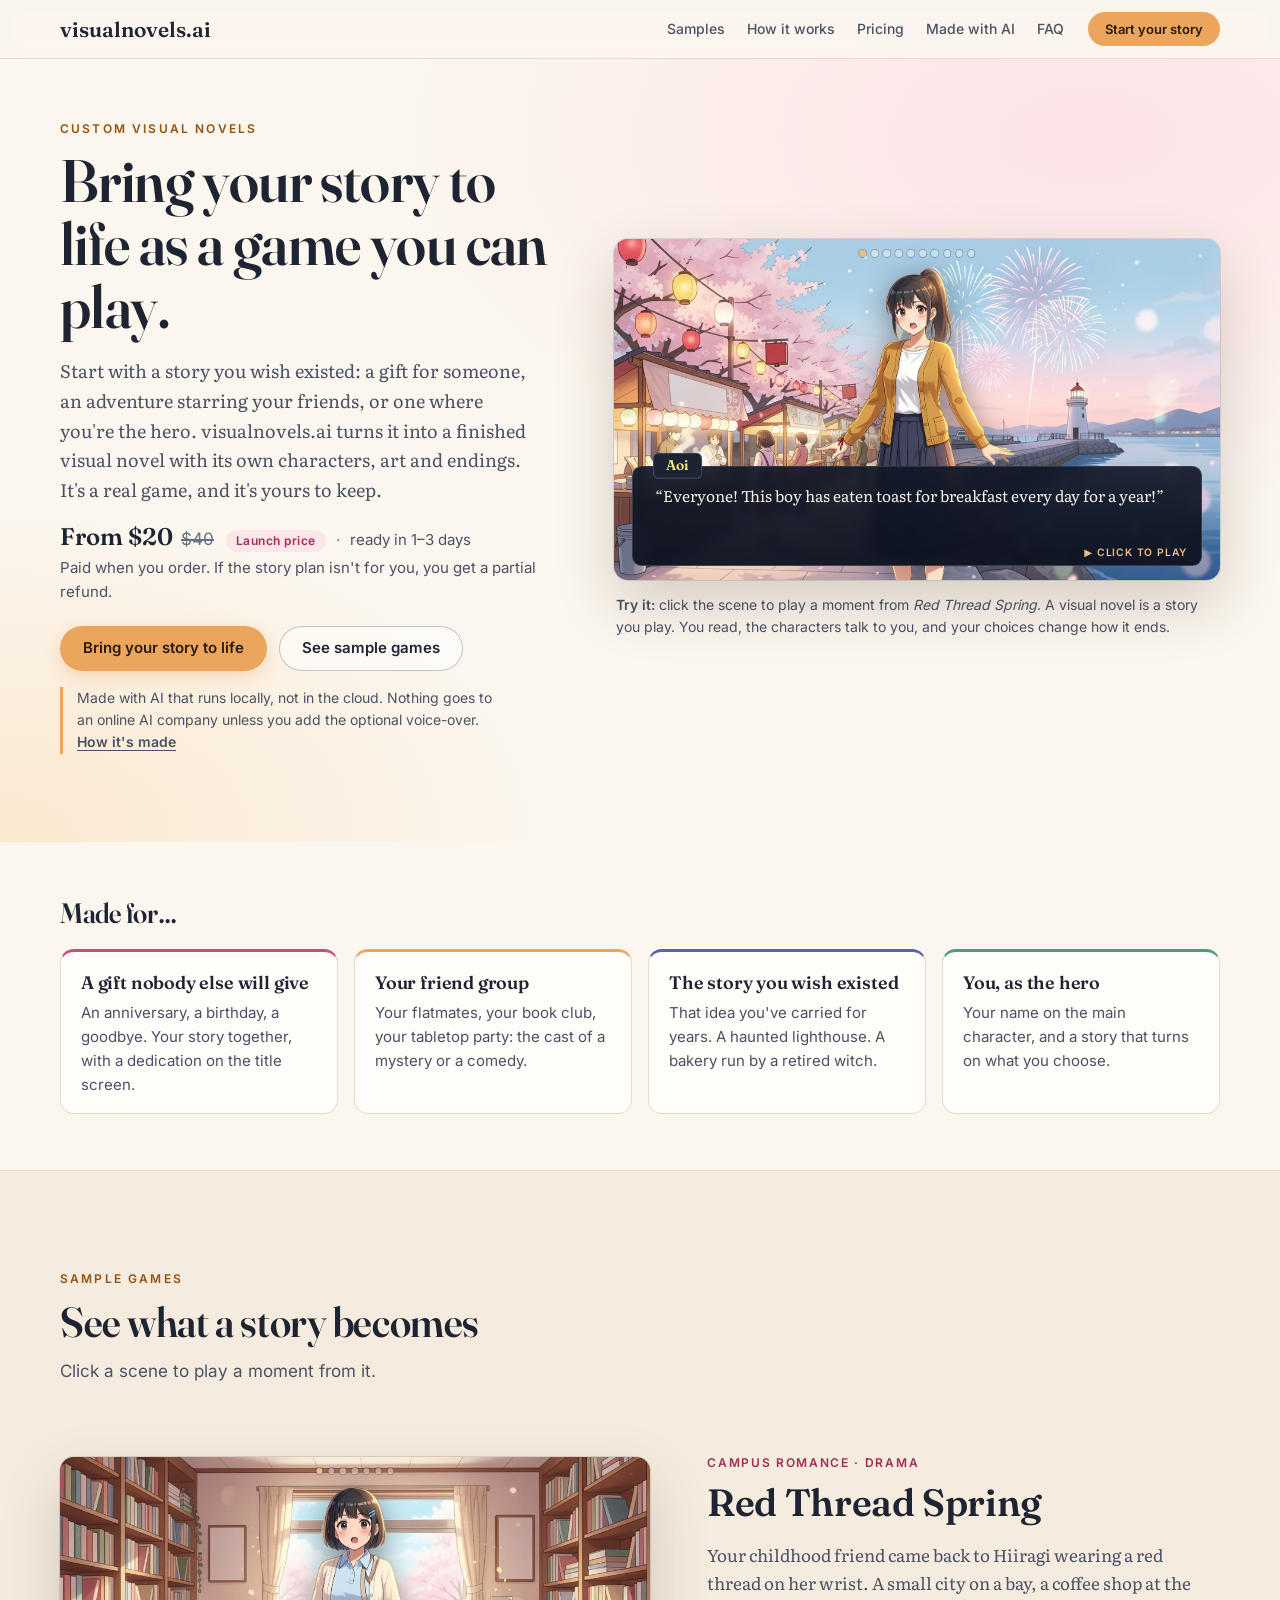
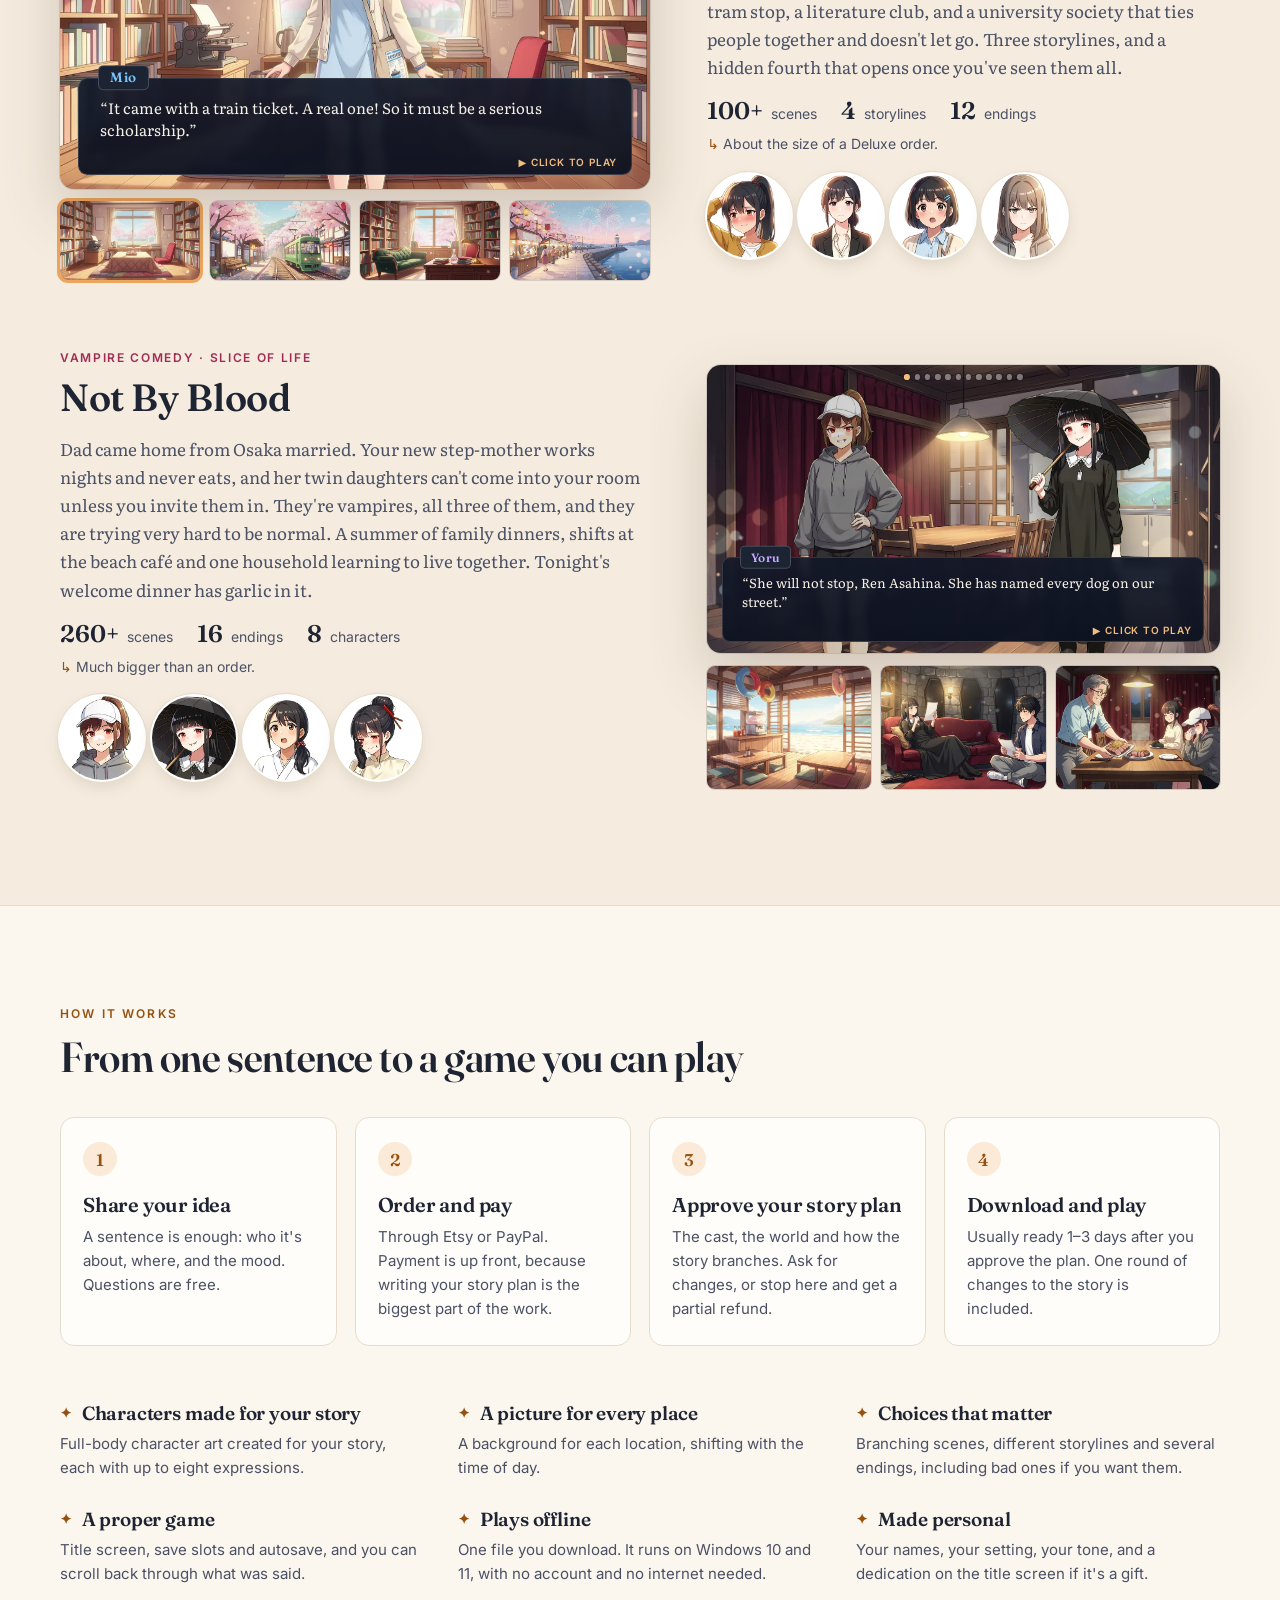
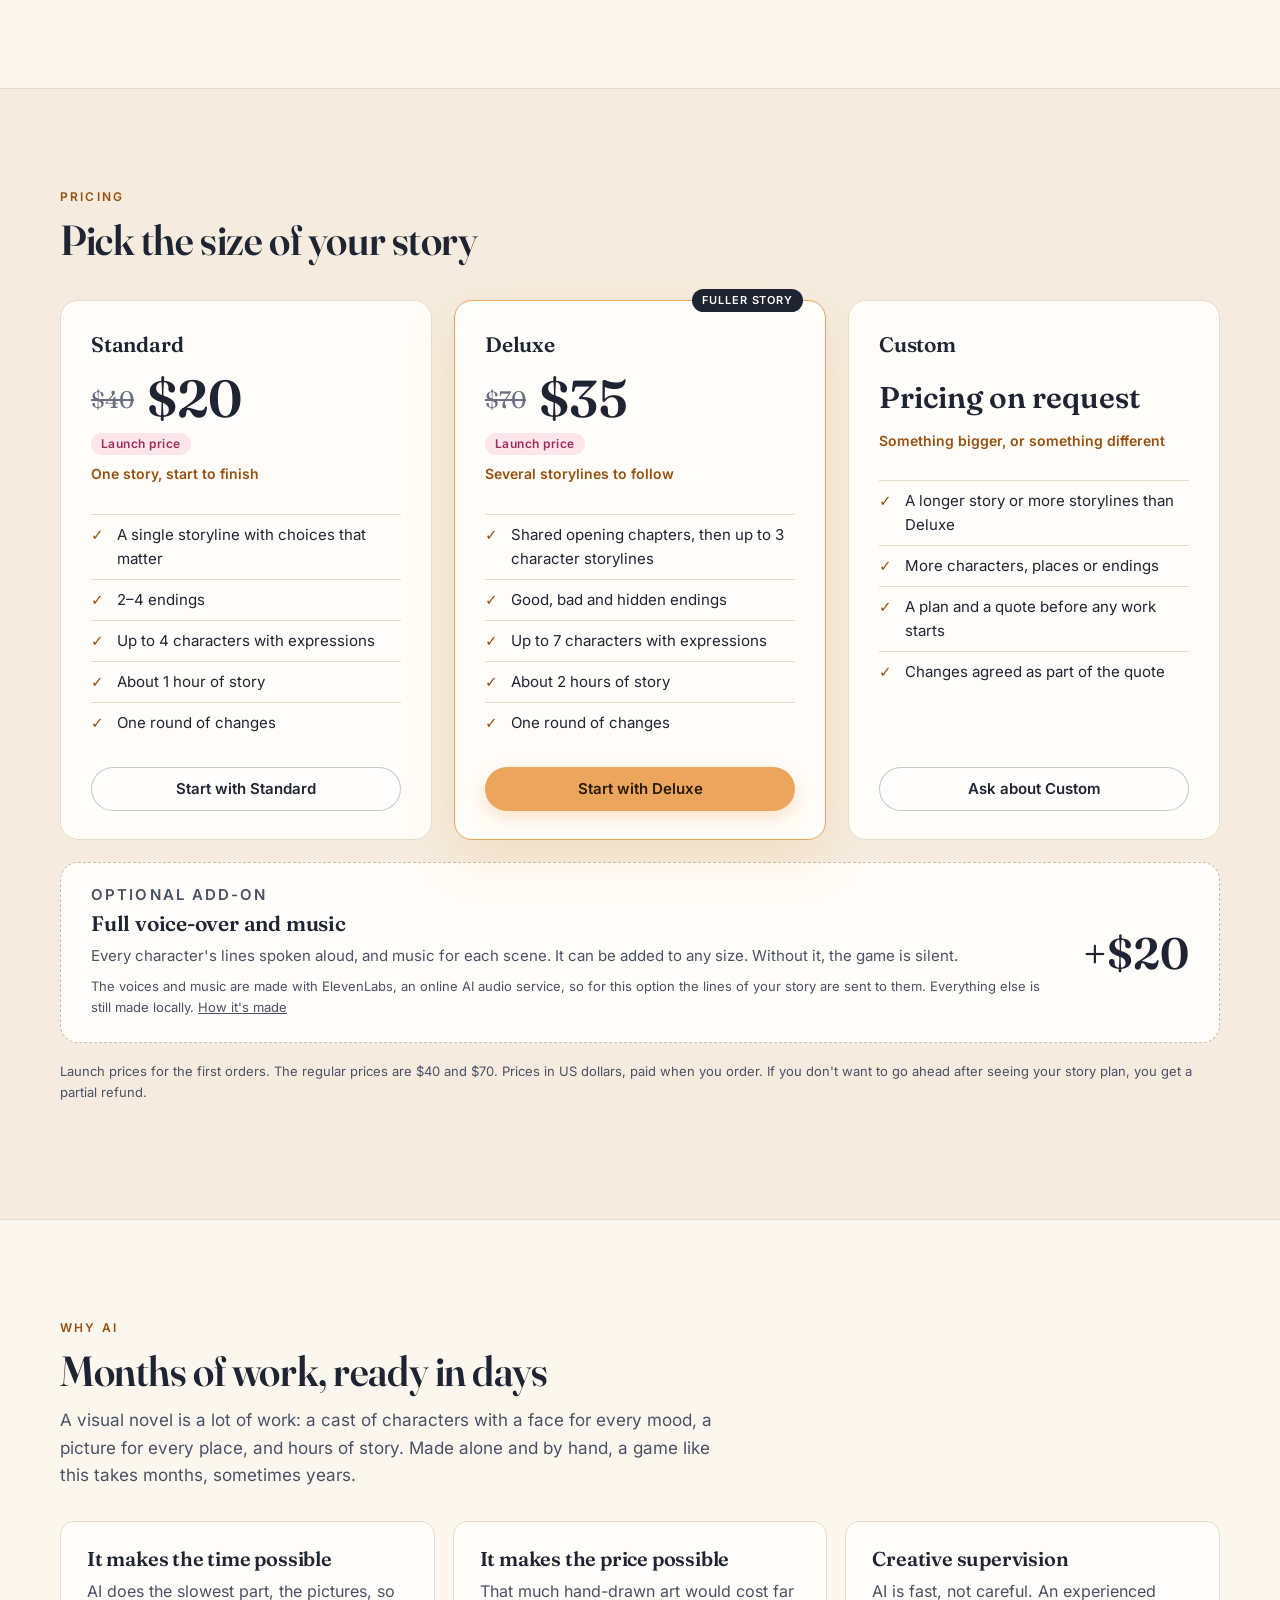
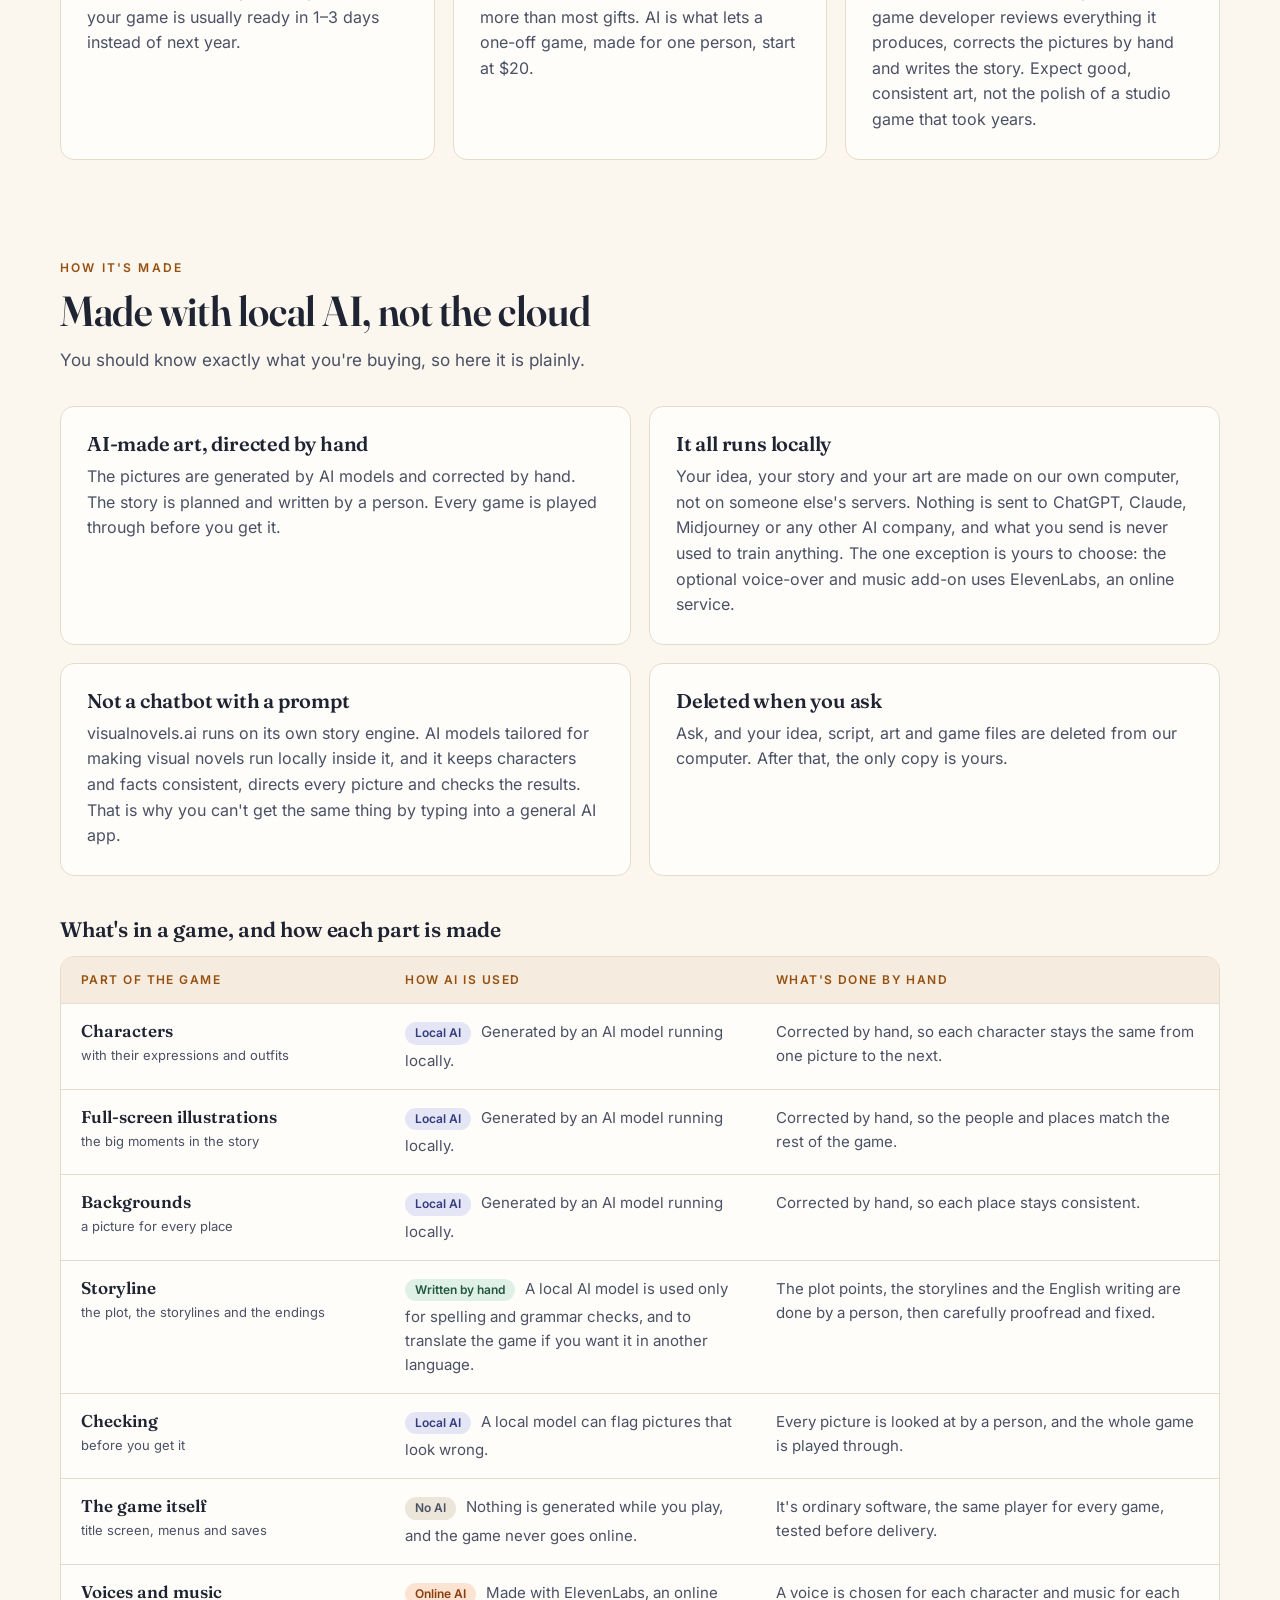
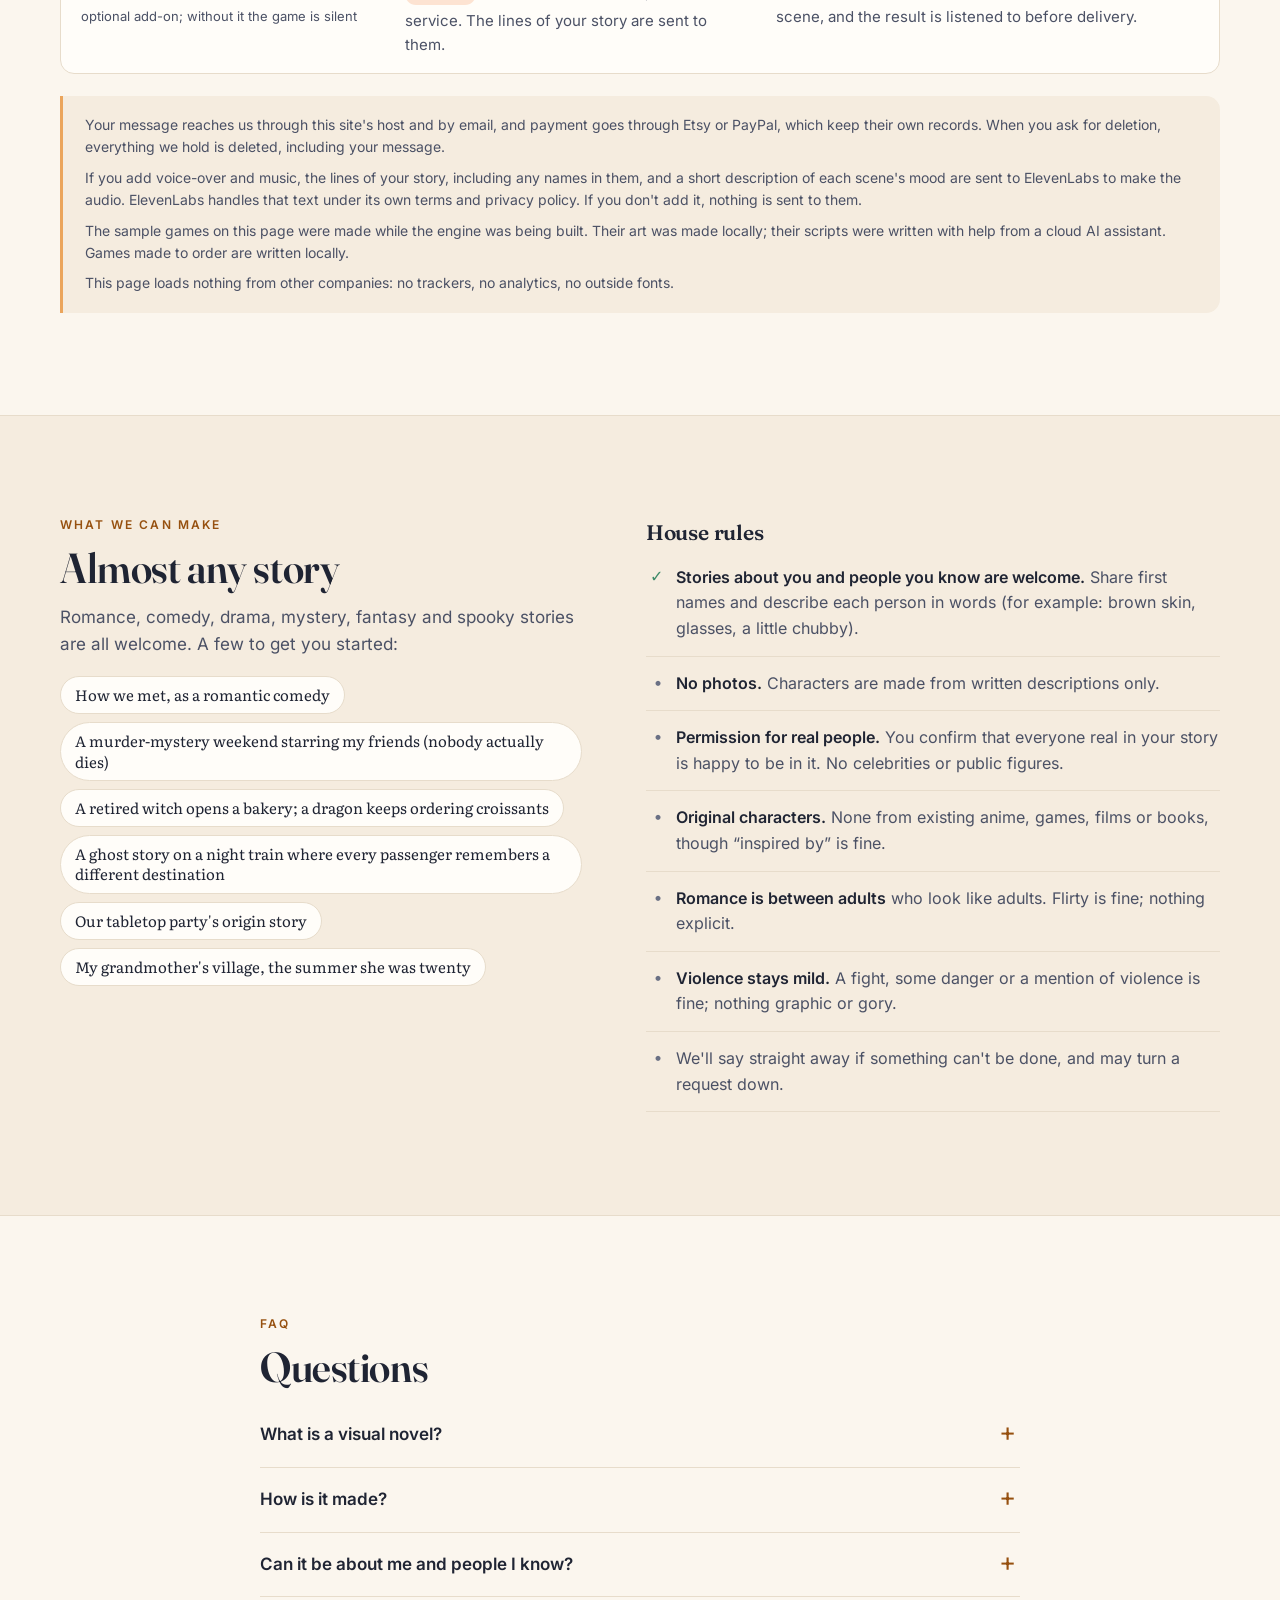
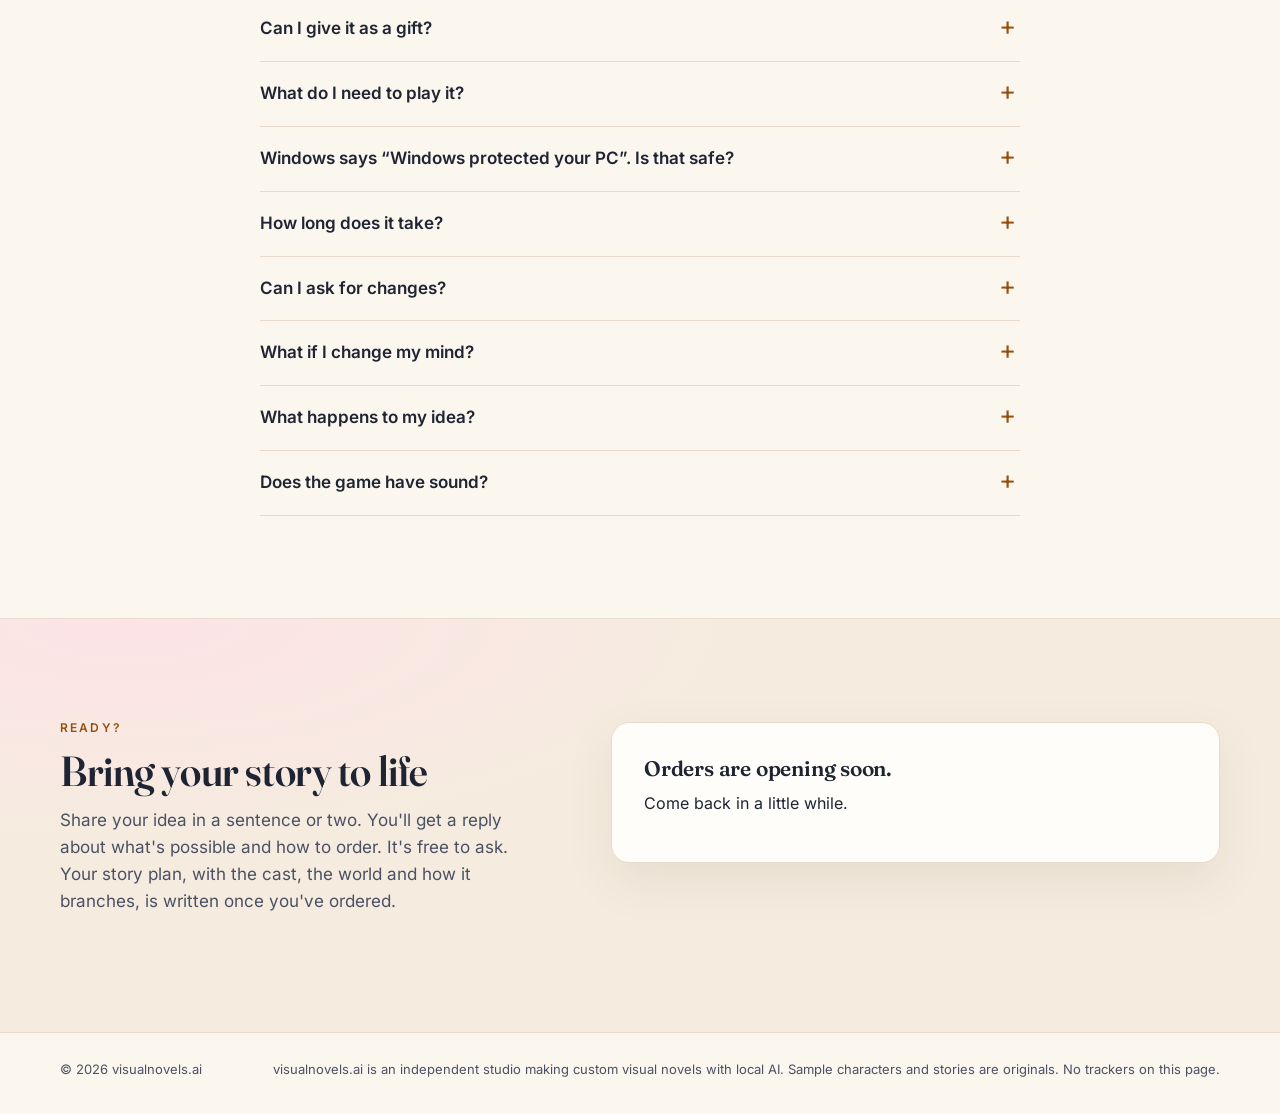
==== index.html @ 05ec79bd "Add a house rule on violence Co-Authored-By: Claude Fable 5.2 <noreply@anthropic.com>" ====
<!doctype html>
<html lang="en">
<head>
<meta charset="utf-8">
<meta name="viewport" content="width=device-width, initial-scale=1">
<title>Bring your story to life as a game you can play</title>
<meta name="description" content="Bring your story to life as a visual novel with its own characters, art, choices and endings. From $20, ready in days, made with AI that runs locally.">
<meta property="og:type" content="website">
<meta property="og:title" content="Bring your story to life as a game you can play">
<meta property="og:description" content="A custom visual novel with its own characters, art, choices and endings. From $20. A gift nobody else will give.">
<!-- Once the site has an address, make this a full link, e.g. https://yourname.netlify.app/assets/og.jpg (see README). -->
<meta property="og:image" content="https://indiekrow.github.io/visualnovelsite/assets/og.jpg">
<meta name="twitter:card" content="summary_large_image">
<meta name="theme-color" content="#fbf6ee">
<link rel="icon" href="favicon.svg" type="image/svg+xml">
<link rel="stylesheet" href="fonts.css">
<link rel="stylesheet" href="style.css">
<script src="config.js"></script>
</head>
<body>

<header class="nav">
  <a class="brand" href="#top" data-brand>visualnovels.ai</a>
  <nav class="nav-links" aria-label="Sections">
    <a href="#samples">Samples</a>
    <a href="#how">How it works</a>
    <a href="#pricing">Pricing</a>
    <a href="#why-ai">Made with AI</a>
    <a href="#faq">FAQ</a>
  </nav>
  <a class="btn btn-small" href="#idea">Start your story</a>
</header>

<main id="top">

  <!-- Hero -->
  <section class="hero">
    <div class="wrap hero-grid">
      <div class="hero-copy">
        <p class="kicker">Custom visual novels</p>
        <h1 data-tagline>Bring your story to life as a game you can play.</h1>
        <p class="lede">Start with a story you wish existed: a gift for someone, an adventure starring your friends, or one
          where you're the hero. <span data-brand>visualnovels.ai</span> turns it into a finished visual novel with its own characters, art and endings.
          It's a real game, and it's yours to keep.</p>
        <p class="price-line"><strong>From <span data-price="standard">$20</span></strong> <s class="was" data-offer><span class="sr">Regular price </span><span data-regular="standard">$40</span></s><span data-offer data-offer-label>Launch price</span><span>ready in <span data-turnaround>1–3 days</span></span></p>
        <p class="price-note">Paid when you order. If the story plan isn't for you, you get <span data-plan-refund>a partial refund</span>.</p>
        <div class="cta-row">
          <a class="btn btn-primary" href="#idea">Bring your story to life</a>
          <a class="btn btn-ghost" href="#samples">See sample games</a>
        </div>
        <p class="trust">Made with AI that runs locally, not in the cloud. Nothing goes to an online AI company unless you add the optional voice-over.
          <a href="#ai">How it's made</a></p>
      </div>
      <div class="hero-scene">
        <figure class="scene" data-scene="hero" style="--bg: url('assets/rts-promenade.webp')">
          <img class="spr spr-c" src="assets/rts-aoi-surprised.webp" alt="Aoi, a young woman with a ponytail and a yellow cardigan, arms flung wide">
          <figcaption class="box">
            <span class="name" style="--c:#fff07a">Aoi</span>
            <span class="line">“Everyone! This boy has eaten toast for breakfast every day for a year!”</span>
          </figcaption>
        </figure>
        <p class="scene-note"><strong>Try it:</strong> click the scene to play a moment from <em>Red Thread Spring</em>.
          A visual novel is a story you play. You read, the characters talk to you, and your choices change how it ends.</p>
      </div>
    </div>
  </section>

  <!-- Made for -->
  <section class="section tight" aria-labelledby="for-h">
    <div class="wrap">
      <h2 id="for-h" class="h2-small">Made for…</h2>
      <ul class="for">
        <li><h3>A gift nobody else will give</h3><p>An anniversary, a birthday, a goodbye. Your story together, with a dedication on the title screen.</p></li>
        <li><h3>Your friend group</h3><p>Your flatmates, your book club, your tabletop party: the cast of a mystery or a comedy.</p></li>
        <li><h3>The story you wish existed</h3><p>That idea you've carried for years. A haunted lighthouse. A bakery run by a retired witch.</p></li>
        <li><h3>You, as the hero</h3><p>Your name on the main character, and a story that turns on what you choose.</p></li>
      </ul>
    </div>
  </section>

  <!-- Samples -->
  <section id="samples" class="section alt">
    <div class="wrap">
      <p class="kicker">Sample games</p>
      <h2>See what a story becomes</h2>
      <p class="sub">Click a scene to play a moment from it.</p>

      <article class="sample">
        <div class="sample-media">
          <figure class="scene" data-scene="thread" style="--bg: url('assets/rts-club.webp')">
            <img class="spr spr-c" src="assets/rts-mio-surprised.webp" alt="Mio, a young woman with a bob and a light blue dress, hands out in alarm">
            <figcaption class="box">
              <span class="name" style="--c:#7cc7ff">Mio</span>
              <span class="line">“It came with a train ticket. A real one! So it must be a serious scholarship.”</span>
            </figcaption>
          </figure>
          <div class="thumbs" data-thumbs-for="thread">
            <button type="button" data-bg="assets/rts-club.webp" aria-label="Show the literature club room"><img src="assets/rts-club.webp" alt="" loading="lazy"></button>
            <button type="button" data-bg="assets/rts-tram.webp" aria-label="Show the tram stop"><img src="assets/rts-tram.webp" alt="" loading="lazy"></button>
            <button type="button" data-bg="assets/rts-office.webp" aria-label="Show the professor's office"><img src="assets/rts-office.webp" alt="" loading="lazy"></button>
            <button type="button" data-bg="assets/rts-promenade.webp" aria-label="Show the port promenade"><img src="assets/rts-promenade.webp" alt="" loading="lazy"></button>
          </div>
        </div>
        <div class="sample-copy">
          <p class="genre">Campus romance · drama</p>
          <h3>Red Thread Spring</h3>
          <p>Your childhood friend came back to Hiiragi wearing a red thread on her wrist. A small city on a bay,
            a coffee shop at the tram stop, a literature club, and a university society that ties people together and
            doesn't let go. Three storylines, and a hidden fourth that opens once you've seen them all.</p>
          <ul class="stats">
            <li><strong>100+</strong> scenes</li>
            <li><strong>4</strong> storylines</li>
            <li><strong>12</strong> endings</li>
          </ul>
          <p class="size-note">About the size of a Deluxe order.</p>
          <div class="cast">
            <span class="face" role="img" aria-label="Aoi" style="background-image: url('assets/rts-aoi-embarrassed.webp')"></span>
            <span class="face" role="img" aria-label="Sayaka" style="background-image: url('assets/rts-sayaka-neutral.webp')"></span>
            <span class="face" role="img" aria-label="Mio" style="background-image: url('assets/rts-mio-surprised.webp')"></span>
            <span class="face" role="img" aria-label="Rin" style="background-image: url('assets/rts-rin-angry.webp')"></span>
          </div>
        </div>
      </article>

      <article class="sample flip">
        <div class="sample-media">
          <figure class="scene" data-scene="blood" style="--bg: url('assets/nbb-house.webp')">
            <img class="spr spr-l" src="assets/nbb-akari-smug.webp" alt="Akari, grinning in a cap and grey hoodie, hand on her hip">
            <img class="spr spr-r" src="assets/nbb-yoru.webp" alt="Yoru, in a black dress with a paper parasol on her shoulder">
            <figcaption class="box">
              <span class="name" style="--c:#c7a8ff">Yoru</span>
              <span class="line">“She will not stop, Ren Asahina. She has named every dog on our street.”</span>
            </figcaption>
          </figure>
          <div class="moments">
            <img src="assets/nbb-beachhouse.webp" alt="A beach café with its shutters open, looking out to sea" loading="lazy">
            <img src="assets/nbb-coffins.webp" alt="A vampire reclines on a sofa in a cellar lined with coffins, reading a page, while a young man sits on the rug reading his lines aloud" loading="lazy">
            <img src="assets/nbb-garlic.webp" alt="A father proudly serves a platter of garlic pork while his wife smiles politely and one of the twins sneezes into a tissue" loading="lazy">
          </div>
        </div>
        <div class="sample-copy">
          <p class="genre">Vampire comedy · slice of life</p>
          <h3>Not By Blood</h3>
          <p>Dad came home from Osaka married. Your new step-mother works nights and never eats, and her twin
            daughters can't come into your room unless you invite them in. They're vampires, all three of them, and
            they are trying very hard to be normal. A summer of family dinners, shifts at the beach café and one
            household learning to live together. Tonight's welcome dinner has garlic in it.</p>
          <ul class="stats">
            <li><strong>260+</strong> scenes</li>
            <li><strong>16</strong> endings</li>
            <li><strong>8</strong> characters</li>
          </ul>
          <p class="size-note">Much bigger than an order.</p>
          <div class="cast">
            <span class="face" role="img" aria-label="Akari" style="background-image: url('assets/nbb-akari-neutral.webp')"></span>
            <span class="face" role="img" aria-label="Yoru" style="background-image: url('assets/nbb-yoru.webp')"></span>
            <span class="face" role="img" aria-label="Tsubaki" style="background-image: url('assets/nbb-tsubaki-surprised.webp')"></span>
            <span class="face" role="img" aria-label="Shizuka" style="background-image: url('assets/nbb-shizuka-embarrassed.webp')"></span>
          </div>
        </div>
      </article>
    </div>
  </section>

  <!-- How it works -->
  <section id="how" class="section">
    <div class="wrap">
      <p class="kicker">How it works</p>
      <h2>From one sentence to a game you can play</h2>
      <ol class="steps">
        <li>
          <span class="step-n">1</span>
          <h3>Share your idea</h3>
          <p>A sentence is enough: who it's about, where, and the mood. Questions are free.</p>
        </li>
        <li>
          <span class="step-n">2</span>
          <h3>Order and pay</h3>
          <p>Through Etsy or PayPal. Payment is up front, because writing your story plan is the biggest part of the work.</p>
        </li>
        <li>
          <span class="step-n">3</span>
          <h3>Approve your story plan</h3>
          <p>The cast, the world and how the story branches. Ask for changes, or stop here and get <span data-plan-refund>a partial refund</span>.</p>
        </li>
        <li>
          <span class="step-n">4</span>
          <h3>Download and play</h3>
          <p>Usually ready <span data-turnaround>1–3 days</span> after you approve the plan. One round of changes to the story is included.</p>
        </li>
      </ol>

      <div class="features">
        <div><h3>Characters made for your story</h3><p>Full-body character art created for your story, each with up to eight expressions.</p></div>
        <div><h3>A picture for every place</h3><p>A background for each location, shifting with the time of day.</p></div>
        <div><h3>Choices that matter</h3><p>Branching scenes, different storylines and several endings, including bad ones if you want them.</p></div>
        <div><h3>A proper game</h3><p>Title screen, save slots and autosave, and you can scroll back through what was said.</p></div>
        <div><h3>Plays offline</h3><p>One file you download. It runs on Windows 10 and 11, with no account and no internet needed.</p></div>
        <div><h3>Made personal</h3><p>Your names, your setting, your tone, and a dedication on the title screen if it's a gift.</p></div>
      </div>

    </div>
  </section>

  <!-- Pricing -->
  <section id="pricing" class="section alt">
    <div class="wrap">
      <p class="kicker">Pricing</p>
      <h2>Pick the size of your story</h2>
      <div class="plans">
        <div class="plan">
          <h3>Standard</h3>
          <p class="price"><s class="was" data-offer><span class="sr">Regular price </span><span data-regular="standard">$40</span></s> <span data-price="standard">$20</span></p>
          <p class="offer" data-offer><span data-offer-label>Launch price</span></p>
          <p class="plan-sub">One story, start to finish</p>
          <ul>
            <li>A single storyline with choices that matter</li>
            <li>2–4 endings</li>
            <li>Up to 4 characters with expressions</li>
            <li>About 1 hour of story</li>
            <li>One round of changes</li>
          </ul>
          <a class="btn btn-ghost" href="#idea" data-pick-plan="Standard">Start with Standard</a>
        </div>
        <div class="plan featured">
          <span class="badge">Fuller story</span>
          <h3>Deluxe</h3>
          <p class="price"><s class="was" data-offer><span class="sr">Regular price </span><span data-regular="deluxe">$70</span></s> <span data-price="deluxe">$35</span></p>
          <p class="offer" data-offer><span data-offer-label>Launch price</span></p>
          <p class="plan-sub">Several storylines to follow</p>
          <ul>
            <li>Shared opening chapters, then up to 3 character storylines</li>
            <li>Good, bad and hidden endings</li>
            <li>Up to 7 characters with expressions</li>
            <li>About 2 hours of story</li>
            <li>One round of changes</li>
          </ul>
          <a class="btn btn-primary" href="#idea" data-pick-plan="Deluxe">Start with Deluxe</a>
        </div>
        <div class="plan">
          <h3>Custom</h3>
          <p class="price price-text">Pricing on request</p>
          <p class="plan-sub">Something bigger, or something different</p>
          <ul>
            <li>A longer story or more storylines than Deluxe</li>
            <li>More characters, places or endings</li>
            <li>A plan and a quote before any work starts</li>
            <li>Changes agreed as part of the quote</li>
          </ul>
          <a class="btn btn-ghost" href="#idea" data-pick-plan="Custom">Ask about Custom</a>
        </div>
      </div>
      <div class="addon">
        <div>
          <p class="addon-tag">Optional add-on</p>
          <h3>Full voice-over and music</h3>
          <p>Every character's lines spoken aloud, and music for each scene. It can be added to any size. Without it, the game is silent.</p>
          <p class="addon-note">The voices and music are made with ElevenLabs, an online AI audio service, so for this option the lines of your story are sent to them. Everything else is still made locally. <a href="#ai">How it's made</a></p>
        </div>
        <p class="price">+<span data-price="audio">$20</span></p>
      </div>
      <p class="fine"><span data-offer>Launch prices for the first orders. The regular prices are <span data-regular="standard">$40</span> and <span data-regular="deluxe">$70</span>. </span>Prices in US dollars, paid when you order. If you don't want to go ahead after seeing your story plan, you get <span data-plan-refund>a partial refund</span>.</p>
    </div>
  </section>

  <!-- Why AI -->
  <section id="why-ai" class="section why">
    <div class="wrap">
      <p class="kicker">Why AI</p>
      <h2>Months of work, ready in days</h2>
      <p class="sub">A visual novel is a lot of work: a cast of characters with a face for every mood, a picture for every place, and hours of story. Made alone and by hand, a game like this takes months, sometimes years.</p>
      <div class="ai-grid three">
        <div>
          <h3>It makes the time possible</h3>
          <p>AI does the slowest part, the pictures, so your game is usually ready in <span data-turnaround>1–3 days</span> instead of next year.</p>
        </div>
        <div>
          <h3>It makes the price possible</h3>
          <p>That much hand-drawn art would cost far more than most gifts. AI is what lets a one-off game, made for one person, start at <span data-price="standard">$20</span>.</p>
        </div>
        <div>
          <h3>Creative supervision</h3>
          <p>AI is fast, not careful. An experienced game developer reviews everything it produces, corrects the pictures by hand and writes the story. Expect good, consistent art, not the polish of a studio game that took years.</p>
        </div>
      </div>
    </div>
  </section>

  <!-- AI disclosure -->
  <section id="ai" class="section">
    <div class="wrap">
      <p class="kicker">How it's made</p>
      <h2>Made with local AI, not the cloud</h2>
      <p class="sub">You should know exactly what you're buying, so here it is plainly.</p>
      <div class="ai-grid">
        <div>
          <h3>AI-made art, directed by hand</h3>
          <p>The pictures are generated by AI models and corrected by hand. The story is planned and written by a person. Every game is played through before you get it.</p>
        </div>
        <div>
          <h3>It all runs locally</h3>
          <p>Your idea, your story and your art are made on our own computer, not on someone else's servers. Nothing is sent to ChatGPT, Claude, Midjourney
            or any other AI company, and what you send is never used to train anything. The one exception is yours to
            choose: the optional voice-over and music add-on uses ElevenLabs, an online service.</p>
        </div>
        <div>
          <h3>Not a chatbot with a prompt</h3>
          <p><span data-brand>visualnovels.ai</span> runs on its own story engine. AI models tailored for making visual novels run locally inside it, and it
            keeps characters and facts consistent, directs every picture and checks the results. That is why you can't
            get the same thing by typing into a general AI app.</p>
        </div>
        <div>
          <h3>Deleted when you ask</h3>
          <p>Ask, and your idea, script, art and game files are deleted from our computer. After that, the only copy is yours.</p>
        </div>
      </div>
      <h3 class="made-h">What's in a game, and how each part is made</h3>
      <table class="made">
        <thead>
          <tr><th scope="col">Part of the game</th><th scope="col">How AI is used</th><th scope="col">What's done by hand</th></tr>
        </thead>
        <tbody>
          <tr>
            <th scope="row">Characters <small>with their expressions and outfits</small></th>
            <td data-label="How AI is used"><span class="tag tag-ai">Local AI</span> Generated by an AI model running locally.</td>
            <td data-label="What's done by hand">Corrected by hand, so each character stays the same from one picture to the next.</td>
          </tr>
          <tr>
            <th scope="row">Full-screen illustrations <small>the big moments in the story</small></th>
            <td data-label="How AI is used"><span class="tag tag-ai">Local AI</span> Generated by an AI model running locally.</td>
            <td data-label="What's done by hand">Corrected by hand, so the people and places match the rest of the game.</td>
          </tr>
          <tr>
            <th scope="row">Backgrounds <small>a picture for every place</small></th>
            <td data-label="How AI is used"><span class="tag tag-ai">Local AI</span> Generated by an AI model running locally.</td>
            <td data-label="What's done by hand">Corrected by hand, so each place stays consistent.</td>
          </tr>
          <tr>
            <th scope="row">Storyline <small>the plot, the storylines and the endings</small></th>
            <td data-label="How AI is used"><span class="tag tag-hand">Written by hand</span> A local AI model is used only for spelling and grammar checks, and to translate the game if you want it in another language.</td>
            <td data-label="What's done by hand">The plot points, the storylines and the English writing are done by a person, then carefully proofread and fixed.</td>
          </tr>
          <tr>
            <th scope="row">Checking <small>before you get it</small></th>
            <td data-label="How AI is used"><span class="tag tag-ai">Local AI</span> A local model can flag pictures that look wrong.</td>
            <td data-label="What's done by hand">Every picture is looked at by a person, and the whole game is played through.</td>
          </tr>
          <tr>
            <th scope="row">The game itself <small>title screen, menus and saves</small></th>
            <td data-label="How AI is used"><span class="tag tag-none">No AI</span> Nothing is generated while you play, and the game never goes online.</td>
            <td data-label="What's done by hand">It's ordinary software, the same player for every game, tested before delivery.</td>
          </tr>
          <tr>
            <th scope="row">Voices and music <small>optional add-on; without it the game is silent</small></th>
            <td data-label="How AI is used"><span class="tag tag-online">Online AI</span> Made with ElevenLabs, an online service. The lines of your story are sent to them.</td>
            <td data-label="What's done by hand">A voice is chosen for each character and music for each scene, and the result is listened to before delivery.</td>
          </tr>
        </tbody>
      </table>
      <ul class="plain-facts" aria-label="Plain facts">
        <li>Your message reaches us through this site's host and by email, and payment goes through Etsy or PayPal, which keep their own records. When you ask for deletion, everything we hold is deleted, including your message.</li>
        <li>If you add voice-over and music, the lines of your story, including any names in them, and a short description of each scene's mood are sent to ElevenLabs to make the audio. ElevenLabs handles that text under its own terms and privacy policy. If you don't add it, nothing is sent to them.</li>
        <li>The sample games on this page were made while the engine was being built. Their art was made locally; their scripts were written with help from a cloud AI assistant. Games made to order are written locally.</li>
        <li>This page loads nothing from other companies: no trackers, no analytics, no outside fonts.</li>
      </ul>
    </div>
  </section>

  <!-- Story ideas and house rules -->
  <section id="rules" class="section alt">
    <div class="wrap two-col">
      <div>
        <p class="kicker">What we can make</p>
        <h2>Almost any story</h2>
        <p class="sub">Romance, comedy, drama, mystery, fantasy and spooky stories are all welcome. A few to get you started:</p>
        <ul class="ideas">
          <li>How we met, as a romantic comedy</li>
          <li>A murder-mystery weekend starring my friends (nobody actually dies)</li>
          <li>A retired witch opens a bakery; a dragon keeps ordering croissants</li>
          <li>A ghost story on a night train where every passenger remembers a different destination</li>
          <li>Our tabletop party's origin story</li>
          <li>My grandmother's village, the summer she was twenty</li>
        </ul>
      </div>
      <div>
        <h3 class="rules-h">House rules</h3>
        <ul class="rules">
          <li class="yes"><strong>Stories about you and people you know are welcome.</strong> Share first names and describe each person in words (for example: brown skin, glasses, a little chubby).</li>
          <li><strong>No photos.</strong> Characters are made from written descriptions only.</li>
          <li><strong>Permission for real people.</strong> You confirm that everyone real in your story is happy to be in it. No celebrities or public figures.</li>
          <li><strong>Original characters.</strong> None from existing anime, games, films or books, though “inspired by” is fine.</li>
          <li><strong>Romance is between adults</strong> who look like adults. Flirty is fine; nothing explicit.</li>
          <li><strong>Violence stays mild.</strong> A fight, some danger or a mention of violence is fine; nothing graphic or gory.</li>
          <li>We'll say straight away if something can't be done, and may turn a request down.</li>
        </ul>
      </div>
    </div>
  </section>

  <!-- FAQ -->
  <section id="faq" class="section">
    <div class="wrap narrow">
      <p class="kicker">FAQ</p>
      <h2>Questions</h2>
      <details>
        <summary>What is a visual novel?</summary>
        <p>A story you play. You read it on screen with pictures of the characters and places, and every so often you choose what to do. Your choices change what happens and how it ends. If you can read a text message, you can play one. Try the scene at the top of this page.</p>
      </details>
      <details>
        <summary>How is it made?</summary>
        <p>The art is generated with AI that runs locally and corrected by hand. The story is planned and written by a person. Every game is played through before it's delivered. The details are under <a href="#ai">Made with local AI, not the cloud</a>.</p>
      </details>
      <details>
        <summary>Can it be about me and people I know?</summary>
        <p>Yes. Share first names and describe each person in words: hair, build, glasses, how they talk. Photos aren't accepted, and you'll be asked to confirm that everyone real in the story is happy to be in it.</p>
      </details>
      <details>
        <summary>Can I give it as a gift?</summary>
        <p>Yes, and it makes a good one. Say who it's for and a dedication goes on the title screen. You get a download link you can pass on.</p>
      </details>
      <details>
        <summary>What do I need to play it?</summary>
        <p>A Windows 10 or 11 PC. Mac and phones aren't supported yet. The game is a single file of about 115&nbsp;MB, delivered as a download link.</p>
      </details>
      <details>
        <summary>Windows says “Windows protected your PC”. Is that safe?</summary>
        <p>Windows shows that for programs from small makers that don't carry a paid publisher certificate. Click <em>More info</em>, then <em>Run anyway</em>.</p>
      </details>
      <details>
        <summary>How long does it take?</summary>
        <p>Usually <span data-turnaround>1–3 days</span> after you've approved the plan.</p>
      </details>
      <details>
        <summary>Can I ask for changes?</summary>
        <p>Yes. One round of changes to the story is included: lines, names, a scene that should go differently. Bigger reworks are quoted separately.</p>
      </details>
      <details>
        <summary>What if I change my mind?</summary>
        <p>You pay when you order. If you cancel before work has started, you get a full refund. If you've seen your story plan and don't want to go ahead, you get <span data-plan-refund>a partial refund</span>: writing the plan is the biggest part of the work.</p>
      </details>
      <details>
        <summary>What happens to my idea?</summary>
        <p>It's used to make your game and nothing else, and it is never used to train anything. It stays on our own computer unless you add the voice-over and music option, in which case the lines of your story are sent to ElevenLabs to be voiced. Everything we hold, along with your game files, is deleted whenever you ask.</p>
      </details>
      <details>
        <summary>Does the game have sound?</summary>
        <p>Not as standard: the game is silent. For <span data-price="audio">$20</span> more you can add full voice-over and music. Those are made with ElevenLabs, an online AI audio service, so the lines of your story are sent to them. The voices come from their library; no real person's voice is copied.</p>
      </details>
    </div>
  </section>

  <!-- Idea form -->
  <section id="idea" class="section idea">
    <div class="wrap idea-grid">
      <div class="idea-copy">
        <p class="kicker">Ready?</p>
        <h2>Bring your story to life</h2>
        <p class="sub">Share your idea in a sentence or two. You'll get a reply about what's possible and how to order. It's free to ask. Your story plan, with the cast, the world and how it branches, is written once you've ordered.</p>
        <div class="pay" data-pay hidden>
          <p class="pay-label">Ready to order?</p>
          <div class="cta-row" data-order-buttons></div>
        </div>
      </div>

      <form class="idea-form" name="idea" method="POST" data-netlify="true" netlify-honeypot="bot-field" data-idea-form novalidate>
        <input type="hidden" name="form-name" value="idea">
        <p class="hp"><label>Leave this empty <input name="bot-field" tabindex="-1" autocomplete="off"></label></p>

        <div class="row">
          <label class="field">First name
            <input type="text" name="name" autocomplete="given-name" required maxlength="60">
          </label>
          <label class="field">Email, for the reply
            <input type="email" name="email" autocomplete="email" required maxlength="120">
          </label>
        </div>

        <fieldset class="chips">
          <legend>Who is it for?</legend>
          <label><input type="radio" name="for" value="Me" checked><span>Me</span></label>
          <label><input type="radio" name="for" value="A gift"><span>A gift</span></label>
        </fieldset>

        <fieldset class="chips">
          <legend>What kind of story? <small>Pick any</small></legend>
          <label><input type="checkbox" name="genre" value="Romance"><span>Romance</span></label>
          <label><input type="checkbox" name="genre" value="Comedy"><span>Comedy</span></label>
          <label><input type="checkbox" name="genre" value="Mystery"><span>Mystery</span></label>
          <label><input type="checkbox" name="genre" value="Fantasy"><span>Fantasy</span></label>
          <label><input type="checkbox" name="genre" value="Spooky"><span>Spooky</span></label>
          <label><input type="checkbox" name="genre" value="Slice of life"><span>Slice of life</span></label>
        </fieldset>

        <label class="field">Your idea
          <textarea name="idea" rows="5" required minlength="15" maxlength="3000" placeholder="Who is it about, where does it happen, and what's the mood?"></textarea>
        </label>
        <div class="starters" aria-label="Idea starters">
          <span>Stuck? Start from one of these:</span>
          <button type="button" data-starter="A romantic comedy about how Sam and I met at a climbing gym, set in a small seaside town. Sam is tall with curly hair and glasses. I'm the one who fell off the wall.">How we met</button>
          <button type="button" data-starter="A murder-mystery weekend at a lake house starring my four best friends. Nobody actually dies. Priya is the detective and takes it far too seriously.">Friends mystery</button>
          <button type="button" data-starter="A cosy fantasy about a retired witch who opens a bakery, and the dragon who keeps ordering croissants.">Cosy fantasy</button>
          <button type="button" data-starter="A ghost story on a night train where every passenger remembers a different destination.">Ghost train</button>
        </div>

        <fieldset class="chips">
          <legend>Which size?</legend>
          <label><input type="radio" name="plan" value="Standard"><span>Standard</span></label>
          <label><input type="radio" name="plan" value="Deluxe"><span>Deluxe</span></label>
          <label><input type="radio" name="plan" value="Custom"><span>Custom</span></label>
          <label><input type="radio" name="plan" value="Not sure yet" checked><span>Not sure yet</span></label>
        </fieldset>

        <label class="check"><input type="checkbox" name="audio" value="Yes">
          <span>Add full voice-over and music (+<span data-price="audio">$20</span>) <small>Made with ElevenLabs, an online service: the lines of your story are sent to them.</small></span></label>
        <label class="check"><input type="checkbox" name="real_people" value="Yes" data-real>
          <span>My story includes real people (me, or people I know)</span></label>
        <label class="check" data-permission hidden><input type="checkbox" name="permission" value="Confirmed">
          <span>I have permission from everyone real who is named or described in my idea</span></label>

        <p class="form-msg" data-form-msg role="status" aria-live="polite"></p>
        <button class="btn btn-primary" type="submit">Send my idea</button>
        <p class="fine">This is not an order and costs nothing. Your details are only used to reply about your story.</p>
      </form>

      <div class="idea-done" data-idea-done hidden tabindex="-1">
        <h3>Thank you. Your idea is on its way.</h3>
        <p>You'll get a reply by email, usually within a day or two, about your idea and how to order. Nothing is made or charged until you order.</p>
      </div>
    </div>
  </section>
</main>

<footer class="footer">
  <div class="wrap footer-row">
    <span>© <span data-year>2026</span> <span data-brand>visualnovels.ai</span> <a data-contact hidden>Contact</a></span>
    <span><span data-brand>visualnovels.ai</span> is an independent studio making custom visual novels with local AI. Sample characters and stories are originals. No trackers on this page.</span>
  </div>
</footer>

<a class="sticky-cta" href="#idea"><span>From <span data-price="standard">$20</span></span><strong>Start your story</strong></a>

<script src="site.js"></script>
</body>
</html>
---- fonts.css ----
/* latin-ext */
@font-face {
  font-family: 'Fraunces';
  font-style: normal;
  font-weight: 400 700;
  font-display: swap;
  src: url("fonts/fraunces-normal-latin-ext.woff2") format('woff2');
  unicode-range: U+0100-02BA, U+02BD-02C5, U+02C7-02CC, U+02CE-02D7, U+02DD-02FF, U+0304, U+0308, U+0329, U+1D00-1DBF, U+1E00-1E9F, U+1EF2-1EFF, U+2020, U+20A0-20AB, U+20AD-20C4, U+2113, U+2C60-2C7F, U+A720-A7FF;
}
/* latin */
@font-face {
  font-family: 'Fraunces';
  font-style: normal;
  font-weight: 400 700;
  font-display: swap;
  src: url("fonts/fraunces-normal-latin.woff2") format('woff2');
  unicode-range: U+0000-00FF, U+0131, U+0152-0153, U+02BB-02BC, U+02C6, U+02DA, U+02DC, U+0304, U+0308, U+0329, U+2000-206F, U+20AC, U+2122, U+2191, U+2193, U+2212, U+2215, U+FEFF, U+FFFD;
}
/* latin-ext */
@font-face {
  font-family: 'Inter';
  font-style: normal;
  font-weight: 400 600;
  font-display: swap;
  src: url("fonts/inter-normal-latin-ext.woff2") format('woff2');
  unicode-range: U+0100-02BA, U+02BD-02C5, U+02C7-02CC, U+02CE-02D7, U+02DD-02FF, U+0304, U+0308, U+0329, U+1D00-1DBF, U+1E00-1E9F, U+1EF2-1EFF, U+2020, U+20A0-20AB, U+20AD-20C4, U+2113, U+2C60-2C7F, U+A720-A7FF;
}
/* latin */
@font-face {
  font-family: 'Inter';
  font-style: normal;
  font-weight: 400 600;
  font-display: swap;
  src: url("fonts/inter-normal-latin.woff2") format('woff2');
  unicode-range: U+0000-00FF, U+0131, U+0152-0153, U+02BB-02BC, U+02C6, U+02DA, U+02DC, U+0304, U+0308, U+0329, U+2000-206F, U+20AC, U+2122, U+2191, U+2193, U+2212, U+2215, U+FEFF, U+FFFD;
}
/* latin-ext */
@font-face {
  font-family: 'Literata';
  font-style: italic;
  font-weight: 400;
  font-display: swap;
  src: url("fonts/literata-italic-latin-ext.woff2") format('woff2');
  unicode-range: U+0100-02BA, U+02BD-02C5, U+02C7-02CC, U+02CE-02D7, U+02DD-02FF, U+0304, U+0308, U+0329, U+1D00-1DBF, U+1E00-1E9F, U+1EF2-1EFF, U+2020, U+20A0-20AB, U+20AD-20C4, U+2113, U+2C60-2C7F, U+A720-A7FF;
}
/* latin */
@font-face {
  font-family: 'Literata';
  font-style: italic;
  font-weight: 400;
  font-display: swap;
  src: url("fonts/literata-italic-latin.woff2") format('woff2');
  unicode-range: U+0000-00FF, U+0131, U+0152-0153, U+02BB-02BC, U+02C6, U+02DA, U+02DC, U+0304, U+0308, U+0329, U+2000-206F, U+20AC, U+2122, U+2191, U+2193, U+2212, U+2215, U+FEFF, U+FFFD;
}
/* latin-ext */
@font-face {
  font-family: 'Literata';
  font-style: normal;
  font-weight: 400;
  font-display: swap;
  src: url("fonts/literata-normal-latin-ext.woff2") format('woff2');
  unicode-range: U+0100-02BA, U+02BD-02C5, U+02C7-02CC, U+02CE-02D7, U+02DD-02FF, U+0304, U+0308, U+0329, U+1D00-1DBF, U+1E00-1E9F, U+1EF2-1EFF, U+2020, U+20A0-20AB, U+20AD-20C4, U+2113, U+2C60-2C7F, U+A720-A7FF;
}
/* latin */
@font-face {
  font-family: 'Literata';
  font-style: normal;
  font-weight: 400;
  font-display: swap;
  src: url("fonts/literata-normal-latin.woff2") format('woff2');
  unicode-range: U+0000-00FF, U+0131, U+0152-0153, U+02BB-02BC, U+02C6, U+02DA, U+02DC, U+0304, U+0308, U+0329, U+2000-206F, U+20AC, U+2122, U+2191, U+2193, U+2212, U+2215, U+FEFF, U+FFFD;
}
---- style.css ----
:root {
  --paper: #fbf6ee; --paper-2: #f5ecdf; --card: #fffdf9; --line: #e7dccb;
  --ink: #1f2433; --ink-2: #4b5165; --ink-3: #6a7084;
  --ember: #eba55c; --ember-2: #f3bd7f; --ember-deep: #96500f; --on-ember: #2a1a08;
  --rose: #c94f76; --rose-soft: #fde6ea; --moon: #5a63a8;
  /* the game's own colours: scenes stay dark so they read as "the game" */
  --night: #0d1119; --night-2: #141a26; --night-3: #1c2433;
  --display: "Fraunces", "Palatino Linotype", Palatino, Georgia, serif;
  --story: "Literata", Georgia, "Times New Roman", serif;
  --ui: "Inter", system-ui, -apple-system, "Segoe UI", sans-serif;
  --radius: 14px;
  color-scheme: light;
}
* { box-sizing: border-box; }
html { scroll-behavior: smooth; scroll-padding-top: 76px; }
body { margin: 0; background: var(--paper); color: var(--ink); font: 16px/1.6 var(--ui); -webkit-font-smoothing: antialiased; overflow-x: hidden; }
img { max-width: 100%; display: block; }
a { color: inherit; }
[hidden] { display: none !important; }
h1, h2, h3 { font-family: var(--display); font-weight: 600; letter-spacing: -.01em; color: var(--ink); margin: 0; }
h1 { font-size: clamp(36px, 5.2vw, 60px); line-height: 1.05; font-variation-settings: "opsz" 144; }
h2 { font-size: clamp(28px, 3.8vw, 42px); line-height: 1.12; margin-bottom: 12px; font-variation-settings: "opsz" 96; }
h3 { font-size: 21px; line-height: 1.25; }
p { margin: 0 0 14px; }
.wrap { width: min(1160px, 100% - 32px); margin-inline: auto; }
.wrap.narrow { width: min(760px, 100% - 32px); }
.kicker { font: 600 12px/1 var(--ui); letter-spacing: .18em; text-transform: uppercase; color: var(--ember-deep); margin-bottom: 14px; }
.sub { color: var(--ink-2); font-size: 17px; max-width: 62ch; }
.section { padding: clamp(56px, 8vw, 104px) 0; position: relative; }
.section.tight { padding: clamp(36px, 5vw, 56px) 0; }
.section.alt { background: var(--paper-2); border-block: 1px solid var(--line); }
:focus-visible { outline: 3px solid var(--moon); outline-offset: 3px; border-radius: 6px; }

/* ---- Navigation ---- */
.nav { position: sticky; top: 0; z-index: 30; display: flex; align-items: center; gap: 24px; padding: 12px max(16px, calc((100% - 1160px) / 2));
  background: #fbf6eee6; backdrop-filter: blur(10px); border-bottom: 1px solid var(--line); }
.brand { font: 600 21px/1 var(--display); text-decoration: none; color: var(--ink); margin-right: auto; }
.nav-links { display: flex; gap: 22px; }
.nav-links a { text-decoration: none; color: var(--ink-2); font-size: 14px; font-weight: 500; }
.nav-links a:hover { color: var(--ink); text-decoration: underline; text-underline-offset: 4px; }

/* ---- Buttons ---- */
.btn { display: inline-flex; align-items: center; justify-content: center; gap: 8px; padding: 13px 22px; border-radius: 999px; border: 1.5px solid transparent;
  font: 600 15px/1.1 var(--ui); text-decoration: none; cursor: pointer; transition: transform .15s, background .15s, border-color .15s, box-shadow .15s; }
.btn:hover { transform: translateY(-1px); }
.btn-primary { background: var(--ember); color: var(--on-ember); box-shadow: 0 6px 18px #eba55c55; }
.btn-primary:hover { background: var(--ember-2); }
.btn-ghost { border-color: #1f243340; color: var(--ink); background: #ffffff80; }
.btn-ghost:hover { border-color: var(--ink); }
.btn-small { padding: 9px 16px; font-size: 13px; background: var(--ember); color: var(--on-ember); }
.cta-row { display: flex; flex-wrap: wrap; gap: 12px; margin: 22px 0 16px; }

/* ---- Hero ---- */
.hero { position: relative; padding: clamp(32px, 5vw, 72px) 0 clamp(48px, 7vw, 88px); overflow: hidden;
  background: radial-gradient(90% 80% at 85% 10%, #fde3e6 0%, transparent 60%), radial-gradient(70% 70% at 0% 100%, #fbe8cf 0%, transparent 60%), var(--paper); }
.hero-grid { display: grid; grid-template-columns: .82fr 1fr; gap: clamp(28px, 4.5vw, 60px); align-items: center; }
.lede { font: 400 18px/1.65 var(--story); color: var(--ink-2); max-width: 48ch; margin-top: 18px; }
.price-line { display: flex; flex-wrap: wrap; gap: 6px 10px; align-items: baseline; margin: 20px 0 0; color: var(--ink-2); font-size: 15px; }
.price-line strong { font: 600 24px/1 var(--display); color: var(--ink); }
.price-line > span::before { content: "·"; margin-right: 10px; color: var(--ink-3); }
.price-note { margin: 4px 0 0; color: var(--ink-2); font-size: 15px; }
.trust { font-size: 14px; color: var(--ink-2); max-width: 48ch; padding-left: 14px; border-left: 3px solid var(--ember); margin: 4px 0 0; }
.trust a { font-weight: 600; text-underline-offset: 3px; white-space: nowrap; }
.scene-note { color: var(--ink-2); font-size: 14px; margin: 14px 2px 0; }

/* ---- A visual-novel scene, made of the game's own art ---- */
.scene { position: relative; margin: 0; aspect-ratio: 16 / 9; border-radius: var(--radius); overflow: hidden; overflow: clip; container-type: inline-size;
  background: var(--bg) center / cover no-repeat, var(--night-3); box-shadow: 0 24px 60px #3a2a1a33, 0 0 0 1px #1f24331f; transition: background-image .3s; }
.spr { position: absolute; bottom: -20%; height: 114%; width: auto; max-width: none; filter: drop-shadow(0 6px 14px #0006); transition: filter .2s, left .35s ease; --x: -50%; transform: translateX(var(--x)); }
.spr-c { left: 50%; }
.spr-l { left: 27%; }
.spr-r { left: 73%; }
.spr.quiet { filter: drop-shadow(0 6px 14px #0006) brightness(.82) saturate(.9); }
.scene .box { position: absolute; left: 3%; right: 3%; bottom: 4%; min-height: 16.5cqw; padding: 3cqw 3.6cqw 2.6cqw; border-radius: 1.6cqw;
  background: linear-gradient(180deg, #121828ec, #0d1220f4); border: 1px solid #ffffff24; backdrop-filter: blur(3px); z-index: 2; text-align: left; }
.scene .name { position: absolute; top: 0; left: 3.2cqw; transform: translateY(-55%); padding: .7cqw 2cqw; border-radius: .9cqw;
  background: var(--night-3); border: 1px solid #ffffff2e; font: 600 max(12px, 2.3cqw)/1.1 var(--display); color: var(--c, #fff); letter-spacing: .02em; }
.scene .name:empty { display: none; }
.scene .line { display: block; font: 400 max(13px, 2.55cqw)/1.45 var(--story); color: #f6f1e6; }
.scene .line.narr { color: #cfd6e6; font-style: italic; }
.scene .line em { font-style: italic; }
.scene .line.narr em { font-style: normal; }
.scene.veiled .box, .scene.veiled .scene-dots { visibility: hidden; }
/* playable parts, added by site.js */
.scene.live { cursor: pointer; }
.scene-next { position: absolute; inset: 0; z-index: 3; border: 0; background: none; cursor: pointer; padding: 0; border-radius: var(--radius); }
.scene-hint { position: absolute; right: 5.5%; bottom: 6.5%; z-index: 2; font: 600 max(10px, 1.7cqw)/1 var(--ui); letter-spacing: .08em; text-transform: uppercase; color: var(--ember-2); pointer-events: none; }
.scene-hint.pulse { animation: pulse 1.6s ease-in-out infinite; }
.scene-dots { position: absolute; top: 3.2%; left: 50%; transform: translateX(-50%); z-index: 2; display: flex; gap: .9cqw; pointer-events: none; }
.scene-dots i { width: max(5px, 1.1cqw); height: max(5px, 1.1cqw); border-radius: 50%; background: #ffffff66; box-shadow: 0 0 0 1px #0003; }
.scene-dots i.on { background: var(--ember-2); }
.scene-choices { position: absolute; inset: 0; z-index: 4; display: flex; flex-direction: column; justify-content: center; align-items: center; gap: 1.8cqw; padding: 4cqw 6cqw; background: #0d1119a6; }
.scene-choices p { margin: 0 0 .6cqw; font: 600 max(11px, 1.9cqw)/1 var(--ui); letter-spacing: .14em; text-transform: uppercase; color: var(--ember-2); }
.scene-choices button { width: min(100%, 84cqw); padding: 2cqw 3cqw; border-radius: 1.4cqw; border: 1px solid #ffffff3d; background: #141a26f2; color: #f6f1e6; cursor: pointer;
  font: 400 max(13px, 2.5cqw)/1.35 var(--story); text-align: left; transition: border-color .15s, background .15s, transform .15s; }
.scene-choices button:hover, .scene-choices button:focus-visible { border-color: var(--ember-2); background: #1c2433; transform: translateX(3px); }
.scene-end { position: absolute; inset: 0; z-index: 4; display: flex; flex-direction: column; justify-content: center; align-items: center; gap: 2.4cqw; padding: 4cqw 8cqw; background: #0d1119d9; text-align: center; }
.scene-end p { margin: 0; font: 400 max(15px, 3.1cqw)/1.35 var(--display); color: #fff; max-width: 28em; }
.scene-end .row { display: flex; flex-wrap: wrap; gap: 1.6cqw; justify-content: center; }
.scene-end .btn { padding: max(9px, 1.6cqw) max(14px, 2.6cqw); font-size: max(13px, 2cqw); }
.scene-end .btn-ghost { color: #fff; border-color: #ffffff59; background: #ffffff14; }
.scene-end .btn-ghost:hover { border-color: #fff; }
.fx-hop { animation: hop .42s cubic-bezier(.3,1.6,.5,1); }
.fx-shake { animation: shake .4s linear; }
.fx-in { animation: slidein .4s ease-out; }
.fx-line { animation: linein .22s ease-out; }
@keyframes hop { 0% { transform: translateX(var(--x)) translateY(0); } 40% { transform: translateX(var(--x)) translateY(-3.5%); } 100% { transform: translateX(var(--x)) translateY(0); } }
@keyframes shake { 0%, 100% { transform: translateX(var(--x)); } 20% { transform: translateX(calc(var(--x) - 1.6%)); } 40% { transform: translateX(calc(var(--x) + 1.6%)); } 60% { transform: translateX(calc(var(--x) - 1%)); } 80% { transform: translateX(calc(var(--x) + 1%)); } }
@keyframes slidein { from { opacity: 0; transform: translateX(calc(var(--x) + 5%)); } to { opacity: 1; transform: translateX(var(--x)); } }
@keyframes linein { from { opacity: 0; transform: translateY(3px); } to { opacity: 1; transform: none; } }
@keyframes pulse { 0%, 100% { opacity: .55; } 50% { opacity: 1; } }

/* ---- Made for ---- */
.h2-small { font-size: clamp(22px, 2.6vw, 28px); margin-bottom: 20px; }
.for { list-style: none; padding: 0; margin: 0; display: grid; grid-template-columns: repeat(4, 1fr); gap: 16px; }
.for li { background: var(--card); border: 1px solid var(--line); border-radius: var(--radius); padding: 20px 20px 16px; border-top: 3px solid var(--rose); }
.for li:nth-child(2) { border-top-color: var(--ember); }
.for li:nth-child(3) { border-top-color: var(--moon); }
.for li:nth-child(4) { border-top-color: #4f9a7c; }
.for h3 { font-size: 18px; margin-bottom: 6px; }
.for p { color: var(--ink-2); font-size: 15px; margin: 0; }

/* ---- Samples ---- */
.sample { display: grid; grid-template-columns: 1.15fr 1fr; gap: clamp(26px, 4.5vw, 60px); align-items: center; margin-top: clamp(40px, 6vw, 72px); }
.sample.flip .sample-media { order: 2; }
.thumbs, .moments { display: grid; grid-template-columns: repeat(4, 1fr); gap: 10px; margin-top: 12px; }
.moments { grid-template-columns: repeat(3, 1fr); }
.thumbs button { padding: 0; border: 0; background: none; cursor: pointer; border-radius: 8px; overflow: hidden; box-shadow: 0 0 0 1px #1f243326; transition: box-shadow .15s, transform .15s; }
.thumbs button:hover { transform: translateY(-2px); }
.thumbs button[aria-pressed="true"] { box-shadow: 0 0 0 3px var(--ember); }
.thumbs img, .moments img { aspect-ratio: 16 / 9; object-fit: cover; width: 100%; }
.moments img { aspect-ratio: 4 / 3; border-radius: 8px; box-shadow: 0 0 0 1px #1f243326; }
.genre { color: #a12d57; font: 600 12px/1 var(--ui); letter-spacing: .14em; text-transform: uppercase; margin-bottom: 10px; }
.sample-copy h3 { font-size: clamp(28px, 3.4vw, 38px); margin-bottom: 14px; }
.sample-copy > p:not(.genre):not(.size-note) { color: var(--ink-2); font: 400 17px/1.65 var(--story); }
.stats { list-style: none; padding: 0; margin: 18px 0 8px; display: flex; gap: 24px; flex-wrap: wrap; color: var(--ink-2); font-size: 14px; }
.stats strong { font: 600 24px/1 var(--display); color: var(--ink); margin-right: 4px; }
.size-note { font-size: 14px; color: var(--ink-2); margin-bottom: 18px; }
.size-note::before { content: "↳ "; color: var(--ember-deep); }
.cast { display: flex; gap: 8px; margin-bottom: 22px; }
/* Head and shoulders from each full-body sprite. */
.face { display: block; width: 25%; max-width: 84px; aspect-ratio: 1; border-radius: 50%; background: #fff 50% 3% / 260% no-repeat;
  box-shadow: 0 0 0 2px #fff, 0 0 0 3px var(--line), 0 6px 16px #3a2a1a22; }

/* ---- How it works ---- */
.steps { list-style: none; padding: 0; margin: 36px 0 0; display: grid; grid-template-columns: repeat(4, 1fr); gap: 18px; }
.steps li { background: var(--card); border: 1px solid var(--line); border-radius: var(--radius); padding: 24px 22px; }
.step-n { display: inline-grid; place-items: center; width: 34px; height: 34px; border-radius: 50%; background: #eba55c38; color: var(--ember-deep); font: 600 17px/1 var(--display); margin-bottom: 16px; }
.steps h3 { font-size: 20px; margin-bottom: 8px; }
.steps p { color: var(--ink-2); font-size: 15px; margin: 0; }
.features { display: grid; grid-template-columns: repeat(3, 1fr); gap: 28px 34px; margin-top: 56px; }
.features h3 { font-size: 19px; margin-bottom: 6px; }
.features h3::before { content: "✦"; color: var(--ember-deep); margin-right: 10px; font-size: 14px; vertical-align: 2px; }
.features p { color: var(--ink-2); font-size: 15px; margin: 0; }

/* ---- Pricing ---- */
.plans { display: grid; grid-template-columns: repeat(3, minmax(0, 1fr)); gap: 22px; margin-top: 36px; }
.plan { position: relative; background: var(--card); border: 1px solid var(--line); border-radius: 18px; padding: 30px 30px 28px; display: flex; flex-direction: column; }
.plan.featured { border-color: var(--ember); box-shadow: 0 18px 50px #eba55c33; }
.badge { position: absolute; top: -12px; right: 22px; background: var(--ink); color: #fff; font: 600 11px/1 var(--ui); letter-spacing: .08em; text-transform: uppercase; padding: 6px 10px; border-radius: 999px; }
.price { font: 600 52px/1 var(--display); color: var(--ink); margin: 14px 0 6px; }
.price.price-text { font-size: 30px; line-height: 52px; }
.was { font-size: .46em; font-weight: 400; color: var(--ink-3); text-decoration-thickness: 2px; margin-right: 2px; vertical-align: .35em; }
.price-line .was { font: 400 17px/1 var(--ui); vertical-align: baseline; margin: 0 2px 0 -2px; }
.offer { margin: 0 0 8px; }
.offer span, .price-line [data-offer-label] { display: inline-block; padding: 4px 10px; border-radius: 999px; background: var(--rose-soft); color: #a12d57; font: 600 12px/1.2 var(--ui); letter-spacing: .04em; }
.price-line > span[data-offer-label]::before { content: none; }
.sr { position: absolute; width: 1px; height: 1px; overflow: hidden; clip: rect(0 0 0 0); white-space: nowrap; }
.plan-sub { color: var(--ember-deep); font-size: 14px; font-weight: 600; }
.plan ul { list-style: none; padding: 0; margin: 14px 0 24px; flex: 1; }
.plan li { padding: 8px 0 8px 26px; position: relative; border-top: 1px solid var(--line); color: var(--ink); font-size: 15px; }
.plan li::before { content: "✓"; position: absolute; left: 0; color: var(--ember-deep); font-weight: 700; }
.addon { display: flex; align-items: center; justify-content: space-between; gap: 24px; margin-top: 22px; padding: 24px 30px; background: var(--card); border: 1px dashed #c9bda8; border-radius: 18px; }
.addon-tag { font: 600 12px/1 var(--ui); letter-spacing: .14em; text-transform: uppercase; color: var(--ember-deep); margin-bottom: 10px; }
.addon h3 { margin-bottom: 8px; }
.addon p { color: var(--ink-2); font-size: 15px; margin-bottom: 8px; }
.addon .addon-note { font-size: 13px; margin-bottom: 0; }
.addon .price { flex: none; margin: 0; font-size: 44px; color: var(--ink); }
.fine { color: var(--ink-2); font-size: 13px; margin-top: 18px; }

/* ---- Made with AI ---- */
.ai-grid { display: grid; grid-template-columns: repeat(2, 1fr); gap: 18px; margin-top: 32px; }
.ai-grid.three { grid-template-columns: repeat(3, 1fr); }
.section.why { padding-bottom: 0; }
.ai-grid > div { background: var(--card); border: 1px solid var(--line); border-radius: var(--radius); padding: 24px 26px 12px; }
.ai-grid h3 { font-size: 20px; margin-bottom: 8px; }
.ai-grid p { color: var(--ink-2); }
.made-h { margin: 40px 0 14px; }
.made { width: 100%; border-collapse: separate; border-spacing: 0; background: var(--card); border: 1px solid var(--line); border-radius: var(--radius); overflow: hidden; font-size: 15px; }
.made th, .made td { text-align: left; vertical-align: top; padding: 16px 20px; border-top: 1px solid var(--line); }
.made thead th { border-top: 0; background: var(--paper-2); font: 600 12px/1.2 var(--ui); letter-spacing: .12em; text-transform: uppercase; color: var(--ember-deep); }
.made tbody th { width: 28%; font: 600 17px/1.3 var(--display); color: var(--ink); }
.made tbody th small { display: block; margin-top: 4px; font: 400 13px/1.4 var(--ui); color: var(--ink-2); }
.made td { color: var(--ink-2); }
.made td:nth-child(2) { width: 32%; }
.tag { display: inline-block; margin: 0 6px 4px 0; padding: 4px 10px; border-radius: 999px; font: 600 12px/1.2 var(--ui); white-space: nowrap; }
.tag-ai { background: #e4e6f6; color: #353c7d; }
.tag-hand { background: #dff0e6; color: #24573f; }
.tag-none { background: #ece6da; color: #4b5165; }
.tag-online { background: #fde3d2; color: #8a3c0c; }
.plain-facts { list-style: none; margin: 22px 0 0; padding: 18px 22px; border-left: 3px solid var(--ember); background: var(--paper-2); border-radius: 0 var(--radius) var(--radius) 0; color: var(--ink-2); font-size: 14px; }
.plain-facts li + li { margin-top: 8px; }

/* ---- Story ideas and rules ---- */
.two-col { display: grid; grid-template-columns: 1fr 1.1fr; gap: clamp(26px, 5vw, 64px); align-items: start; }
.ideas { list-style: none; padding: 0; margin: 18px 0 0; display: flex; flex-wrap: wrap; gap: 8px; }
.ideas li { background: var(--card); border: 1px solid var(--line); border-radius: 999px; padding: 8px 14px; font: 400 15px/1.35 var(--story); color: var(--ink); }
.rules-h { margin-bottom: 6px; }
.rules { list-style: none; padding: 0; margin: 0; }
.rules li { position: relative; padding: 14px 0 14px 30px; border-bottom: 1px solid var(--line); color: var(--ink-2); }
.rules strong { color: var(--ink); font-weight: 600; }
.rules li::before { content: "•"; position: absolute; left: 8px; top: 13px; color: var(--ink-3); font-weight: 700; }
.rules .yes::before { content: "✓"; left: 4px; color: #3d8a68; }

/* ---- FAQ ---- */
details { border-bottom: 1px solid var(--line); }
summary { cursor: pointer; list-style: none; padding: 20px 36px 20px 0; position: relative; font: 600 17px/1.4 var(--ui); color: var(--ink); }
summary::-webkit-details-marker { display: none; }
summary::after { content: "+"; position: absolute; right: 4px; top: 16px; font: 300 26px/1 var(--ui); color: var(--ember-deep); transition: transform .2s; }
details[open] summary::after { transform: rotate(45deg); }
details p { color: var(--ink-2); margin: -4px 0 20px; max-width: 64ch; }

/* ---- Idea form ---- */
.idea { background: radial-gradient(80% 90% at 10% 0%, #fde3e6 0%, transparent 60%), var(--paper-2); border-top: 1px solid var(--line); }
.idea-grid { display: grid; grid-template-columns: .8fr 1fr; gap: clamp(26px, 5vw, 64px); align-items: start; }
.pay { margin-top: 28px; padding-top: 20px; border-top: 1px solid var(--line); }
.pay-label { font-weight: 600; margin: 0; }
.pay .cta-row { margin-top: 12px; }
.idea-form, .idea-done { background: var(--card); border: 1px solid var(--line); border-radius: 18px; padding: clamp(20px, 3vw, 32px); box-shadow: 0 18px 50px #3a2a1a14; }
.idea-done { grid-column: 2; }
.idea-done h3 { margin-bottom: 10px; }
.hp { position: absolute; left: -9999px; }
.row { display: grid; grid-template-columns: 1fr 1fr; gap: 14px; }
.field { display: block; font-weight: 600; font-size: 14px; margin-bottom: 16px; }
.field input, .field textarea { display: block; width: 100%; margin-top: 6px; padding: 11px 12px; border: 1.5px solid #cfc4b2; border-radius: 10px; background: #fff; color: var(--ink); font: 400 16px/1.45 var(--ui); }
.field textarea { resize: vertical; font-family: var(--story); }
.field input:focus, .field textarea:focus { outline: none; border-color: var(--moon); box-shadow: 0 0 0 3px #5a63a833; }
.field .bad, .check .bad + span { border-color: #b3261e; }
.chips { border: 0; padding: 0; margin: 0 0 16px; display: flex; flex-wrap: wrap; gap: 8px; }
.chips legend { font-weight: 600; font-size: 14px; margin-bottom: 8px; padding: 0; }
.chips legend small { font-weight: 400; color: var(--ink-3); margin-left: 6px; }
.chips label { position: relative; cursor: pointer; }
.chips input { position: absolute; opacity: 0; inset: 0; cursor: pointer; }
.chips span { display: block; padding: 8px 14px; border-radius: 999px; border: 1.5px solid #cfc4b2; background: #fff; font-size: 14px; font-weight: 500; }
.chips input:checked + span { background: var(--ink); border-color: var(--ink); color: #fff; }
.chips input:focus-visible + span { outline: 3px solid var(--moon); outline-offset: 2px; }
.starters { display: flex; flex-wrap: wrap; gap: 8px; align-items: center; margin: -6px 0 18px; font-size: 13px; color: var(--ink-2); }
.starters button { border: 1px dashed #b9ad98; background: none; border-radius: 999px; padding: 6px 12px; font: 500 13px/1 var(--ui); color: var(--ink-2); cursor: pointer; }
.starters button:hover { border-style: solid; border-color: var(--ink); color: var(--ink); }
.check { display: flex; gap: 10px; align-items: flex-start; font-size: 15px; margin-bottom: 10px; cursor: pointer; }
.check input { width: 18px; height: 18px; margin: 3px 0 0; accent-color: var(--ink); flex: none; }
.check small { display: block; font-size: 13px; color: var(--ink-2); margin-top: 2px; }
.form-msg { margin: 12px 0; font-size: 14px; font-weight: 500; color: #b3261e; }
.form-msg:empty { display: none; }
.form-msg.ok { color: #2f6f52; }
.idea-form .btn { width: 100%; }
.idea-form .fine { text-align: center; margin: 12px 0 0; }

.footer { border-top: 1px solid var(--line); padding: 26px 0 34px; color: var(--ink-2); font-size: 13px; }
.footer-row { display: flex; justify-content: space-between; gap: 12px; flex-wrap: wrap; }
.footer a { margin-left: 10px; }
.sticky-cta { display: none; }

/* ---- Small screens ---- */
@media (max-width: 960px) {
  .hero-grid, .sample, .two-col, .idea-grid { grid-template-columns: 1fr; }
  .hero-scene { order: -1; }
  .sample.flip .sample-media { order: 0; }
  .idea-done { grid-column: 1; }
  .steps, .for { grid-template-columns: repeat(2, 1fr); }
  .plan { padding: 24px 20px 22px; }
  .price.price-text { font-size: 24px; }
  .ai-grid.three { grid-template-columns: 1fr; }
  .features { grid-template-columns: repeat(2, 1fr); }
  .nav-links { gap: 16px; }
}
@media (max-width: 720px) {
  .nav-links { display: none; }
  .steps, .features, .plans, .for, .ai-grid, .row { grid-template-columns: 1fr; }
  .addon { flex-direction: column; align-items: flex-start; gap: 12px; padding: 22px; }
  /* the table becomes one card per part of the game */
  .made, .made tbody, .made tr, .made th, .made td { display: block; width: auto; }
  .made thead { display: none; }
  .made tbody th { width: auto; padding-bottom: 4px; }
  .made tbody tr + tr th { border-top: 1px solid var(--line); }
  .made tbody tr:first-child th { border-top: 0; }
  .made td, .made td:nth-child(2) { width: auto; border-top: 0; padding-top: 6px; padding-bottom: 6px; }
  .made td:last-child { padding-bottom: 18px; }
  .made td::before { content: attr(data-label); display: block; font: 600 11px/1.2 var(--ui); letter-spacing: .1em; text-transform: uppercase; color: var(--ember-deep); margin-bottom: 4px; }
  .lede { font-size: 17px; }
  .cta-row .btn { flex: 1 1 100%; }
  .nav .btn-small { display: none; }
  body { padding-bottom: 64px; }
  .sticky-cta { position: fixed; left: 0; right: 0; bottom: 0; z-index: 40; display: flex; align-items: center; justify-content: space-between; gap: 12px; padding: 12px 16px calc(12px + env(safe-area-inset-bottom));
    background: var(--ink); color: #fff; text-decoration: none; font-size: 14px; box-shadow: 0 -8px 24px #0003; }
  .sticky-cta.away { display: none; }
  .sticky-cta strong { background: var(--ember); color: var(--on-ember); padding: 10px 16px; border-radius: 999px; font-size: 14px; }
}
@media (prefers-reduced-motion: reduce) {
  html { scroll-behavior: auto; }
  .btn, .scene, .spr, .thumbs button, .scene-choices button { transition: none; }
  .fx-hop, .fx-shake, .fx-in, .fx-line, .scene-hint.pulse { animation: none; }
}
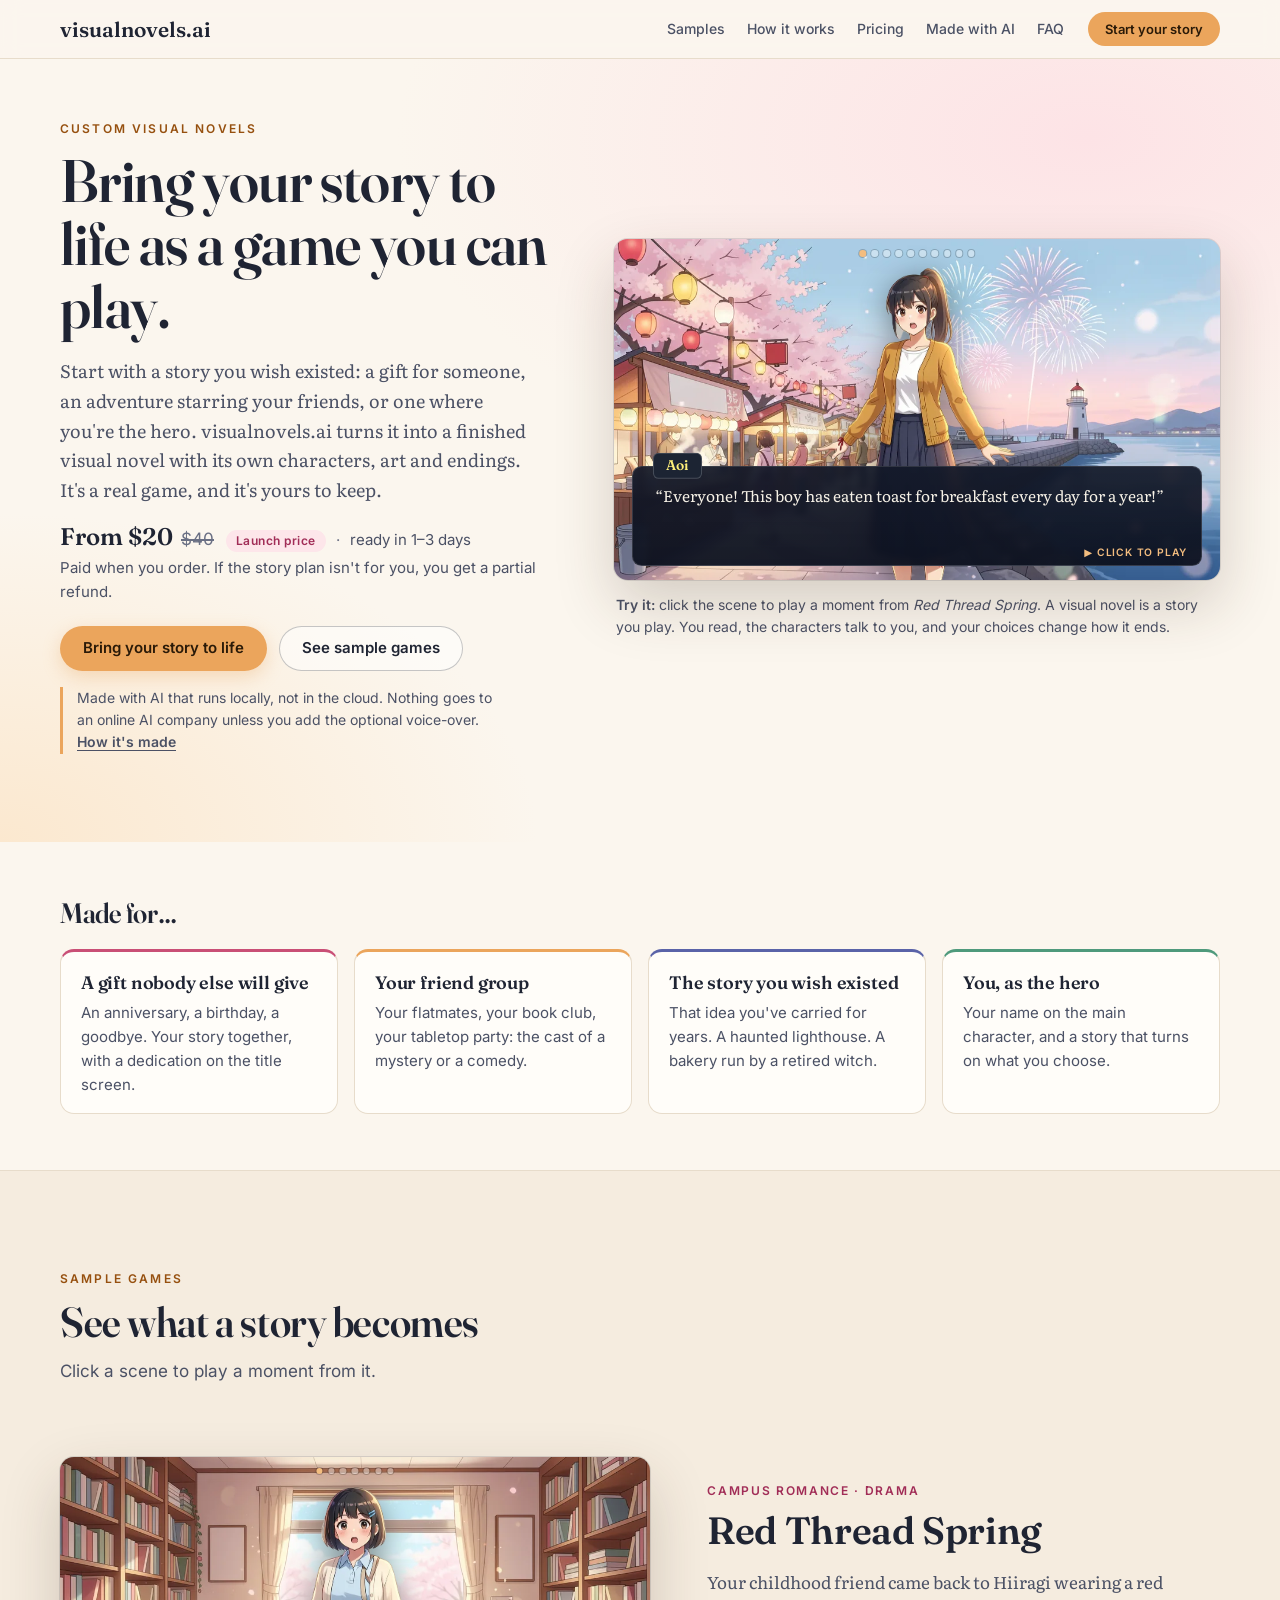
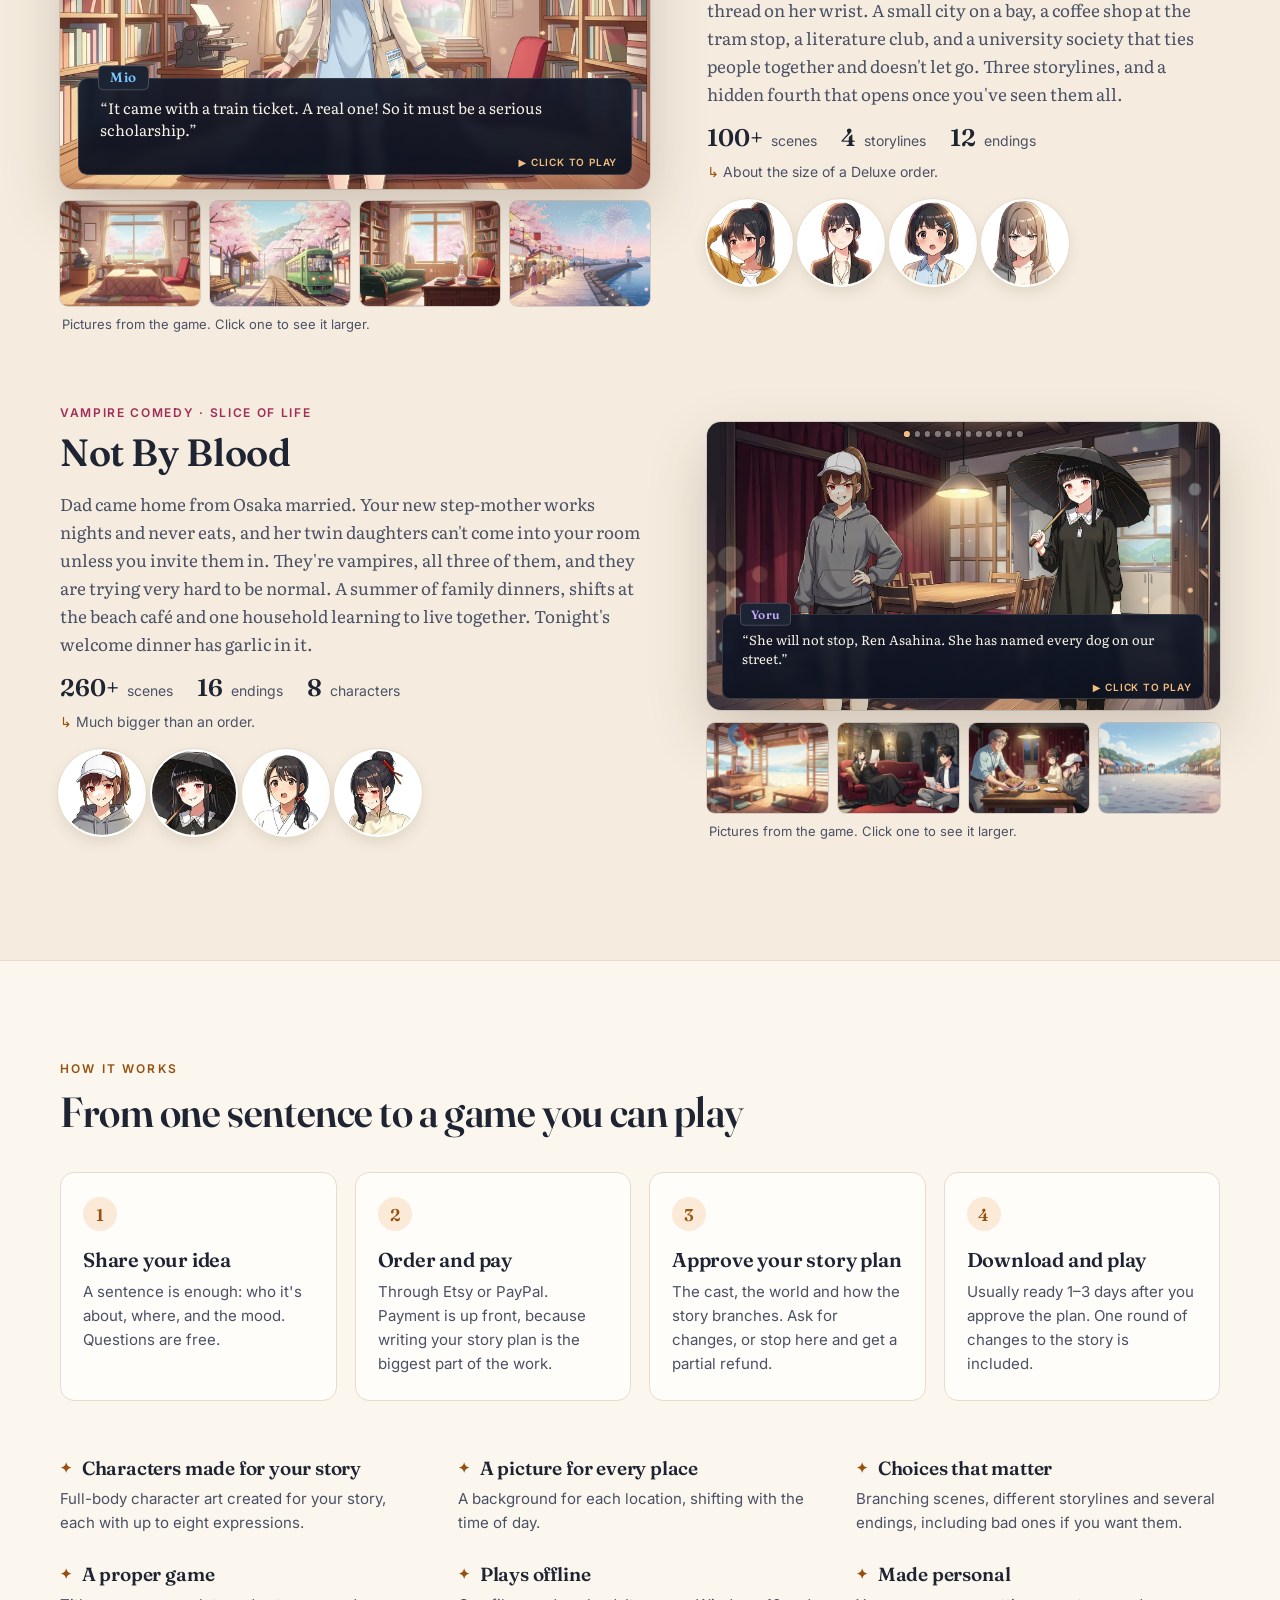
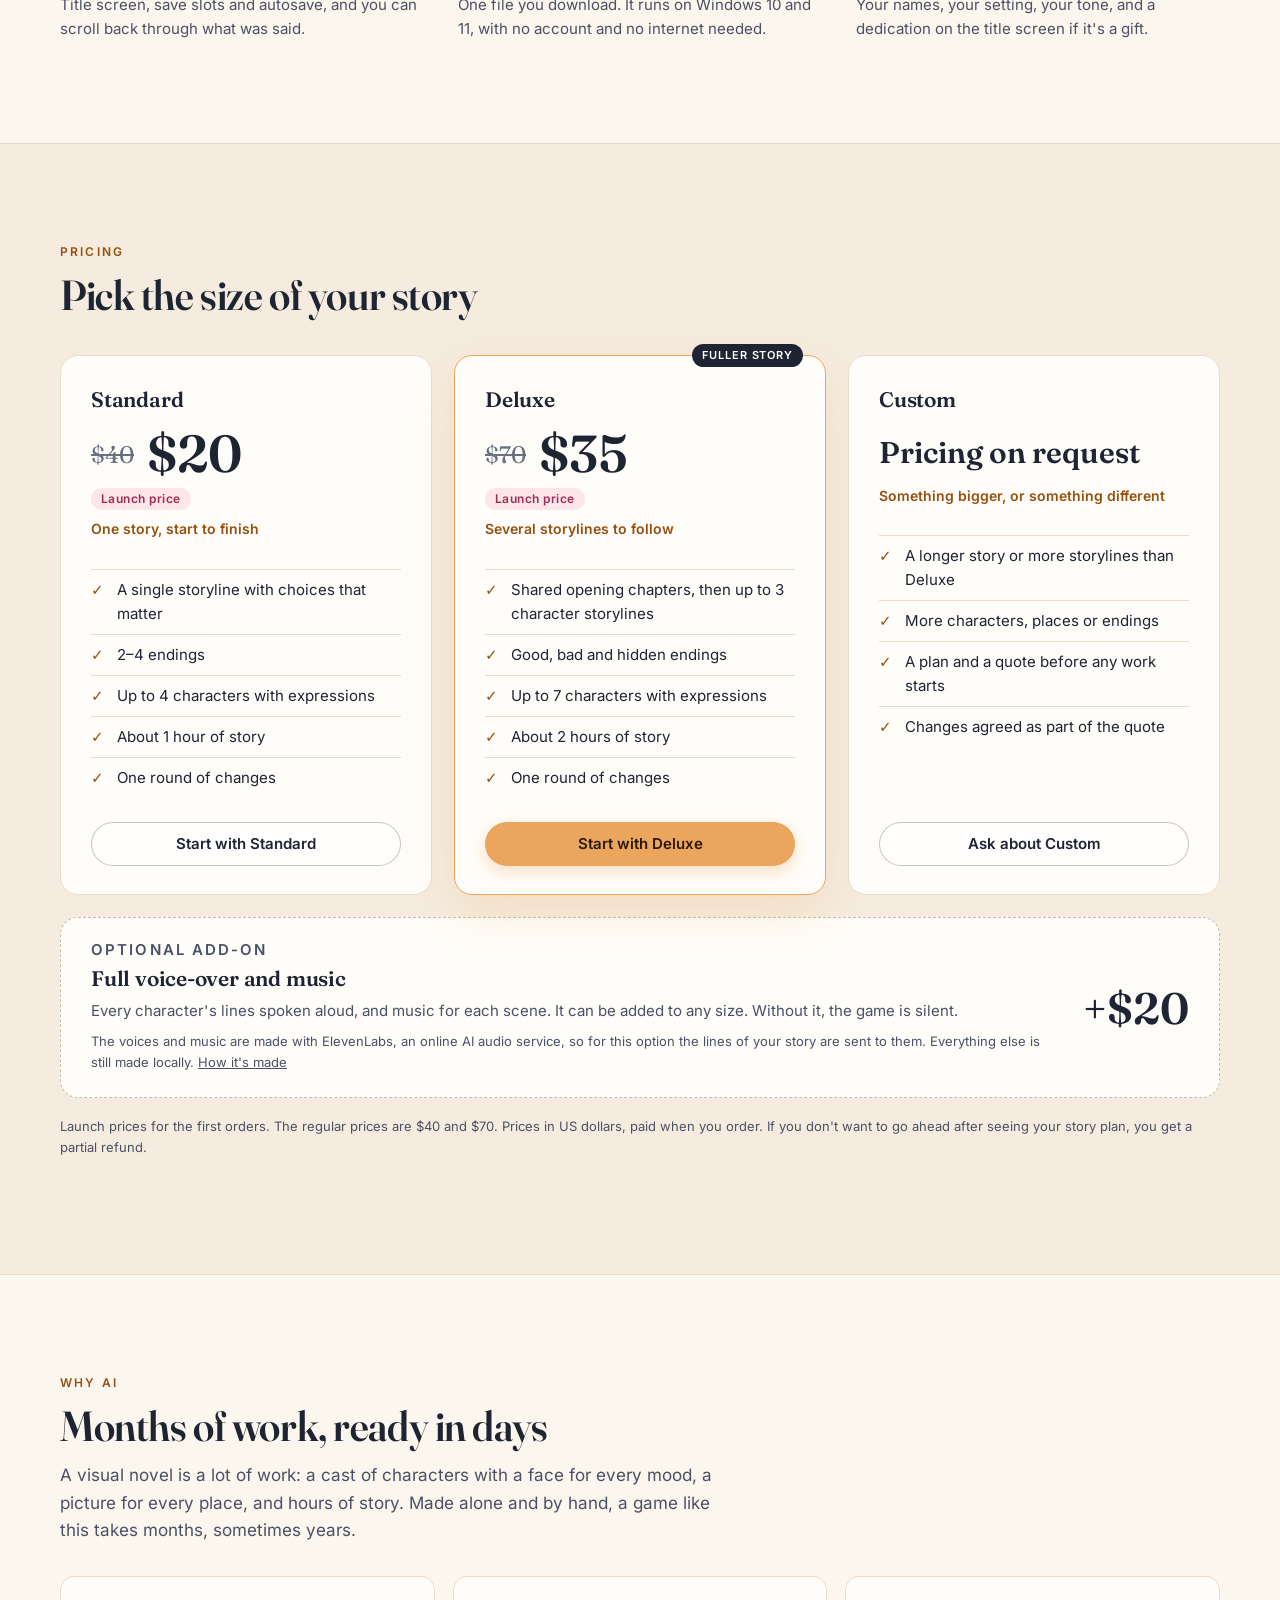
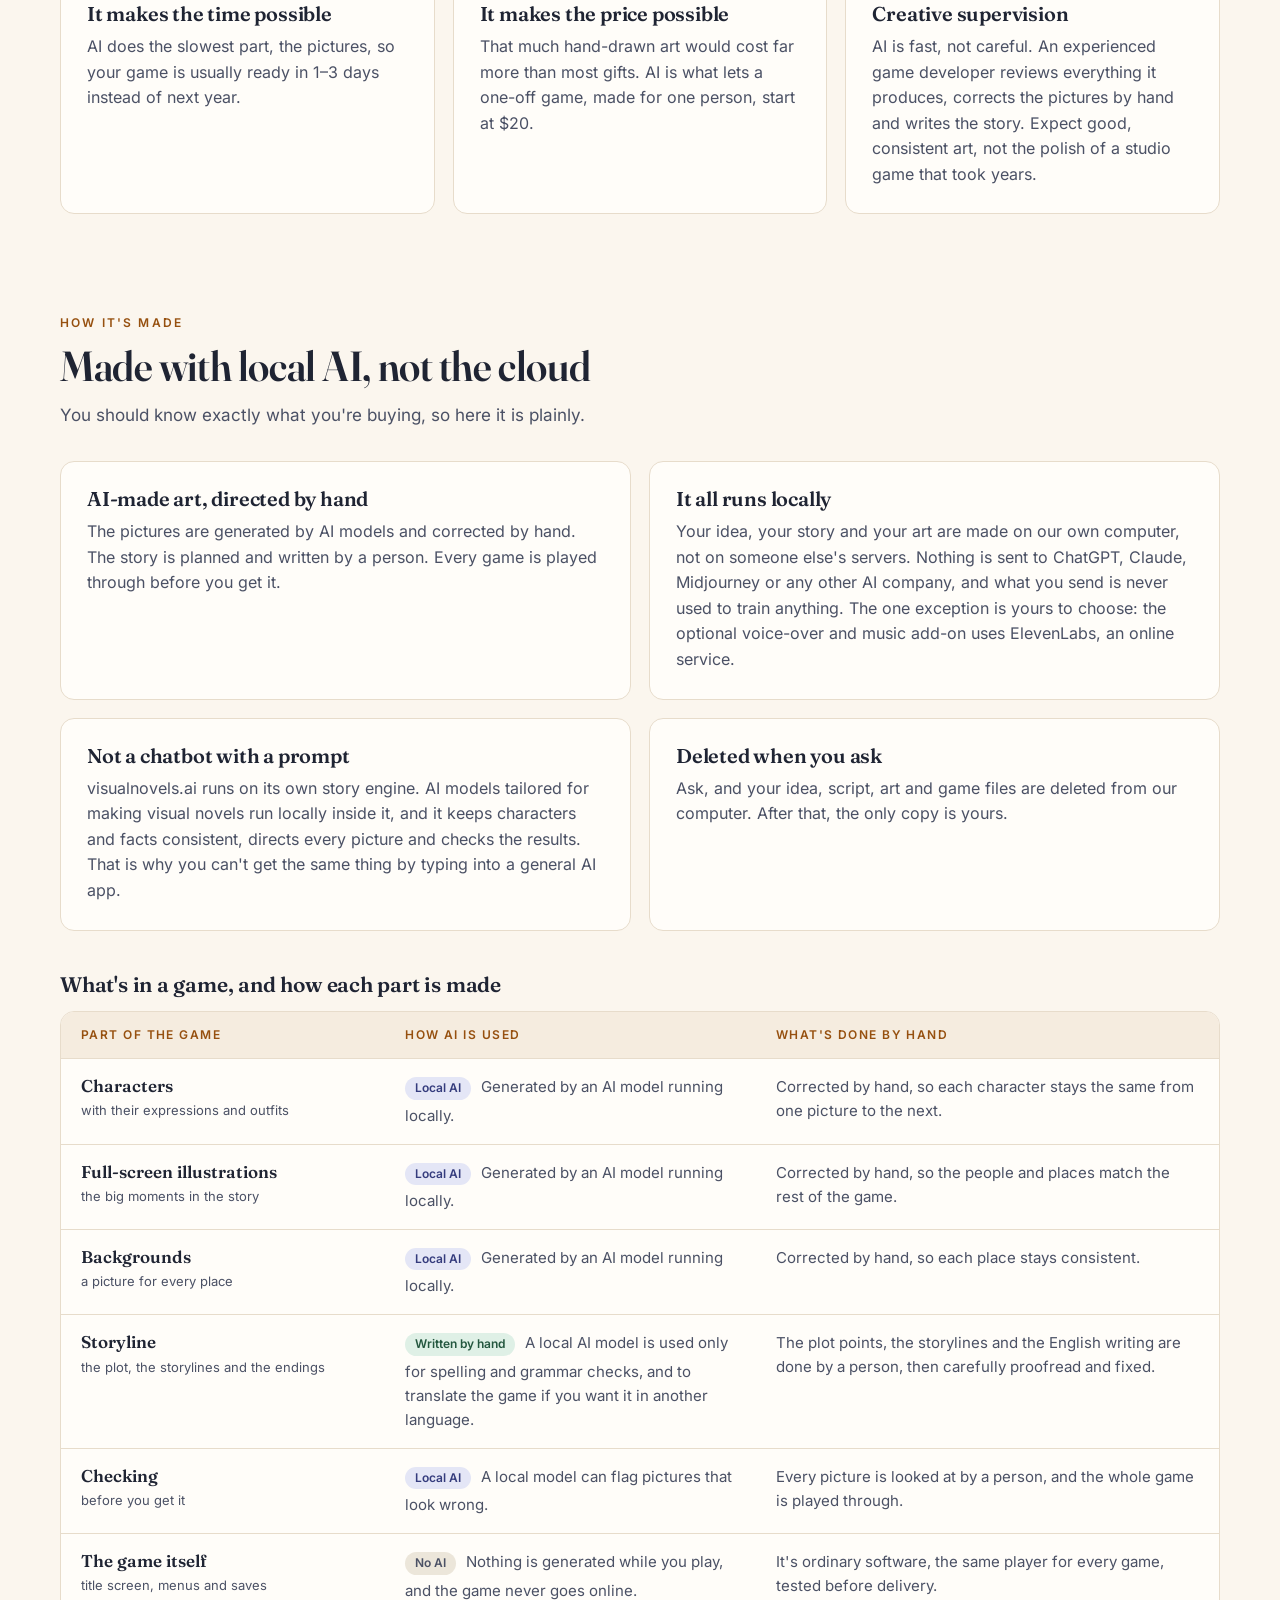
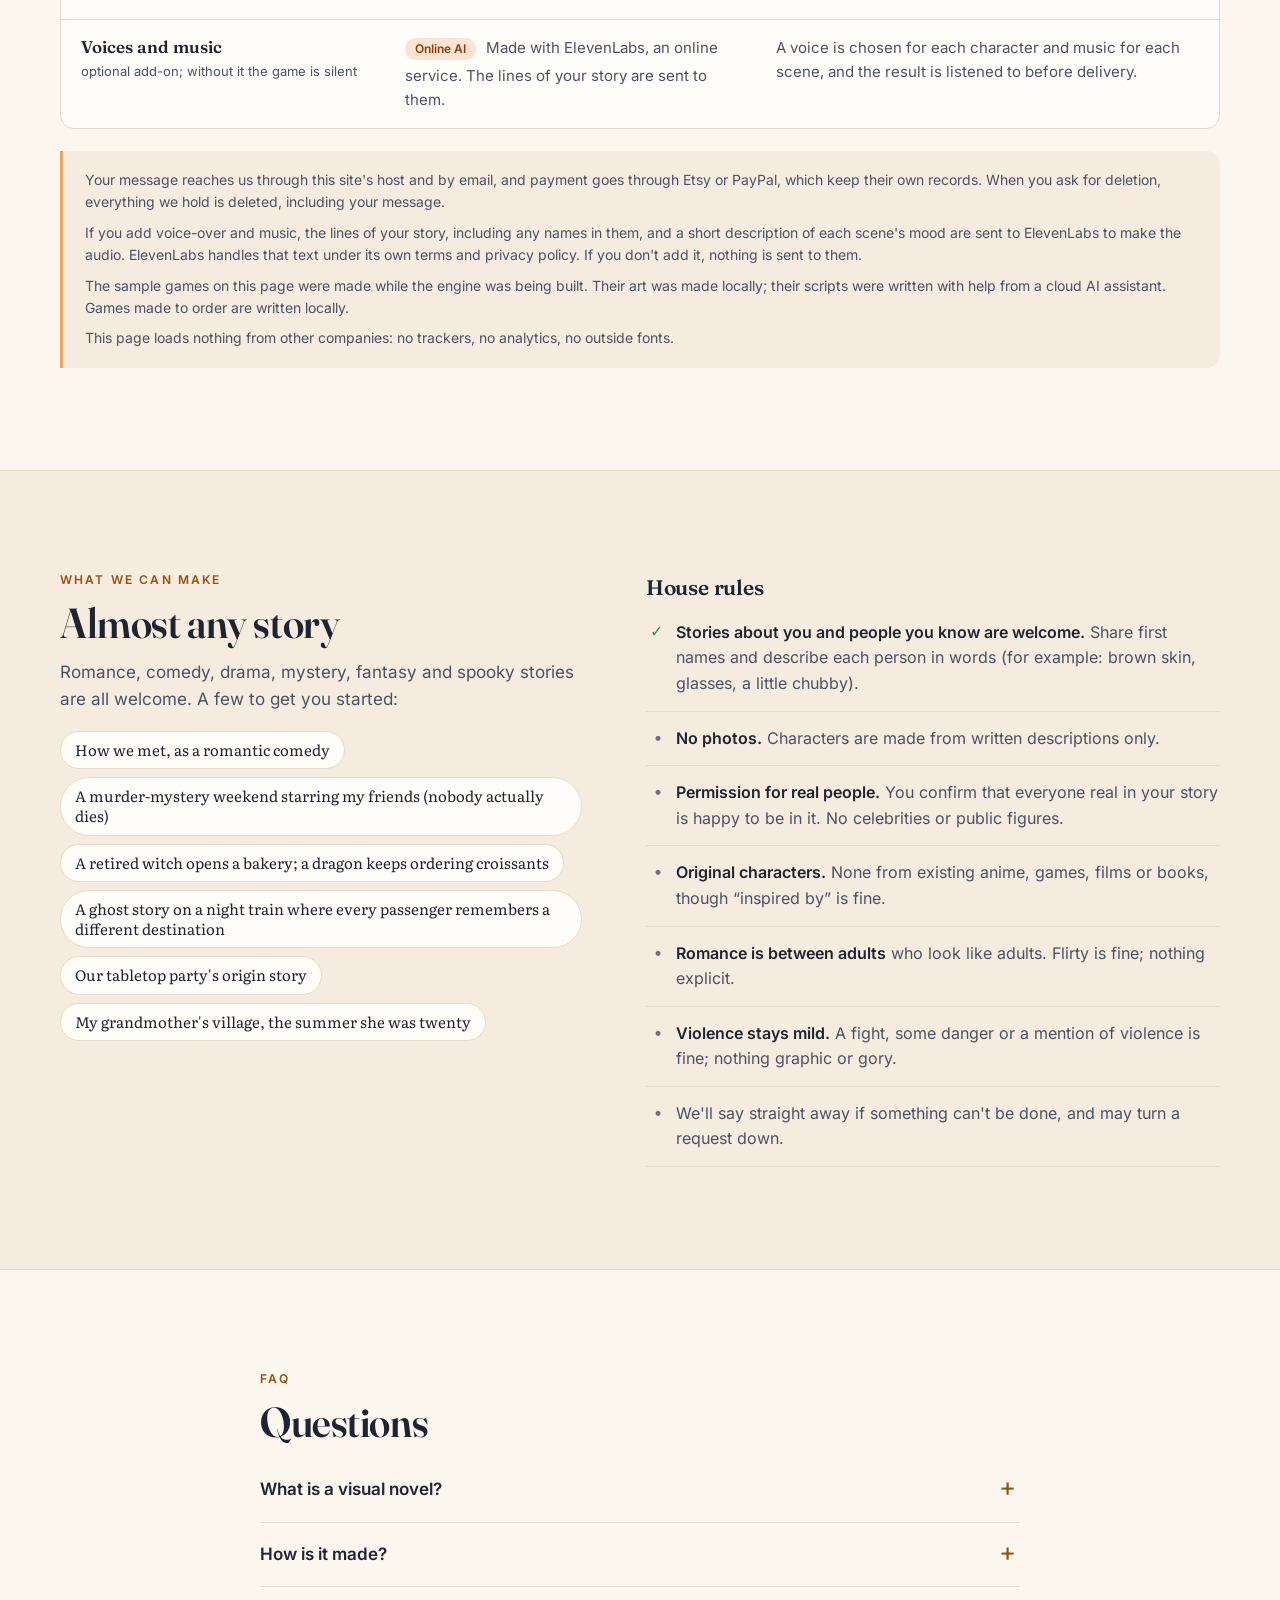
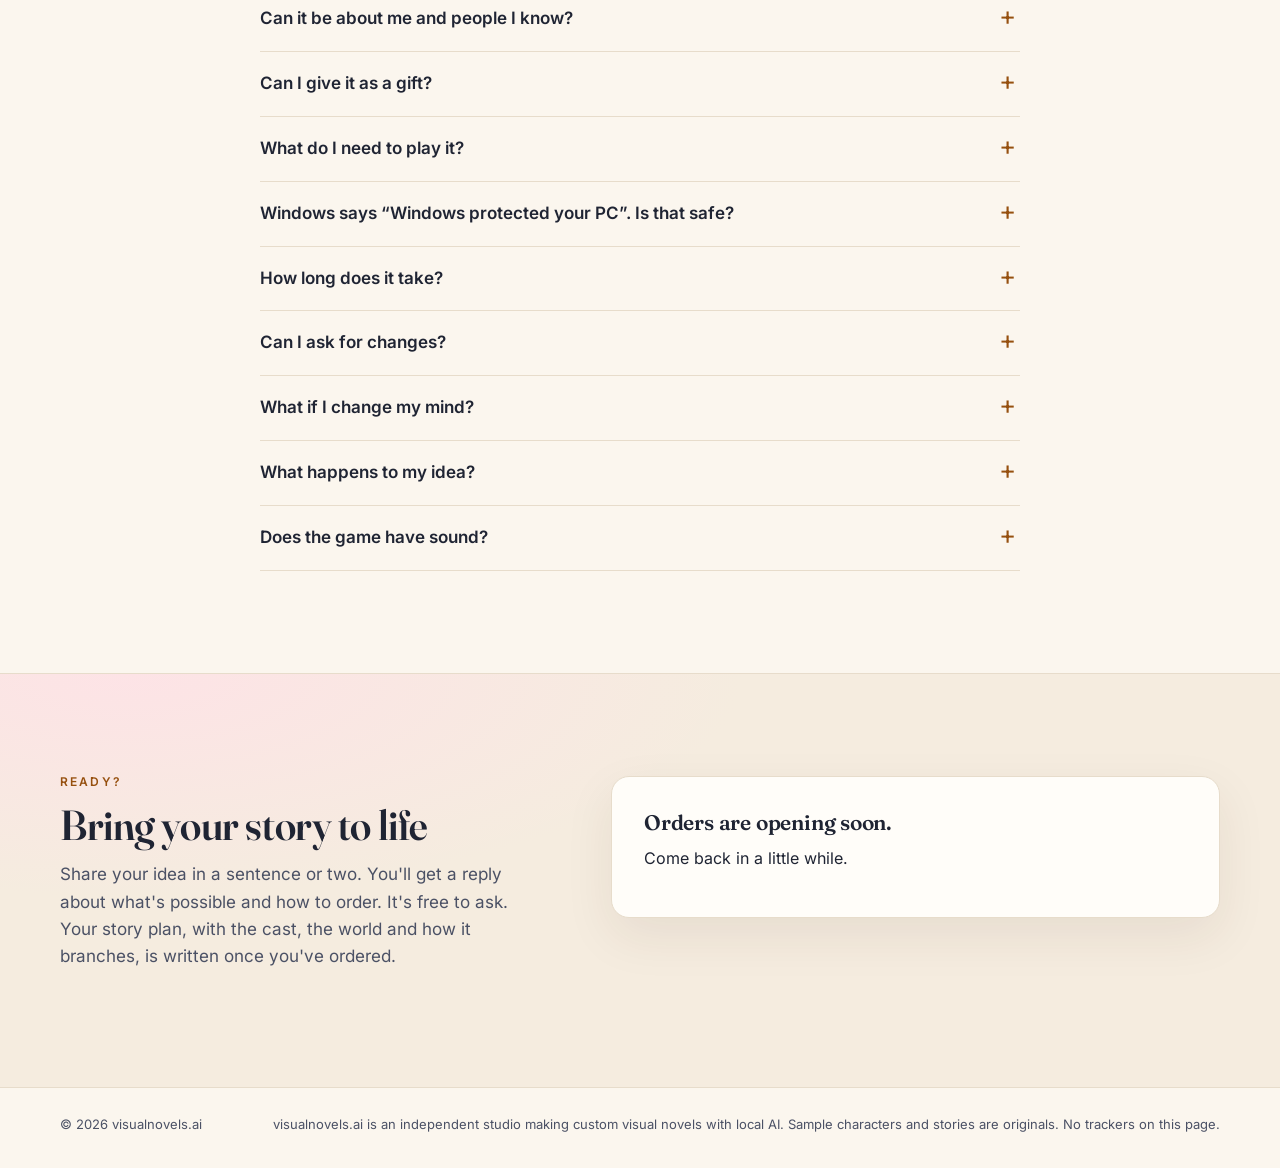
==== commit ea40f9c1: "Make both picture rows open a larger view when clicked Co-Authored-By: Claude Fable 5.2 <noreply@ant" ====
--- a/index.html
+++ b/index.html
@@ -14,8 +14,8 @@
 <meta name="theme-color" content="#fbf6ee">
 <link rel="icon" href="favicon.svg" type="image/svg+xml">
 <link rel="stylesheet" href="fonts.css">
-<link rel="stylesheet" href="style.css">
-<script src="config.js"></script>
+<link rel="stylesheet" href="style.css?v=14">
+<script src="config.js?v=14"></script>
 </head>
 <body>
 
@@ -94,12 +94,13 @@
               <span class="line">“It came with a train ticket. A real one! So it must be a serious scholarship.”</span>
             </figcaption>
           </figure>
-          <div class="thumbs" data-thumbs-for="thread">
-            <button type="button" data-bg="assets/rts-club.webp" aria-label="Show the literature club room"><img src="assets/rts-club.webp" alt="" loading="lazy"></button>
-            <button type="button" data-bg="assets/rts-tram.webp" aria-label="Show the tram stop"><img src="assets/rts-tram.webp" alt="" loading="lazy"></button>
-            <button type="button" data-bg="assets/rts-office.webp" aria-label="Show the professor's office"><img src="assets/rts-office.webp" alt="" loading="lazy"></button>
-            <button type="button" data-bg="assets/rts-promenade.webp" aria-label="Show the port promenade"><img src="assets/rts-promenade.webp" alt="" loading="lazy"></button>
+          <div class="gallery">
+            <button type="button" data-zoom="assets/rts-club.webp" data-caption="The literature club room"><img src="assets/rts-club.webp" alt="The literature club room, lined with bookshelves, cherry trees outside the window" loading="lazy"></button>
+            <button type="button" data-zoom="assets/rts-tram.webp" data-caption="The tram stop"><img src="assets/rts-tram.webp" alt="A green tram at a stop under cherry trees in full bloom" loading="lazy"></button>
+            <button type="button" data-zoom="assets/rts-office.webp" data-caption="The professor's office"><img src="assets/rts-office.webp" alt="A wood-panelled office with a sofa and a desk" loading="lazy"></button>
+            <button type="button" data-zoom="assets/rts-promenade.webp" data-caption="The port promenade"><img src="assets/rts-promenade.webp" alt="A harbour promenade with food stalls, lanterns and fireworks over a lighthouse" loading="lazy"></button>
           </div>
+          <p class="gallery-note">Pictures from the game. Click one to see it larger.</p>
         </div>
         <div class="sample-copy">
           <p class="genre">Campus romance · drama</p>
@@ -132,11 +133,13 @@
               <span class="line">“She will not stop, Ren Asahina. She has named every dog on our street.”</span>
             </figcaption>
           </figure>
-          <div class="moments">
-            <img src="assets/nbb-beachhouse.webp" alt="A beach café with its shutters open, looking out to sea" loading="lazy">
-            <img src="assets/nbb-coffins.webp" alt="A vampire reclines on a sofa in a cellar lined with coffins, reading a page, while a young man sits on the rug reading his lines aloud" loading="lazy">
-            <img src="assets/nbb-garlic.webp" alt="A father proudly serves a platter of garlic pork while his wife smiles politely and one of the twins sneezes into a tissue" loading="lazy">
+          <div class="gallery">
+            <button type="button" data-zoom="assets/nbb-beachhouse.webp" data-caption="The beach café"><img src="assets/nbb-beachhouse.webp" alt="A beach café with its shutters open, looking out to sea" loading="lazy"></button>
+            <button type="button" data-zoom="assets/nbb-coffins.webp" data-caption="Reading practice in the cellar"><img src="assets/nbb-coffins.webp" alt="A vampire reclines on a sofa in a cellar lined with coffins, reading a page, while a young man sits on the rug reading his lines aloud" loading="lazy"></button>
+            <button type="button" data-zoom="assets/nbb-garlic.webp" data-caption="The first family dinner"><img src="assets/nbb-garlic.webp" alt="A father proudly serves a platter of garlic pork while his wife smiles politely and one of the twins sneezes into a tissue" loading="lazy"></button>
+            <button type="button" data-zoom="assets/nbb-beach.webp" data-caption="Zushi beach"><img src="assets/nbb-beach.webp" alt="A sunny beach lined with huts" loading="lazy"></button>
           </div>
+          <p class="gallery-note">Pictures from the game. Click one to see it larger.</p>
         </div>
         <div class="sample-copy">
           <p class="genre">Vampire comedy · slice of life</p>
@@ -539,6 +542,12 @@
 
 <a class="sticky-cta" href="#idea"><span>From <span data-price="standard">$20</span></span><strong>Start your story</strong></a>
 
-<script src="site.js"></script>
+<dialog class="zoom" data-zoom-dialog aria-label="Picture, enlarged">
+  <button type="button" class="zoom-close" aria-label="Close">&times;</button>
+  <img alt="">
+  <p></p>
+</dialog>
+
+<script src="site.js?v=14"></script>
 </body>
 </html>
--- a/style.css
+++ b/style.css
@@ -123,13 +123,17 @@
 /* ---- Samples ---- */
 .sample { display: grid; grid-template-columns: 1.15fr 1fr; gap: clamp(26px, 4.5vw, 60px); align-items: center; margin-top: clamp(40px, 6vw, 72px); }
 .sample.flip .sample-media { order: 2; }
-.thumbs, .moments { display: grid; grid-template-columns: repeat(4, 1fr); gap: 10px; margin-top: 12px; }
-.moments { grid-template-columns: repeat(3, 1fr); }
-.thumbs button { padding: 0; border: 0; background: none; cursor: pointer; border-radius: 8px; overflow: hidden; box-shadow: 0 0 0 1px #1f243326; transition: box-shadow .15s, transform .15s; }
-.thumbs button:hover { transform: translateY(-2px); }
-.thumbs button[aria-pressed="true"] { box-shadow: 0 0 0 3px var(--ember); }
-.thumbs img, .moments img { aspect-ratio: 16 / 9; object-fit: cover; width: 100%; }
-.moments img { aspect-ratio: 4 / 3; border-radius: 8px; box-shadow: 0 0 0 1px #1f243326; }
+.gallery { display: grid; grid-template-columns: repeat(4, 1fr); gap: 10px; margin-top: 12px; }
+.gallery button { padding: 0; border: 0; background: none; cursor: zoom-in; border-radius: 8px; overflow: hidden; box-shadow: 0 0 0 1px #1f243326; transition: box-shadow .15s, transform .15s; }
+.gallery button:hover, .gallery button:focus-visible { transform: translateY(-2px); box-shadow: 0 0 0 3px var(--ember); }
+.gallery img { aspect-ratio: 4 / 3; object-fit: cover; width: 100%; }
+.gallery-note { font-size: 13px; color: var(--ink-2); margin: 8px 2px 0; }
+dialog.zoom { border: 0; padding: 0; background: transparent; max-width: min(1100px, 94vw); overflow: visible; }
+dialog.zoom::backdrop { background: #0d1119e0; }
+dialog.zoom img { display: block; margin: 0 auto; max-width: 100%; max-height: 80vh; border-radius: 12px; box-shadow: 0 30px 80px #000a; }
+dialog.zoom p { margin: 12px 0 0; text-align: center; color: #fff; font: 400 16px/1.4 var(--story); }
+.zoom-close { position: absolute; top: 10px; right: 10px; width: 40px; height: 40px; border-radius: 50%; border: 0; background: #0d1119cc; color: #fff; font: 400 26px/1 var(--ui); cursor: pointer; }
+.zoom-close:hover { background: #000; }
 .genre { color: #a12d57; font: 600 12px/1 var(--ui); letter-spacing: .14em; text-transform: uppercase; margin-bottom: 10px; }
 .sample-copy h3 { font-size: clamp(28px, 3.4vw, 38px); margin-bottom: 14px; }
 .sample-copy > p:not(.genre):not(.size-note) { color: var(--ink-2); font: 400 17px/1.65 var(--story); }
@@ -298,6 +302,6 @@
 }
 @media (prefers-reduced-motion: reduce) {
   html { scroll-behavior: auto; }
-  .btn, .scene, .spr, .thumbs button, .scene-choices button { transition: none; }
+  .btn, .scene, .spr, .gallery button, .scene-choices button { transition: none; }
   .fx-hop, .fx-shake, .fx-in, .fx-line, .scene-hint.pulse { animation: none; }
 }
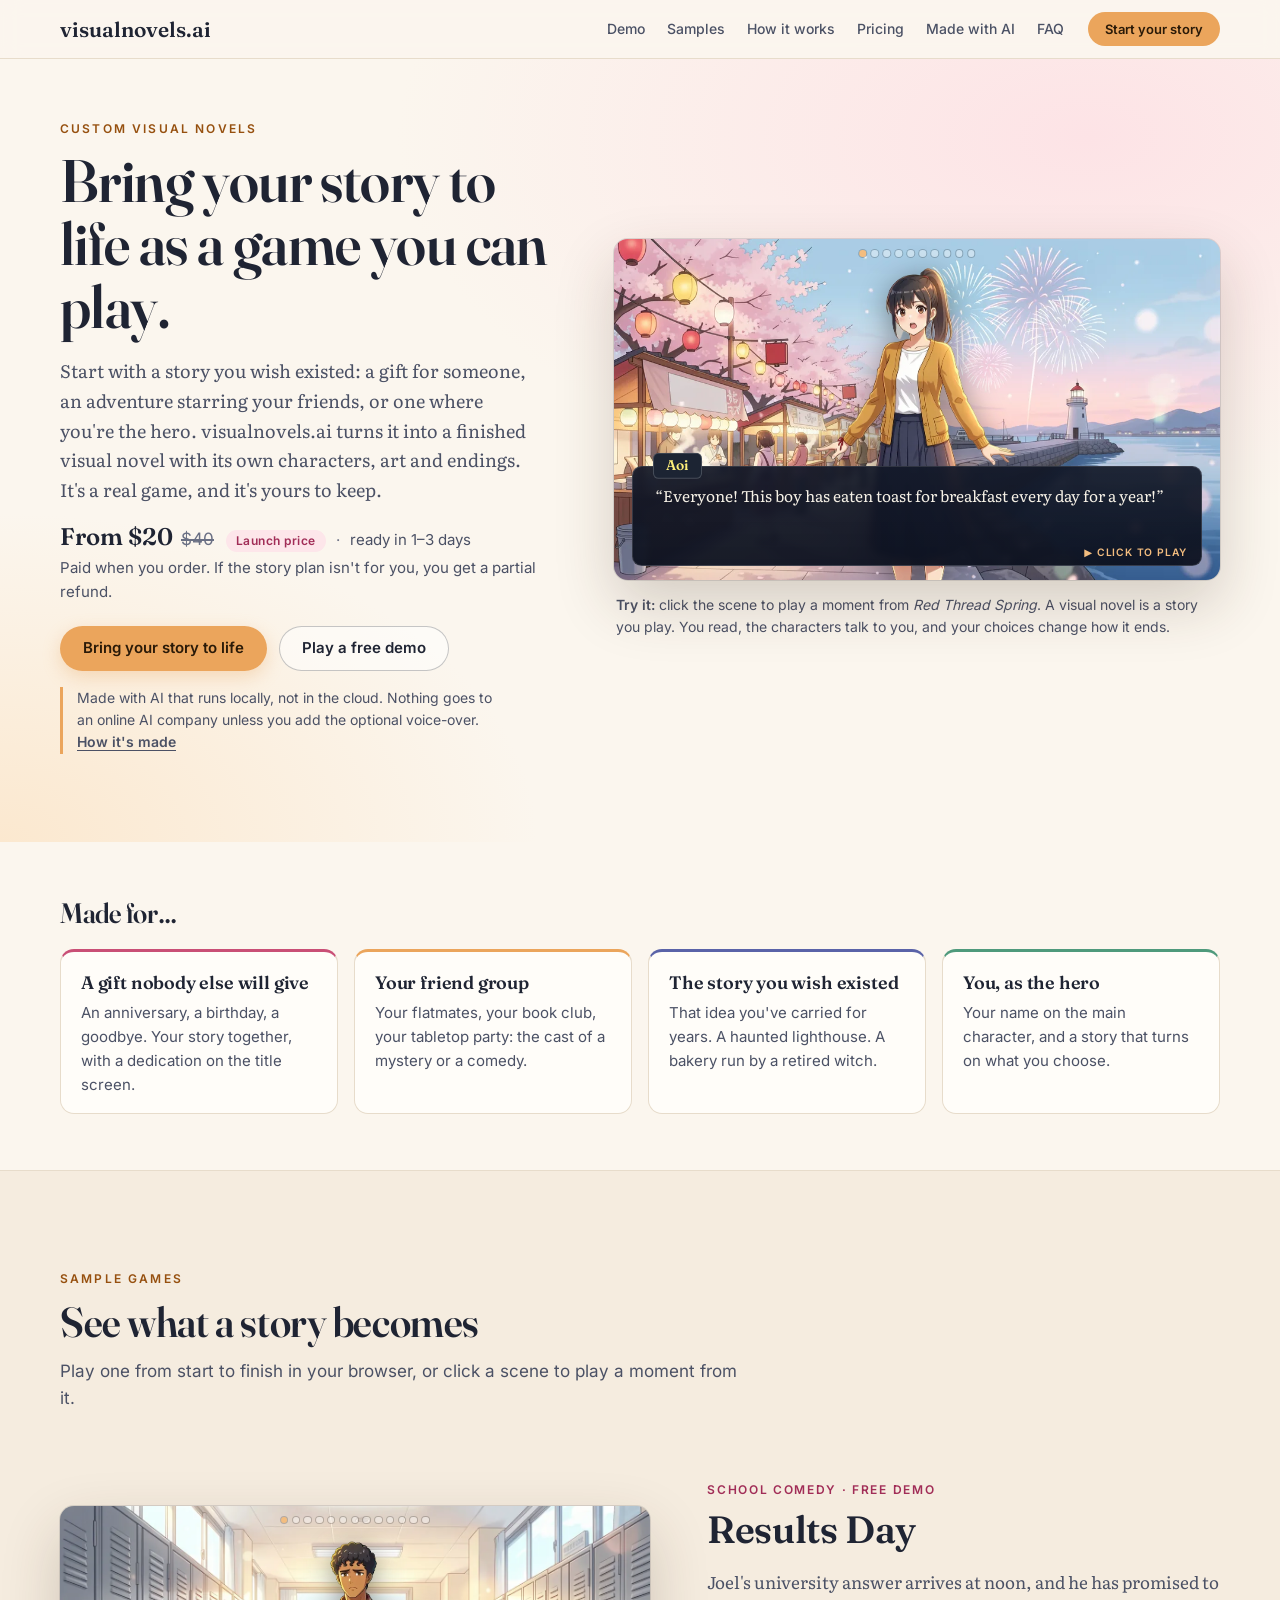
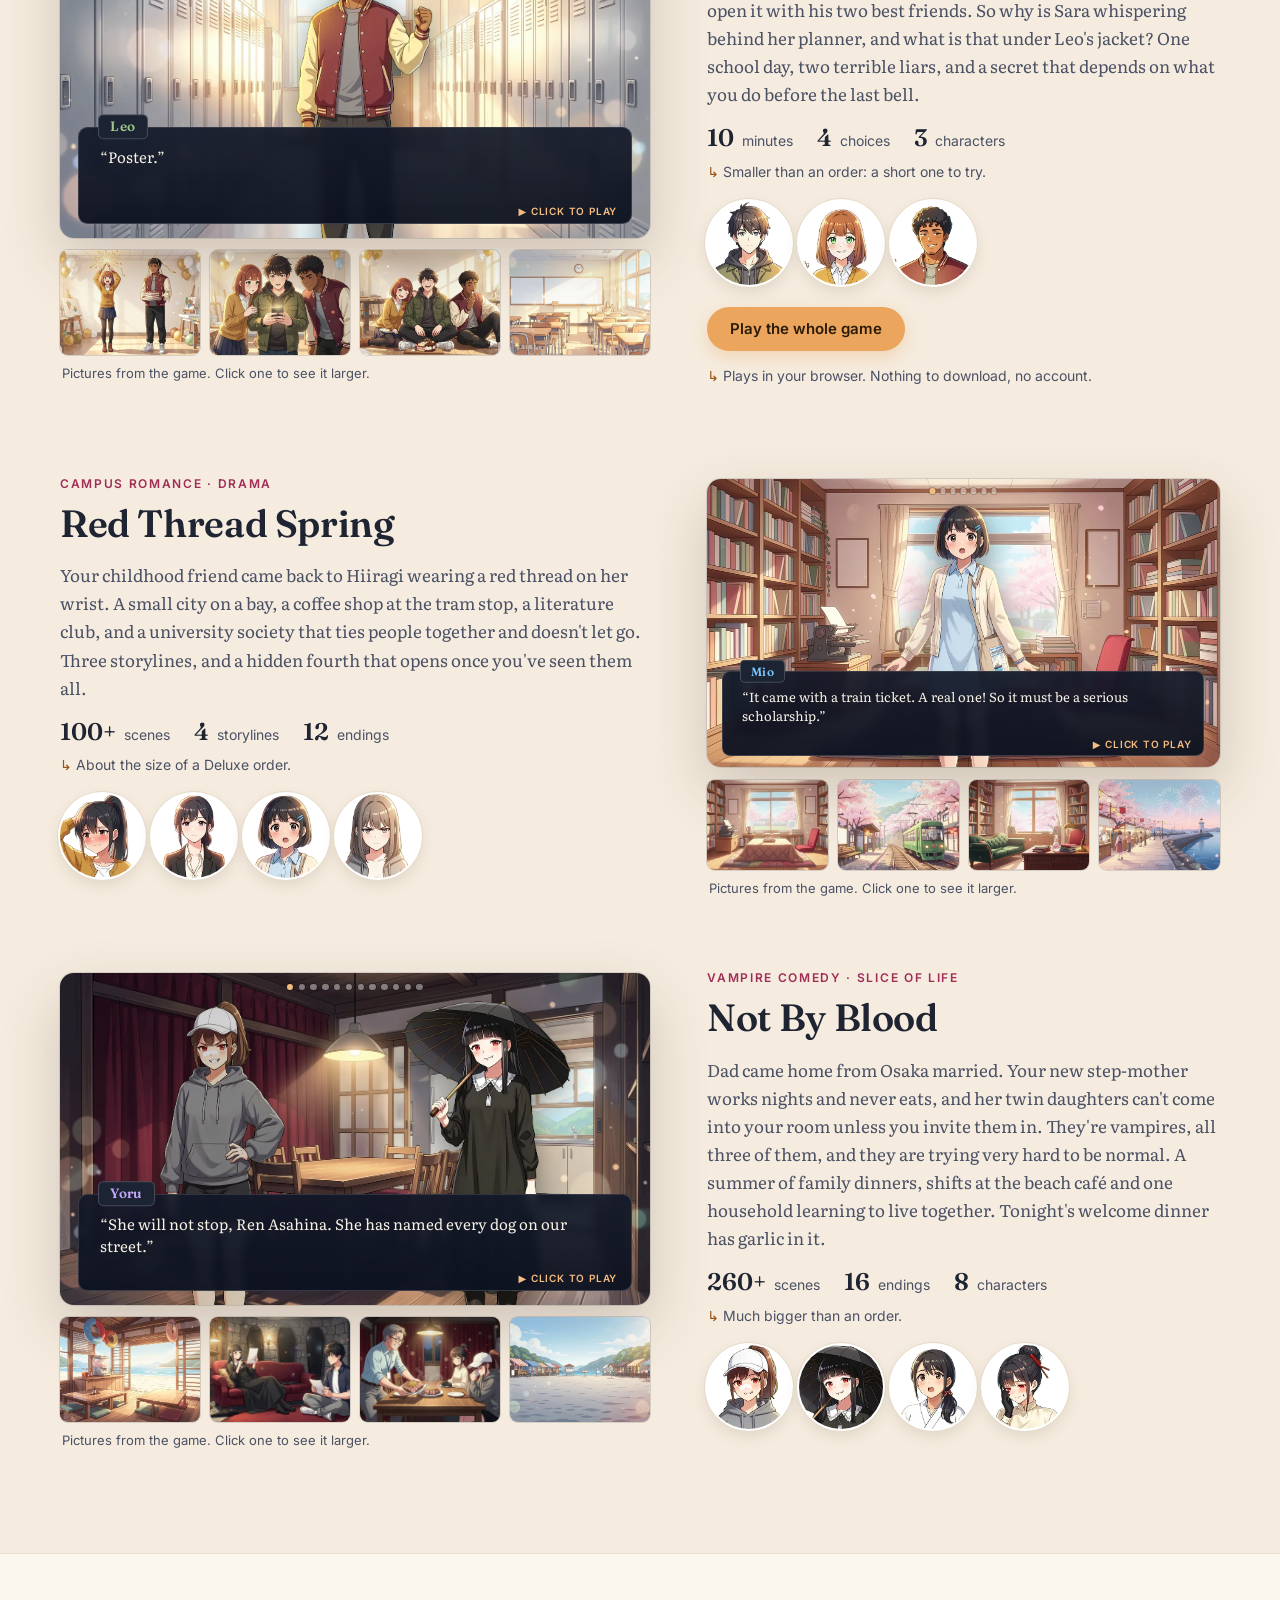
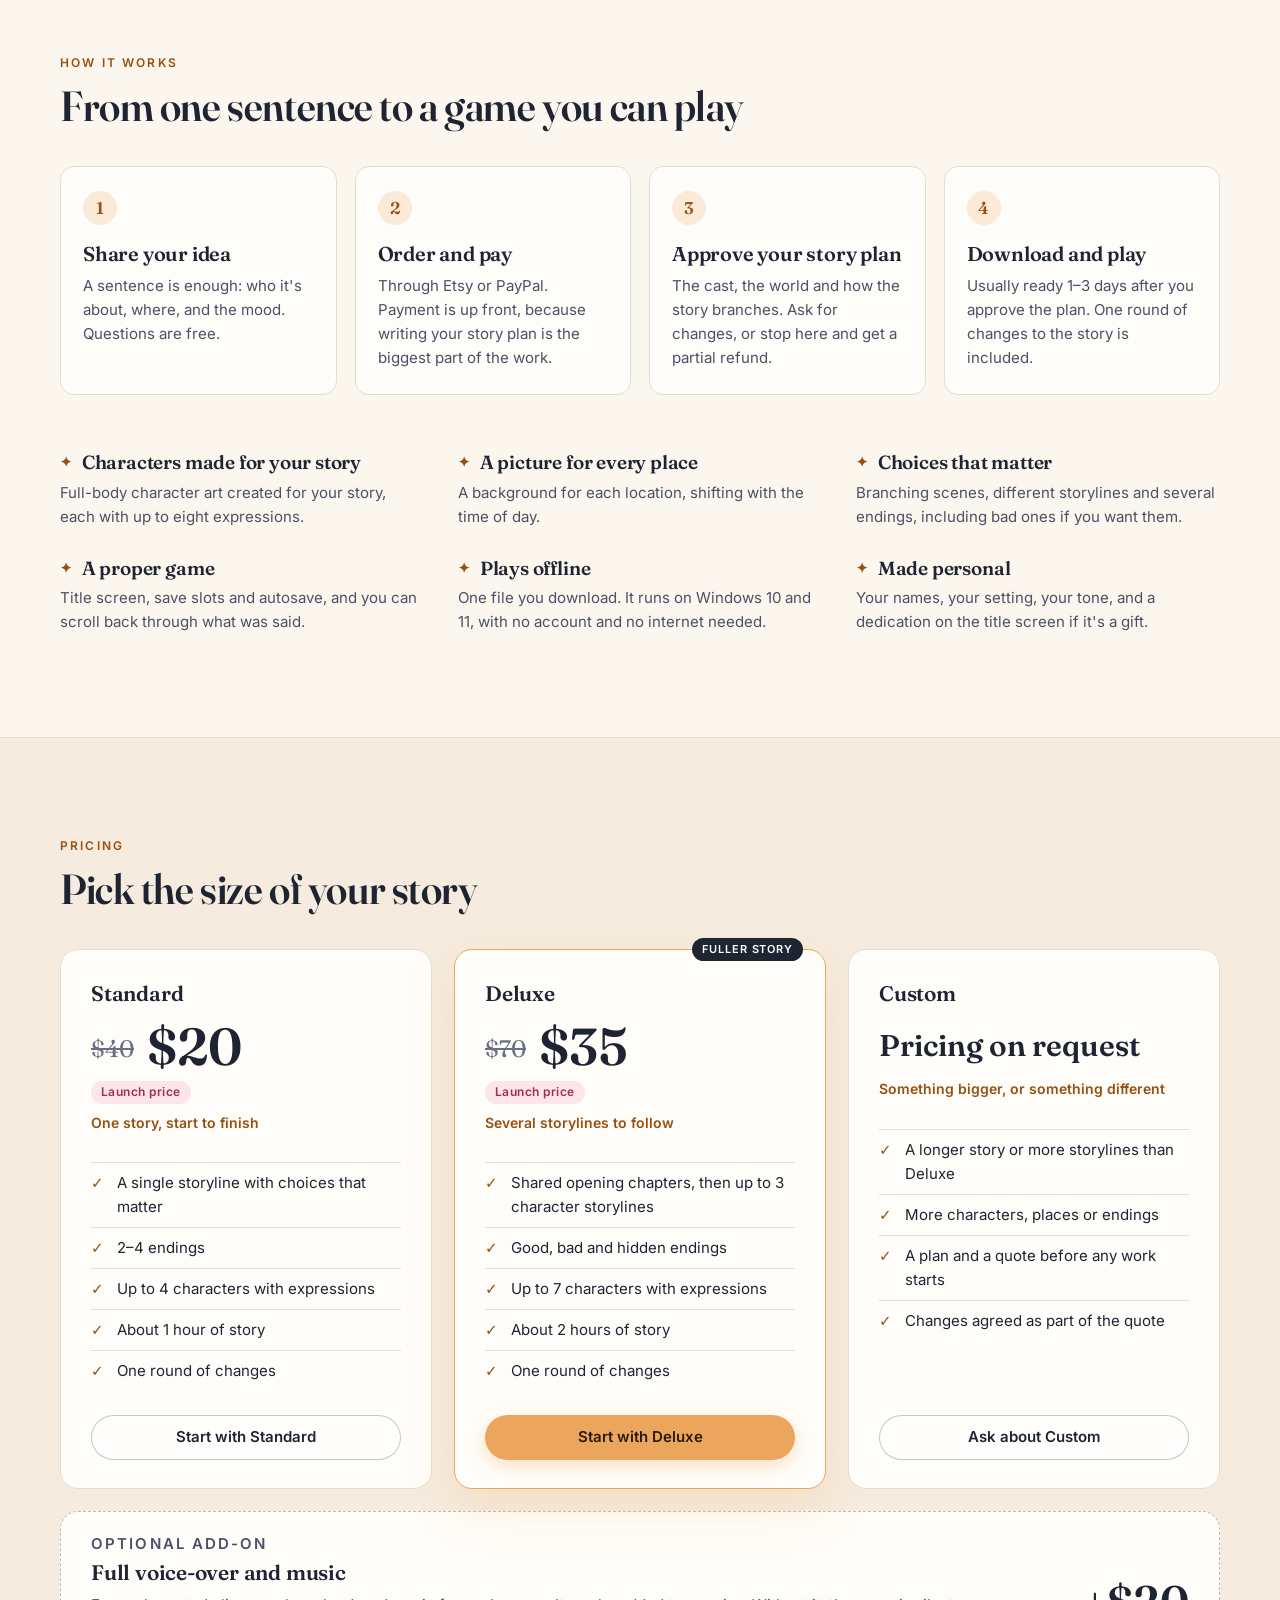
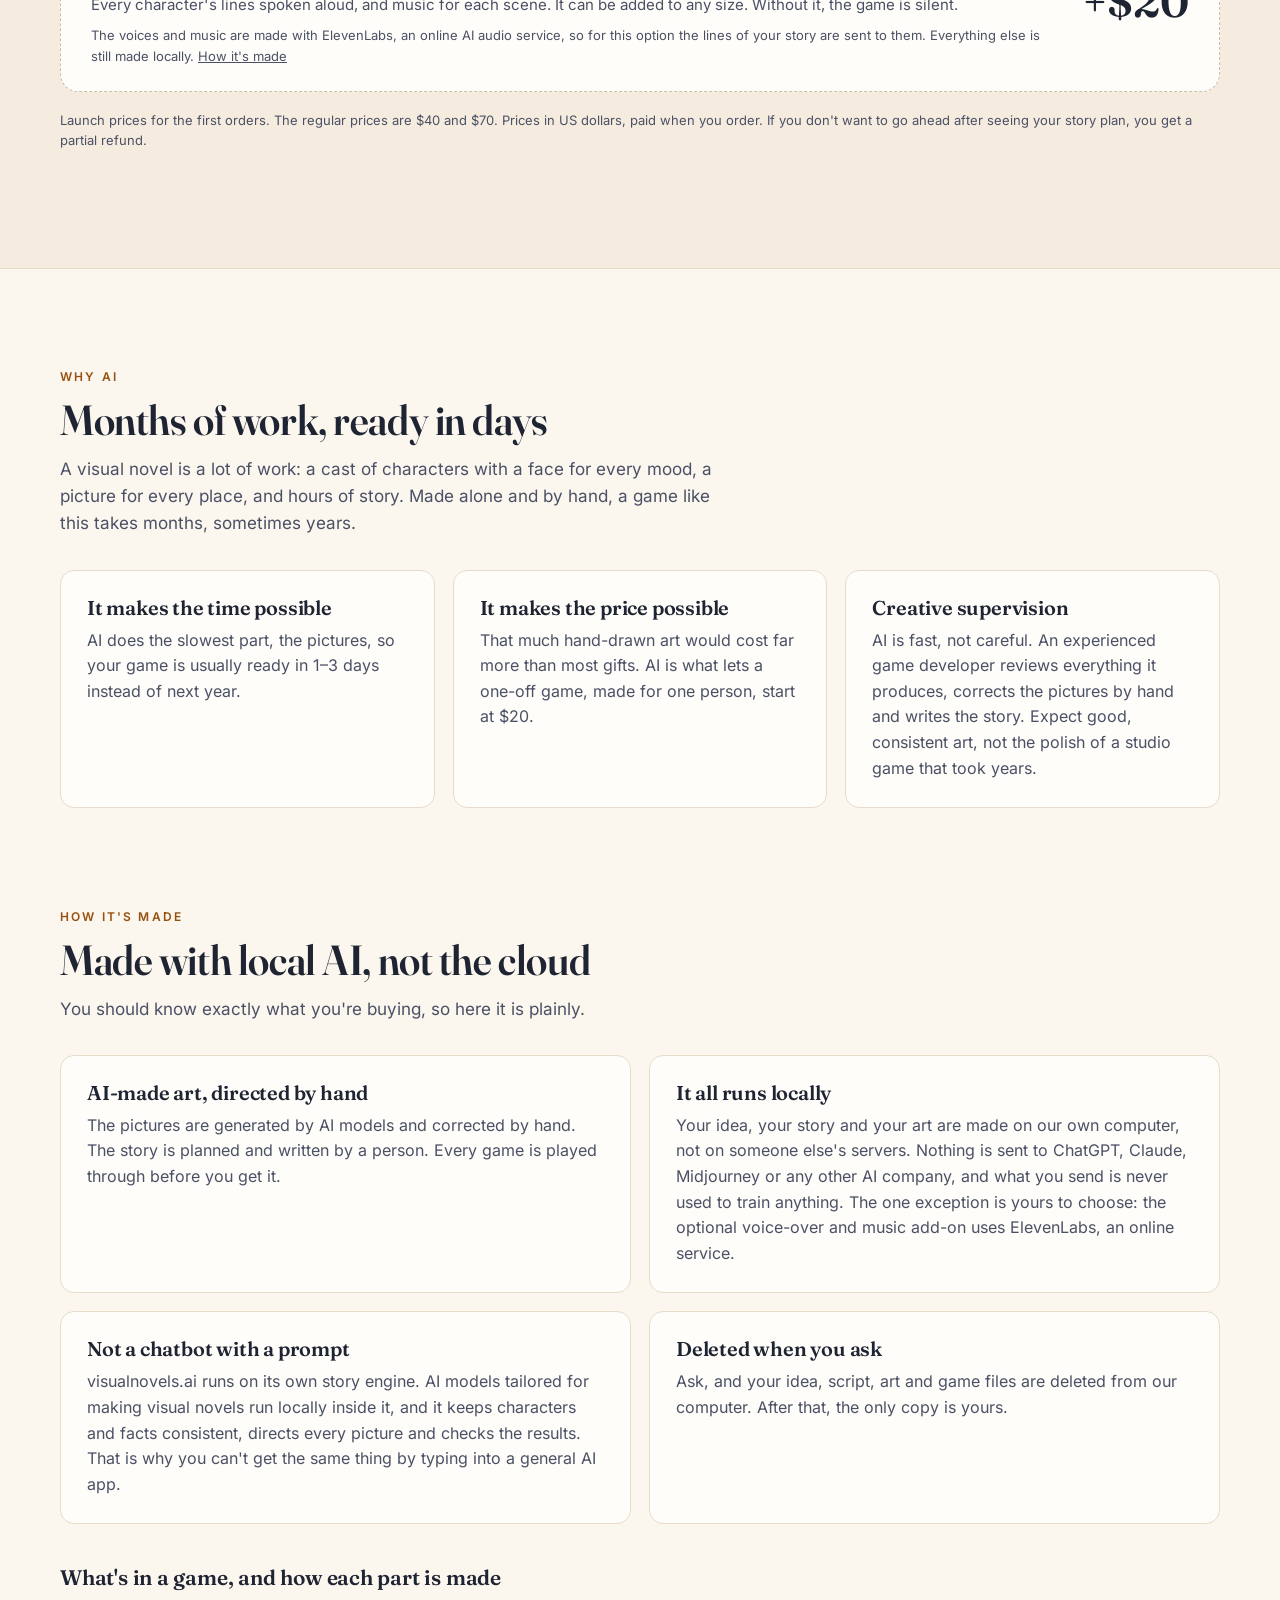
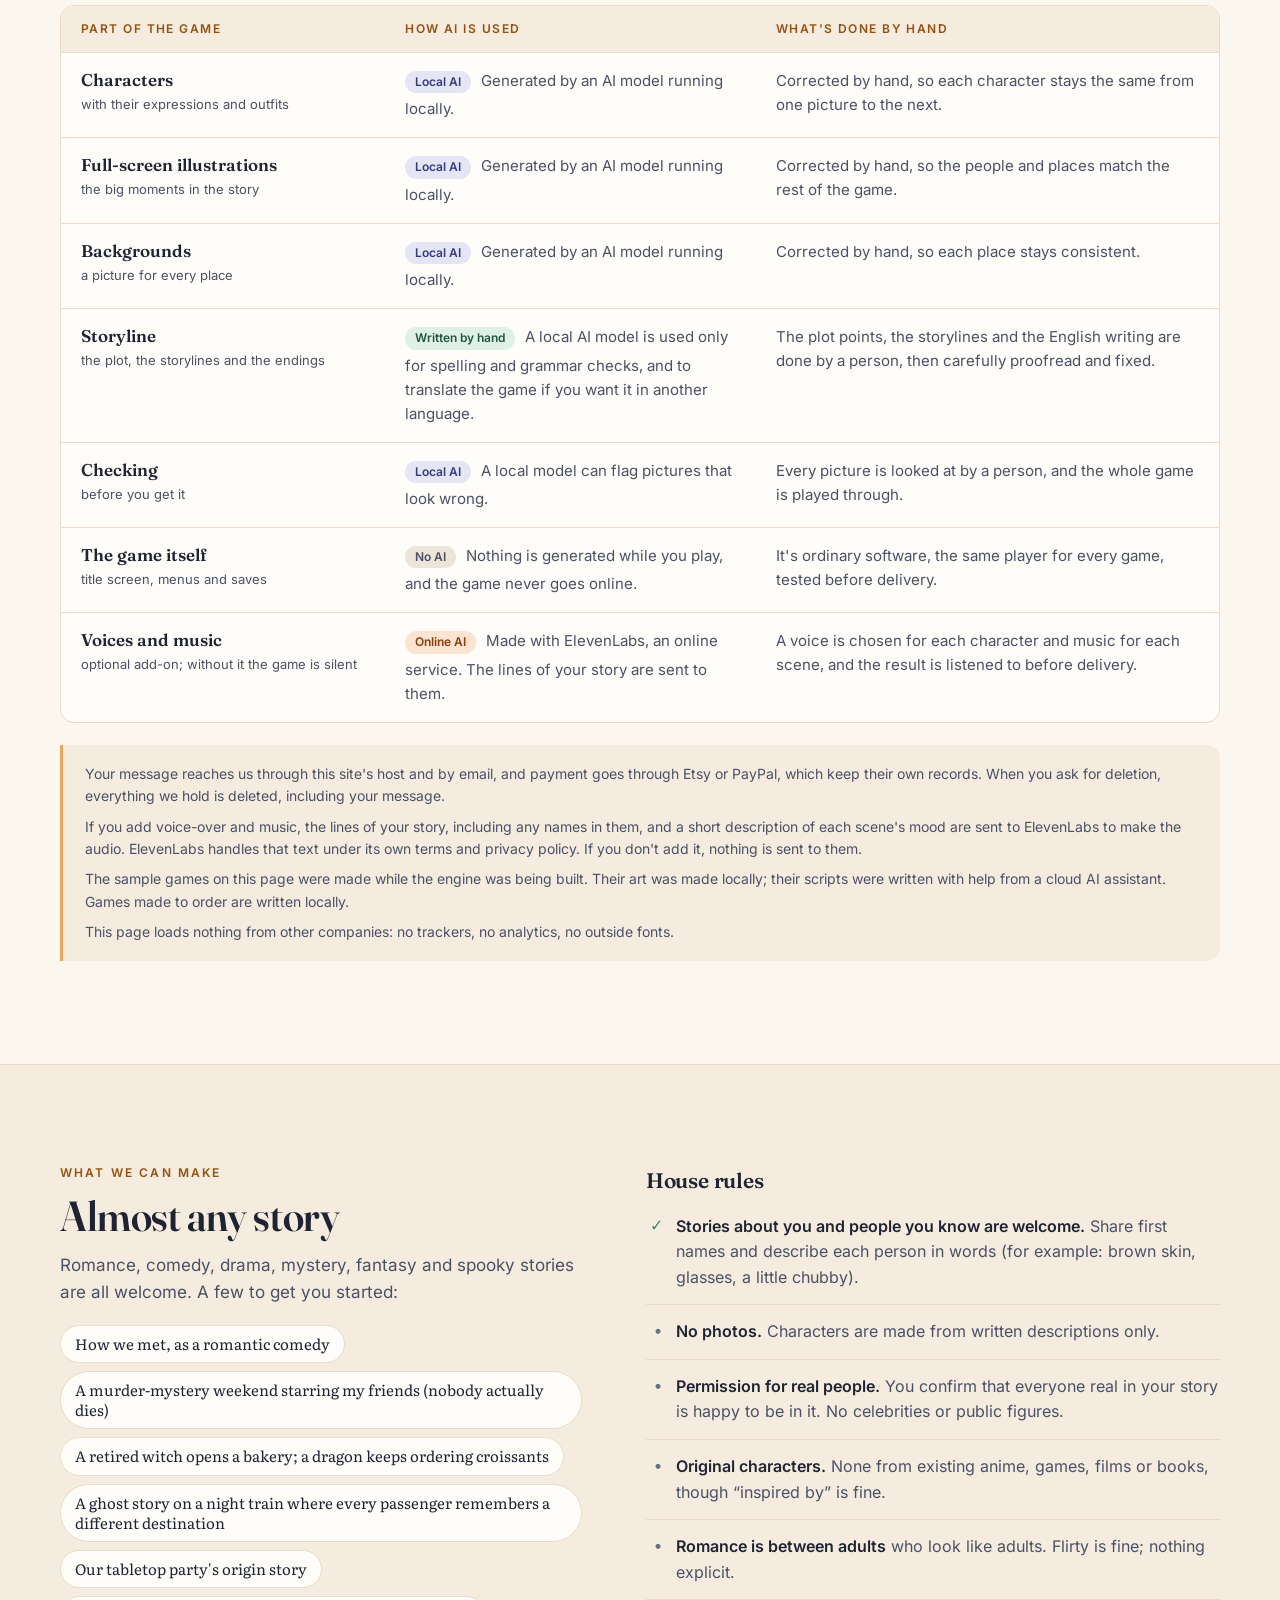
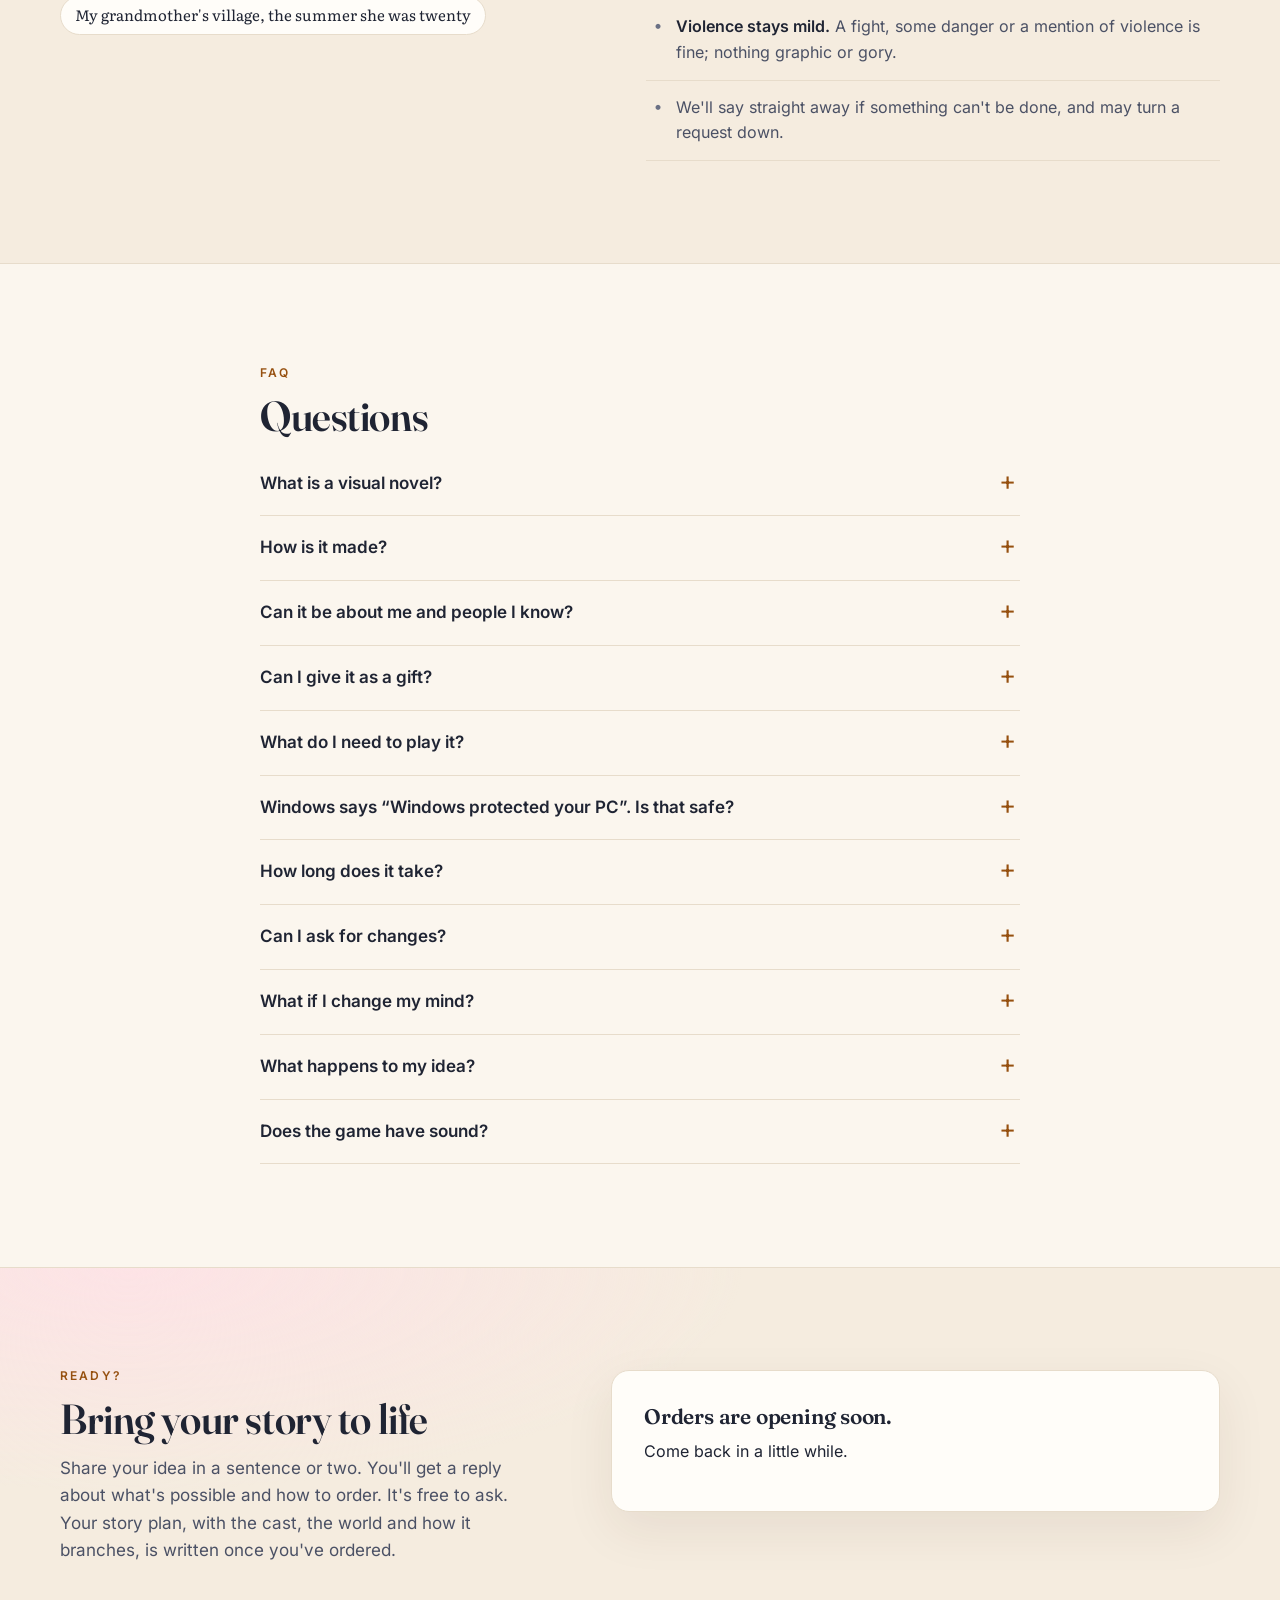
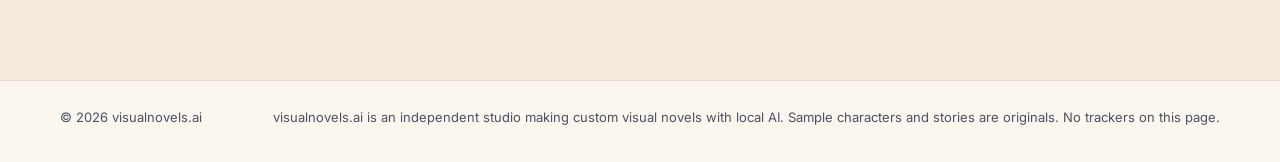
==== commit 01648157: "Add Results Day, a free demo that plays in the browser A ten-minute school comedy exported from the " ====
--- a/index.html
+++ b/index.html
@@ -14,14 +14,15 @@
 <meta name="theme-color" content="#fbf6ee">
 <link rel="icon" href="favicon.svg" type="image/svg+xml">
 <link rel="stylesheet" href="fonts.css">
-<link rel="stylesheet" href="style.css?v=14">
-<script src="config.js?v=14"></script>
+<link rel="stylesheet" href="style.css?v=15">
+<script src="config.js?v=15"></script>
 </head>
 <body>
 
 <header class="nav">
   <a class="brand" href="#top" data-brand>visualnovels.ai</a>
   <nav class="nav-links" aria-label="Sections">
+    <a href="#demo">Demo</a>
     <a href="#samples">Samples</a>
     <a href="#how">How it works</a>
     <a href="#pricing">Pricing</a>
@@ -46,7 +47,7 @@
         <p class="price-note">Paid when you order. If the story plan isn't for you, you get <span data-plan-refund>a partial refund</span>.</p>
         <div class="cta-row">
           <a class="btn btn-primary" href="#idea">Bring your story to life</a>
-          <a class="btn btn-ghost" href="#samples">See sample games</a>
+          <a class="btn btn-ghost" href="#demo">Play a free demo</a>
         </div>
         <p class="trust">Made with AI that runs locally, not in the cloud. Nothing goes to an online AI company unless you add the optional voice-over.
           <a href="#ai">How it's made</a></p>
@@ -83,9 +84,48 @@
     <div class="wrap">
       <p class="kicker">Sample games</p>
       <h2>See what a story becomes</h2>
-      <p class="sub">Click a scene to play a moment from it.</p>
-
-      <article class="sample">
+      <p class="sub">Play one from start to finish in your browser, or click a scene to play a moment from it.</p>
+
+      <article class="sample" id="demo">
+        <div class="sample-media">
+          <figure class="scene" data-scene="results" style="--bg: url('assets/rd-corridor.webp')">
+            <img class="spr spr-c" src="assets/rd-leo-worried.webp" alt="Leo, a tall young man with curly hair in a maroon varsity jacket, one fist raised">
+            <figcaption class="box">
+              <span class="name" style="--c:#9fc98a">Leo</span>
+              <span class="line">“Poster.”</span>
+            </figcaption>
+          </figure>
+          <div class="gallery">
+            <button type="button" data-zoom="assets/rd-surprise.webp" data-caption="The surprise"><img src="assets/rd-surprise.webp" alt="In an art room full of gold and white balloons, Sara sets off a party popper above her head while Leo holds a cake" loading="lazy"></button>
+            <button type="button" data-zoom="assets/rd-phone.webp" data-caption="Opening the email"><img src="assets/rd-phone.webp" alt="Sara, Joel and Leo crowd shoulder to shoulder over one glowing phone" loading="lazy"></button>
+            <button type="button" data-zoom="assets/rd-cake.webp" data-caption="Cake on the art room floor"><img src="assets/rd-cake.webp" alt="Three friends sit on the floor laughing, a half-eaten cake in front of them" loading="lazy"></button>
+            <button type="button" data-zoom="assets/rd-classroom.webp" data-caption="Room 12"><img src="assets/rd-classroom.webp" alt="A sunlit classroom with rows of desks and a tote bag left on a chair" loading="lazy"></button>
+          </div>
+          <p class="gallery-note">Pictures from the game. Click one to see it larger.</p>
+        </div>
+        <div class="sample-copy">
+          <p class="genre">School comedy · free demo</p>
+          <h3>Results Day</h3>
+          <p>Joel's university answer arrives at noon, and he has promised to open it with his two best friends.
+            So why is Sara whispering behind her planner, and what is that under Leo's jacket? One school day,
+            two terrible liars, and a secret that depends on what you do before the last bell.</p>
+          <ul class="stats">
+            <li><strong>10</strong> minutes</li>
+            <li><strong>4</strong> choices</li>
+            <li><strong>3</strong> characters</li>
+          </ul>
+          <p class="size-note">Smaller than an order: a short one to try.</p>
+          <div class="cast">
+            <span class="face" role="img" aria-label="Joel" style="background-image: url('assets/rd-joel-neutral.webp')"></span>
+            <span class="face" role="img" aria-label="Sara" style="background-image: url('assets/rd-sara-happy.webp')"></span>
+            <span class="face" role="img" aria-label="Leo" style="background-image: url('assets/rd-leo-happy.webp')"></span>
+          </div>
+          <p><a class="btn btn-primary" href="play/results-day/">Play the whole game</a></p>
+          <p class="size-note">Plays in your browser. Nothing to download, no account.</p>
+        </div>
+      </article>
+
+      <article class="sample flip">
         <div class="sample-media">
           <figure class="scene" data-scene="thread" style="--bg: url('assets/rts-club.webp')">
             <img class="spr spr-c" src="assets/rts-mio-surprised.webp" alt="Mio, a young woman with a bob and a light blue dress, hands out in alarm">
@@ -123,7 +163,7 @@
         </div>
       </article>
 
-      <article class="sample flip">
+      <article class="sample">
         <div class="sample-media">
           <figure class="scene" data-scene="blood" style="--bg: url('assets/nbb-house.webp')">
             <img class="spr spr-l" src="assets/nbb-akari-smug.webp" alt="Akari, grinning in a cap and grey hoodie, hand on her hip">
@@ -423,7 +463,7 @@
       </details>
       <details>
         <summary>What do I need to play it?</summary>
-        <p>A Windows 10 or 11 PC. Mac and phones aren't supported yet. The game is a single file of about 115&nbsp;MB, delivered as a download link.</p>
+        <p>A Windows 10 or 11 PC. Mac and phones aren't supported yet. The game is a single file of about 115&nbsp;MB, delivered as a download link. The free demo, <a href="#demo">Results Day</a>, is the exception: it plays here in your browser.</p>
       </details>
       <details>
         <summary>Windows says “Windows protected your PC”. Is that safe?</summary>
@@ -548,6 +588,6 @@
   <p></p>
 </dialog>
 
-<script src="site.js?v=14"></script>
+<script src="site.js?v=15"></script>
 </body>
 </html>
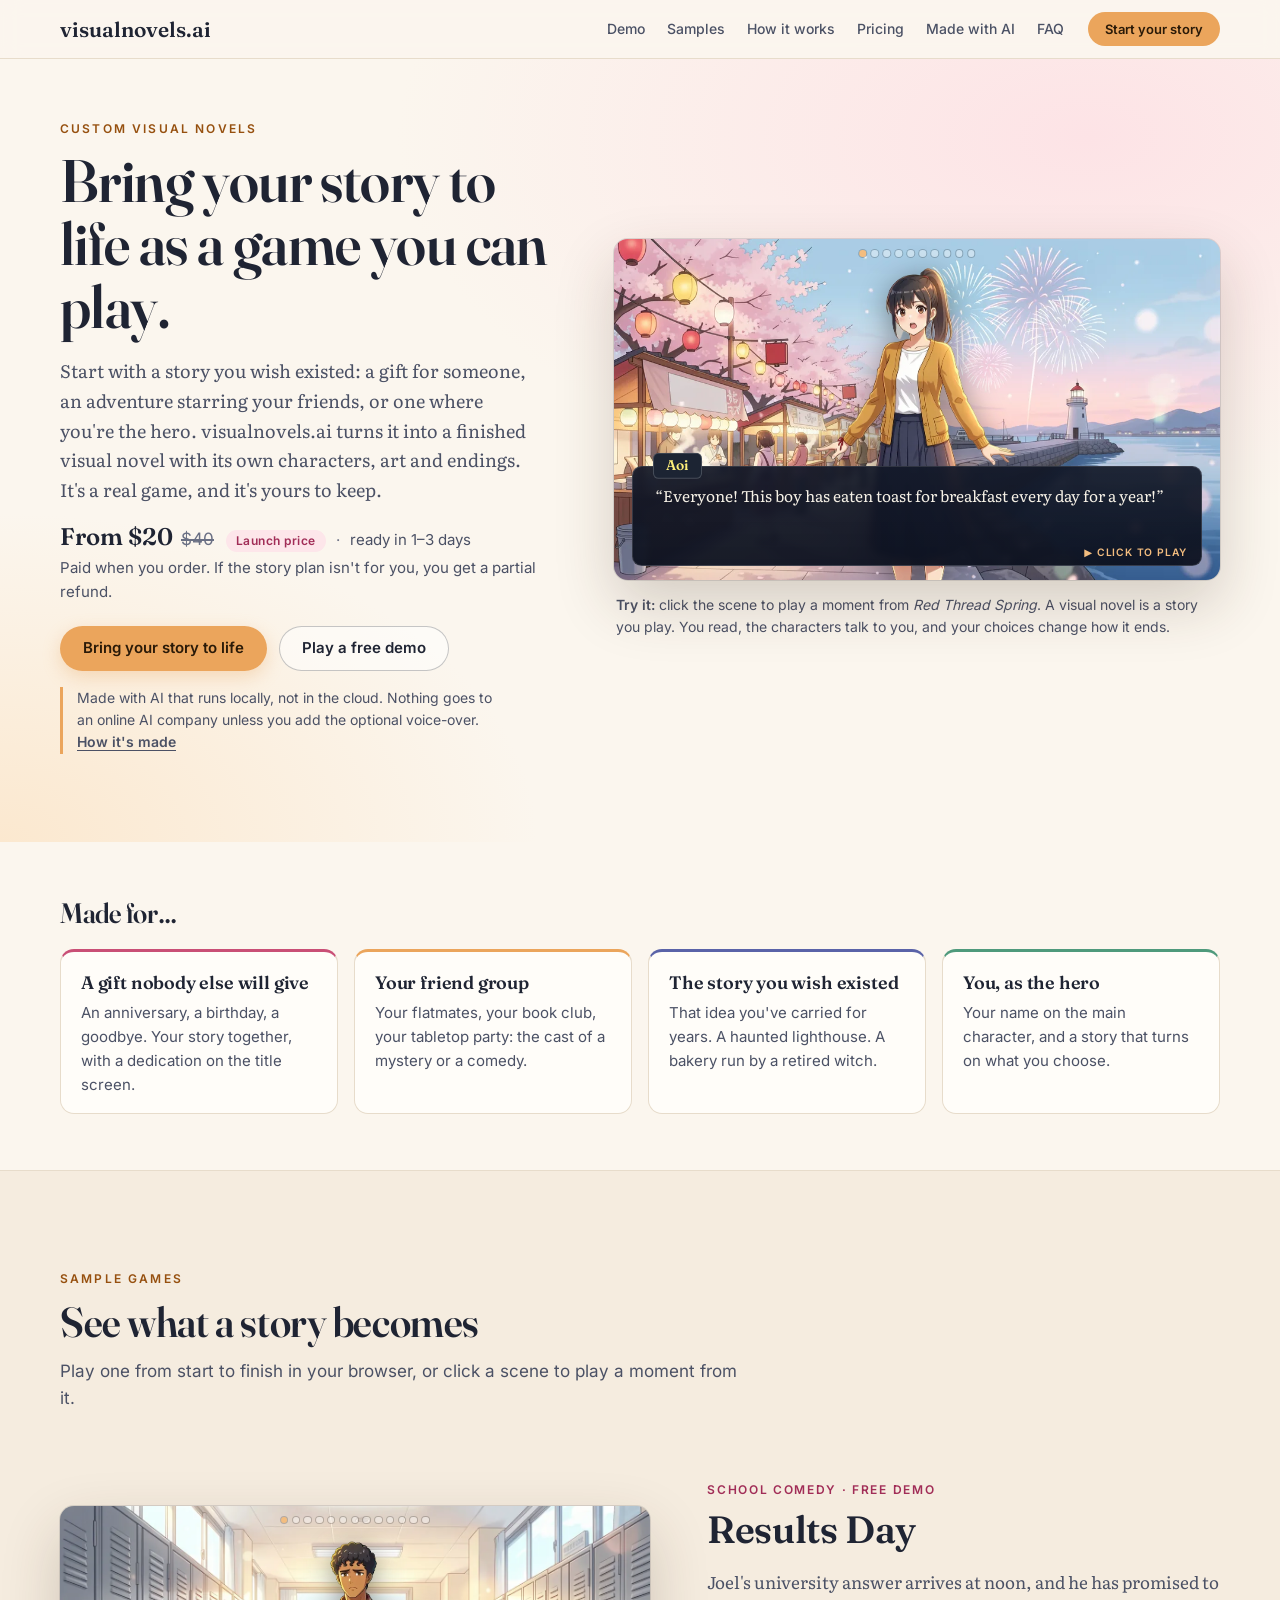
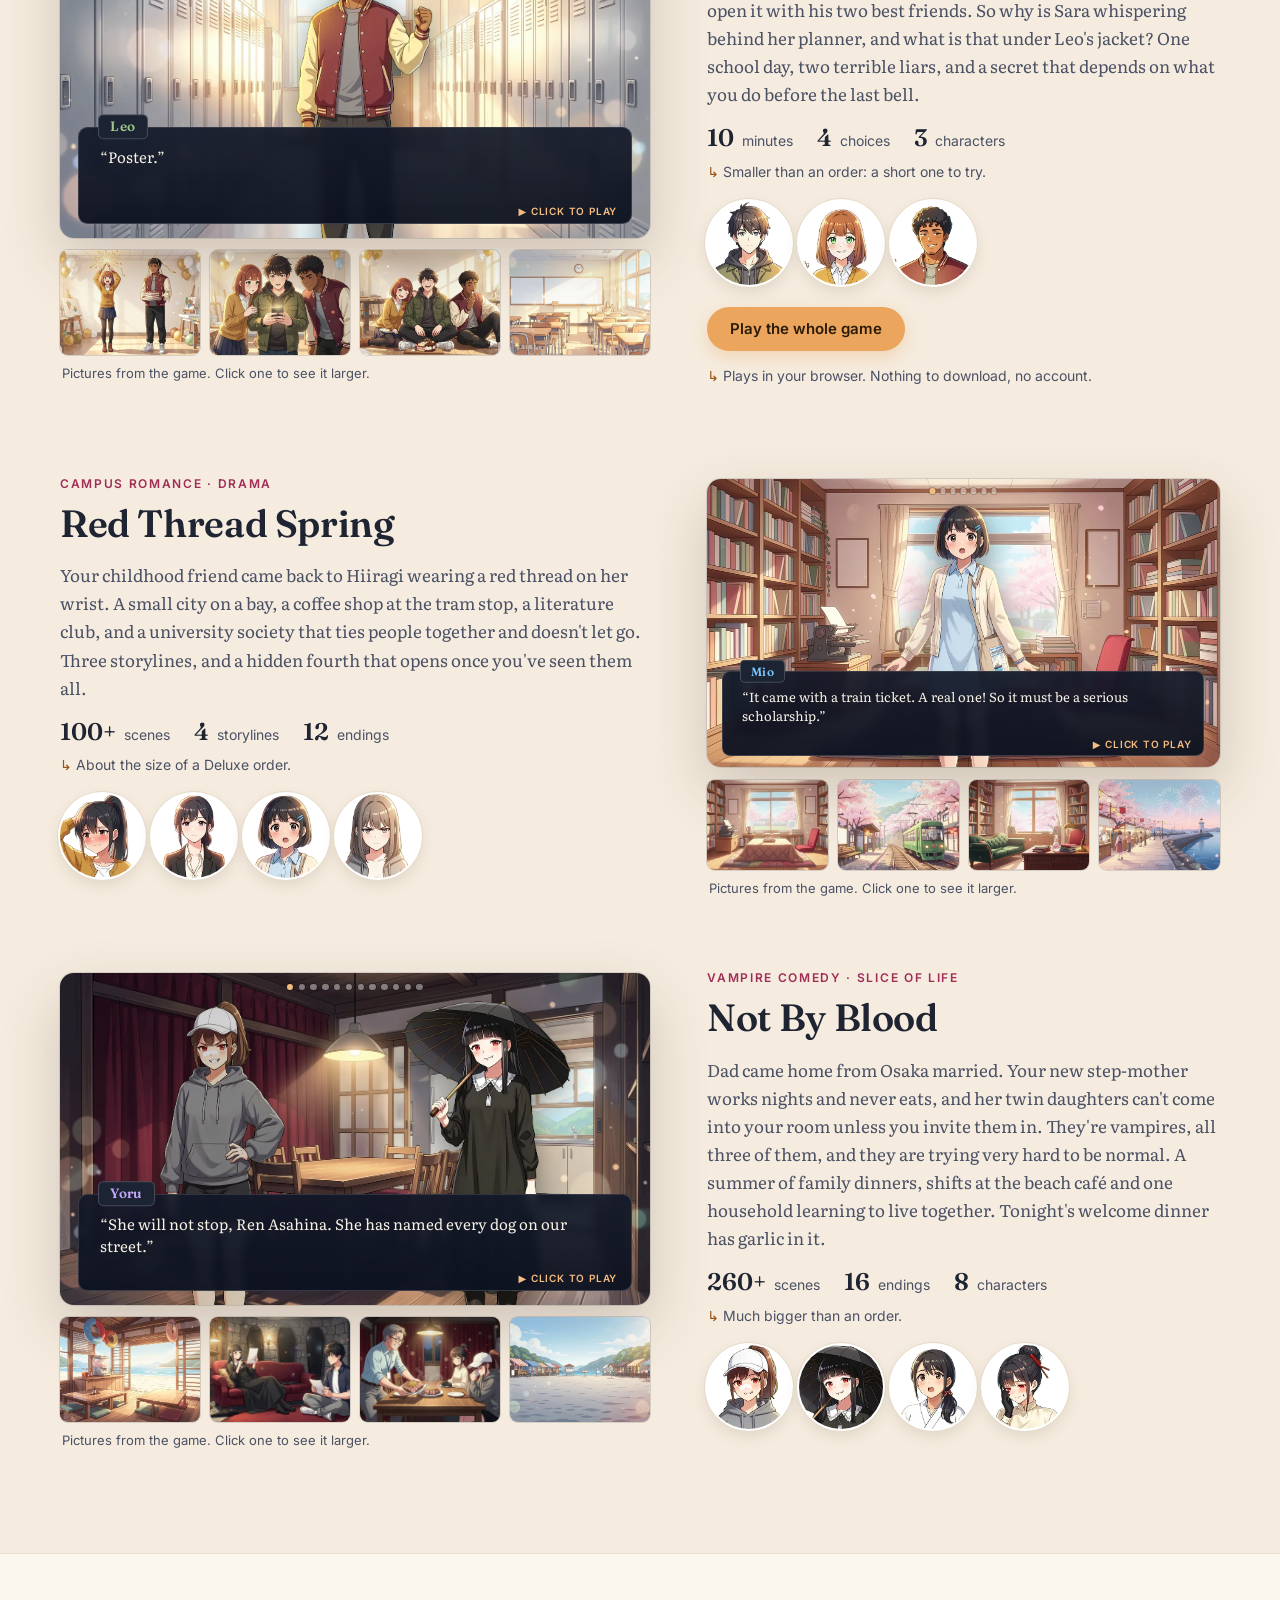
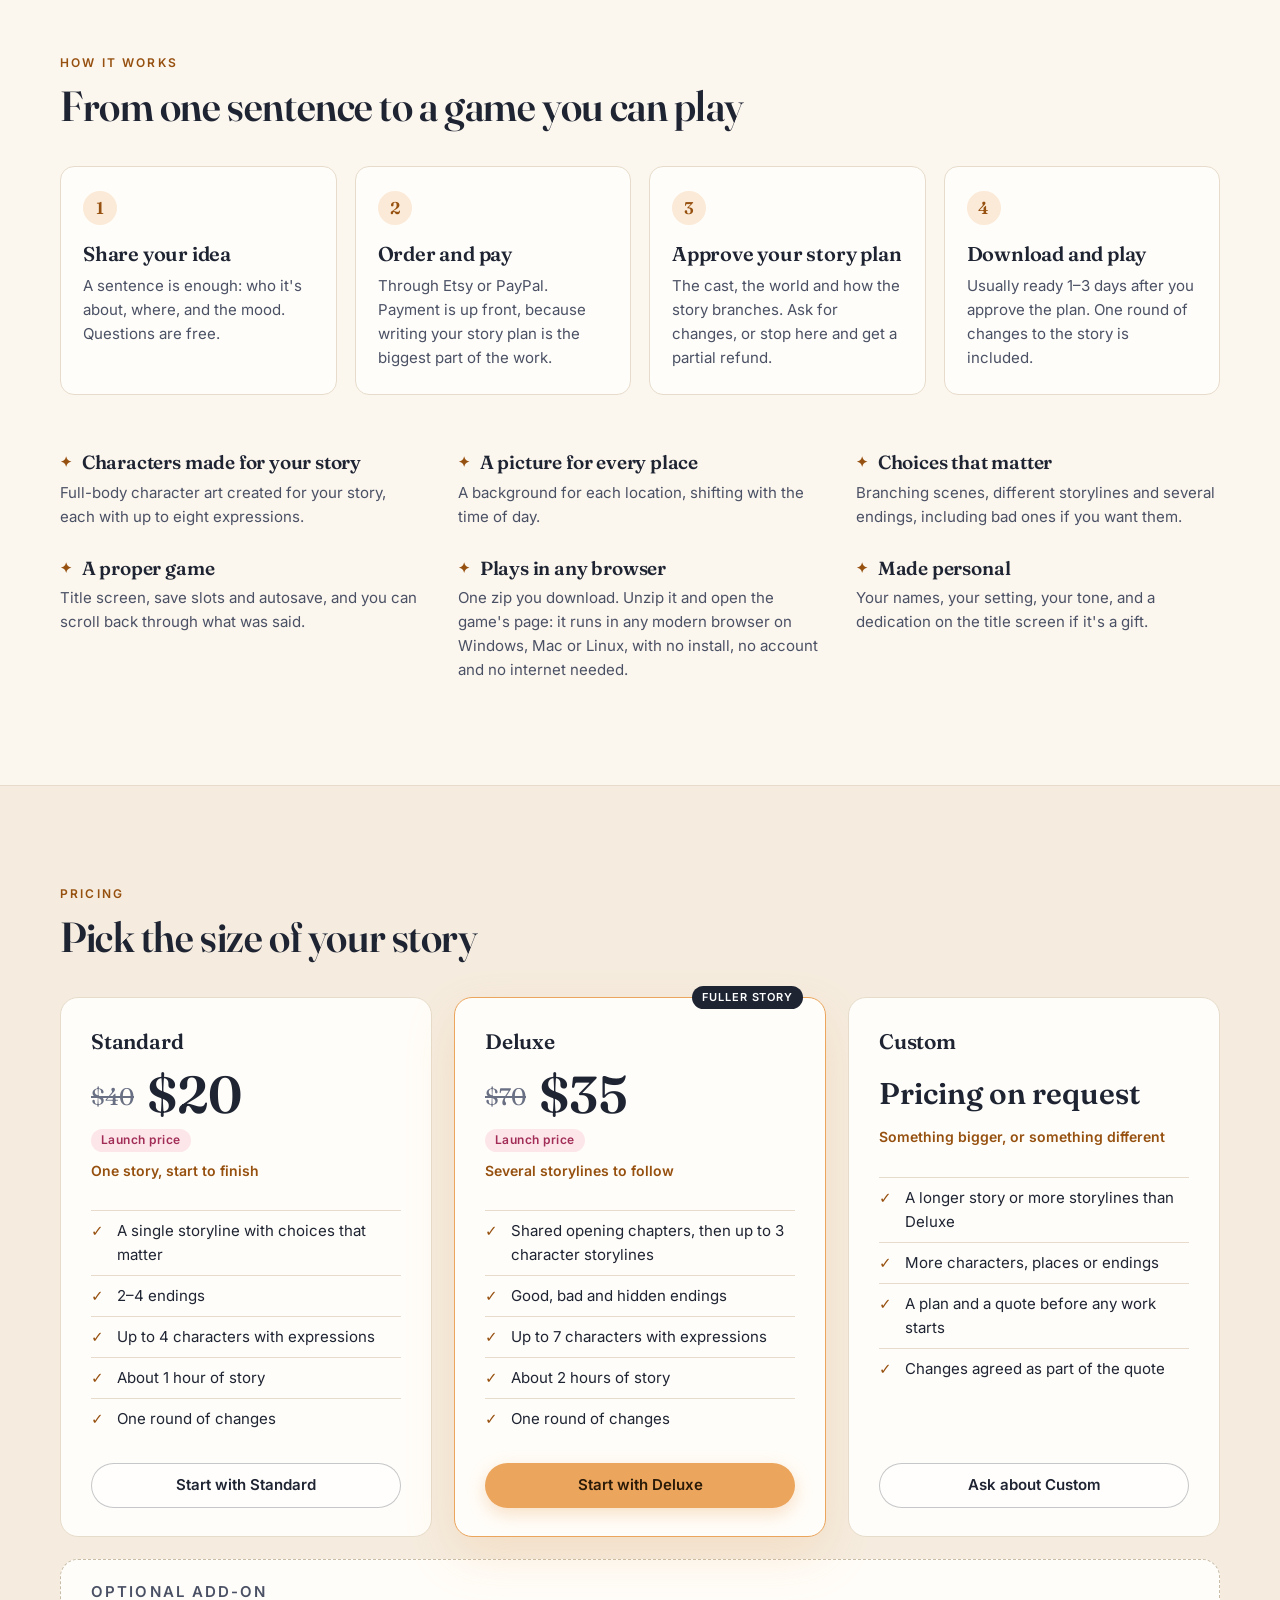
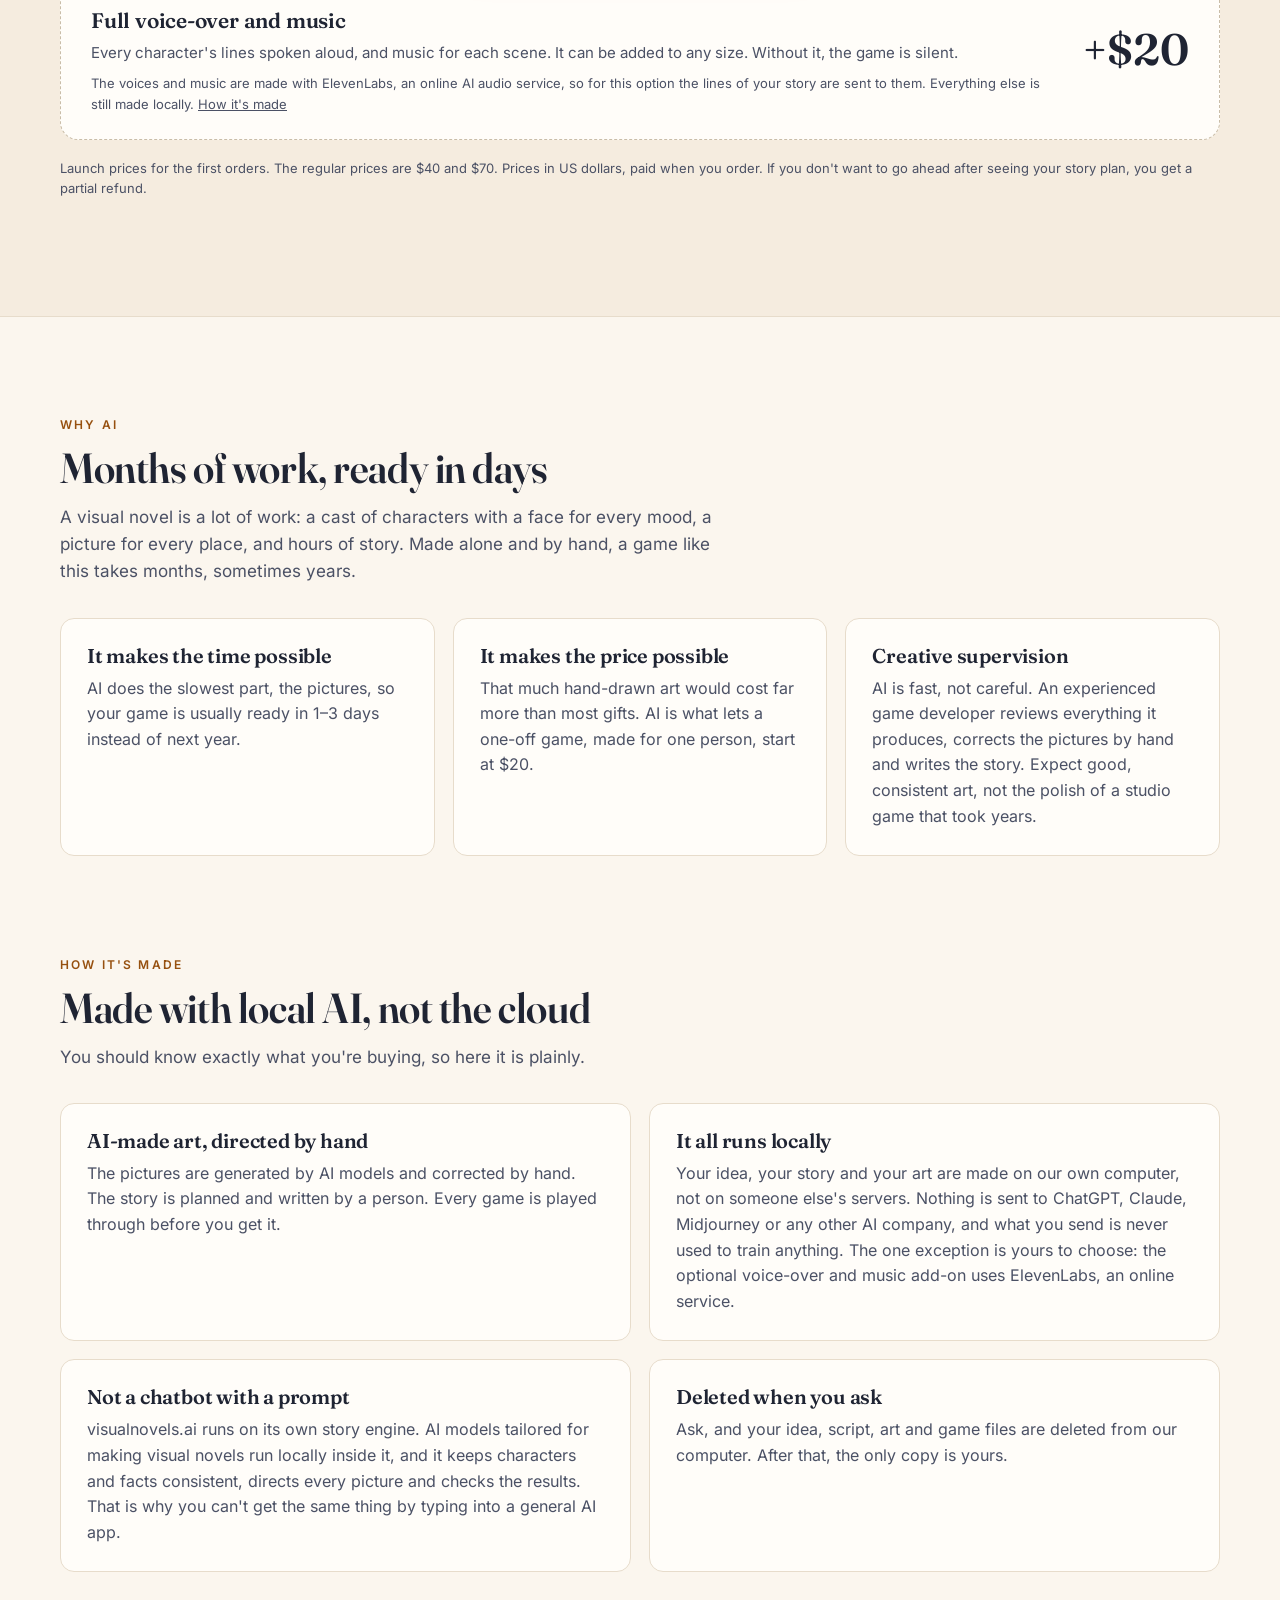
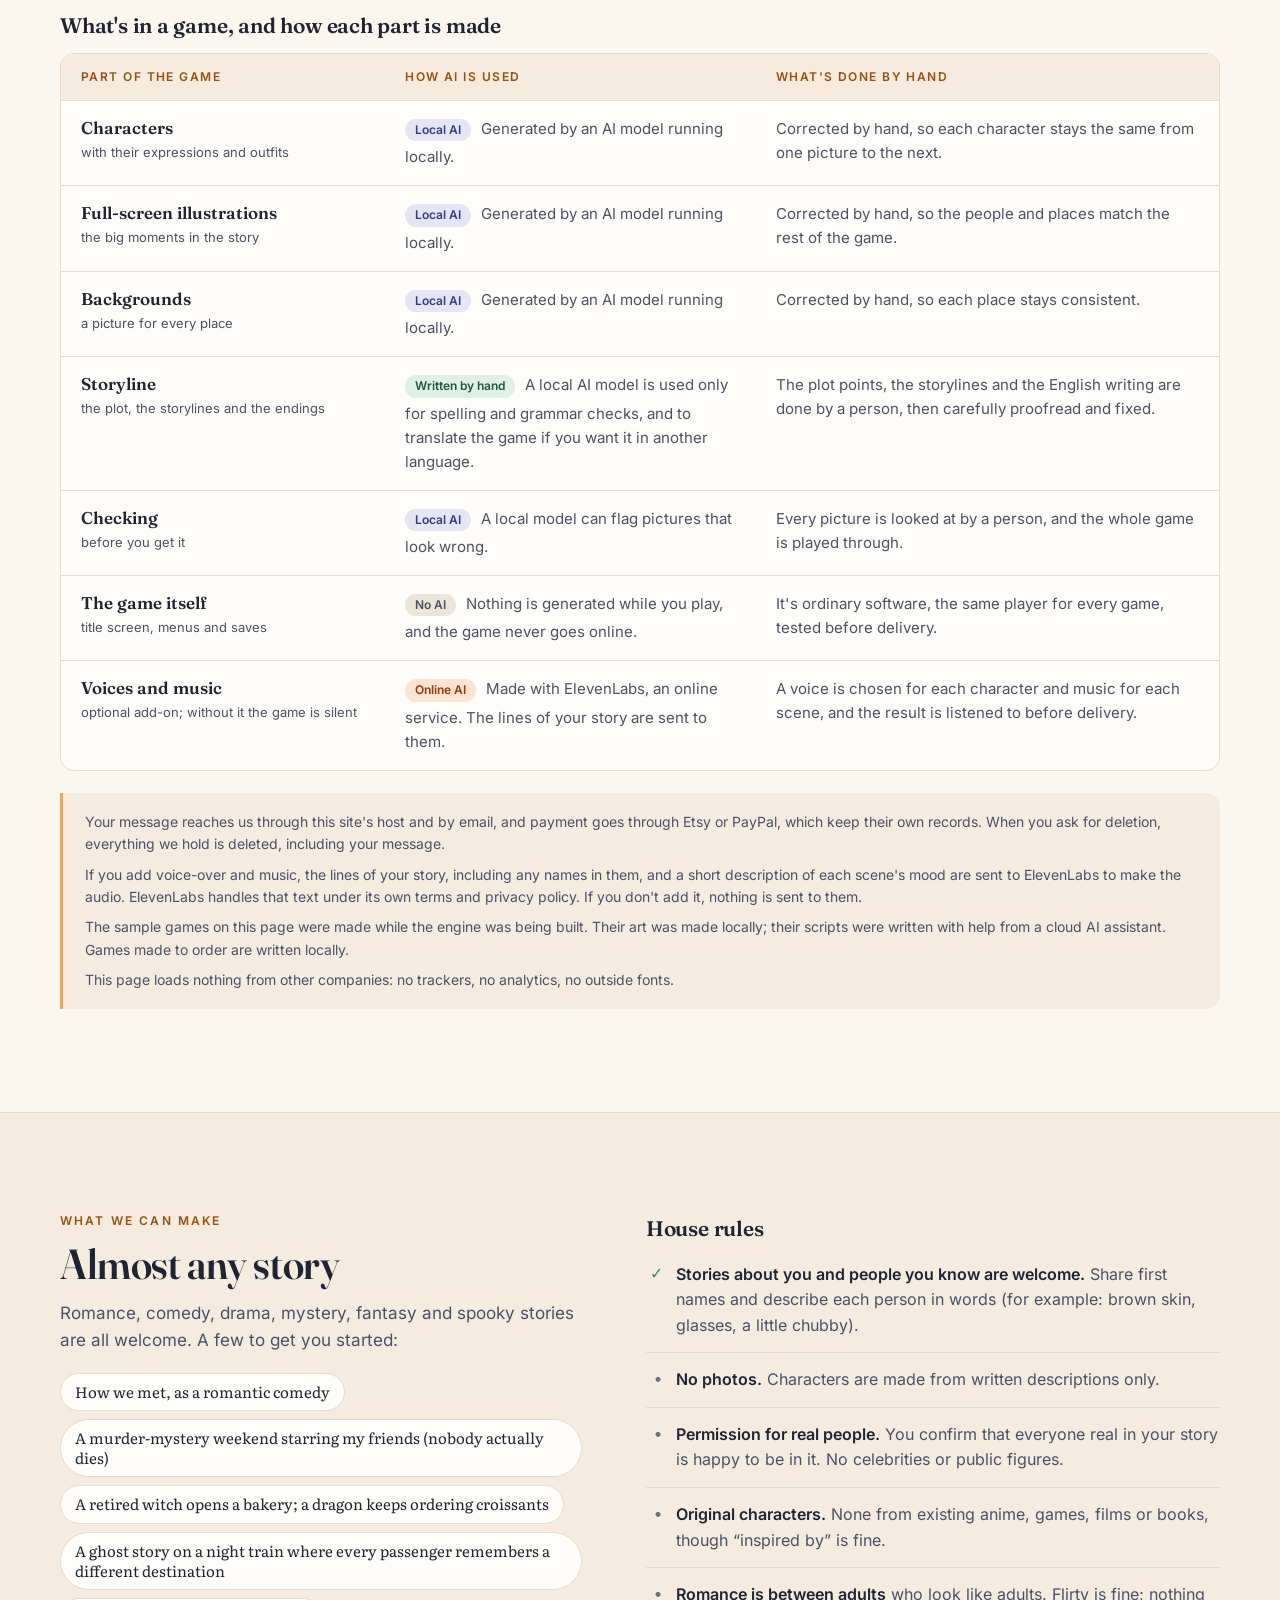
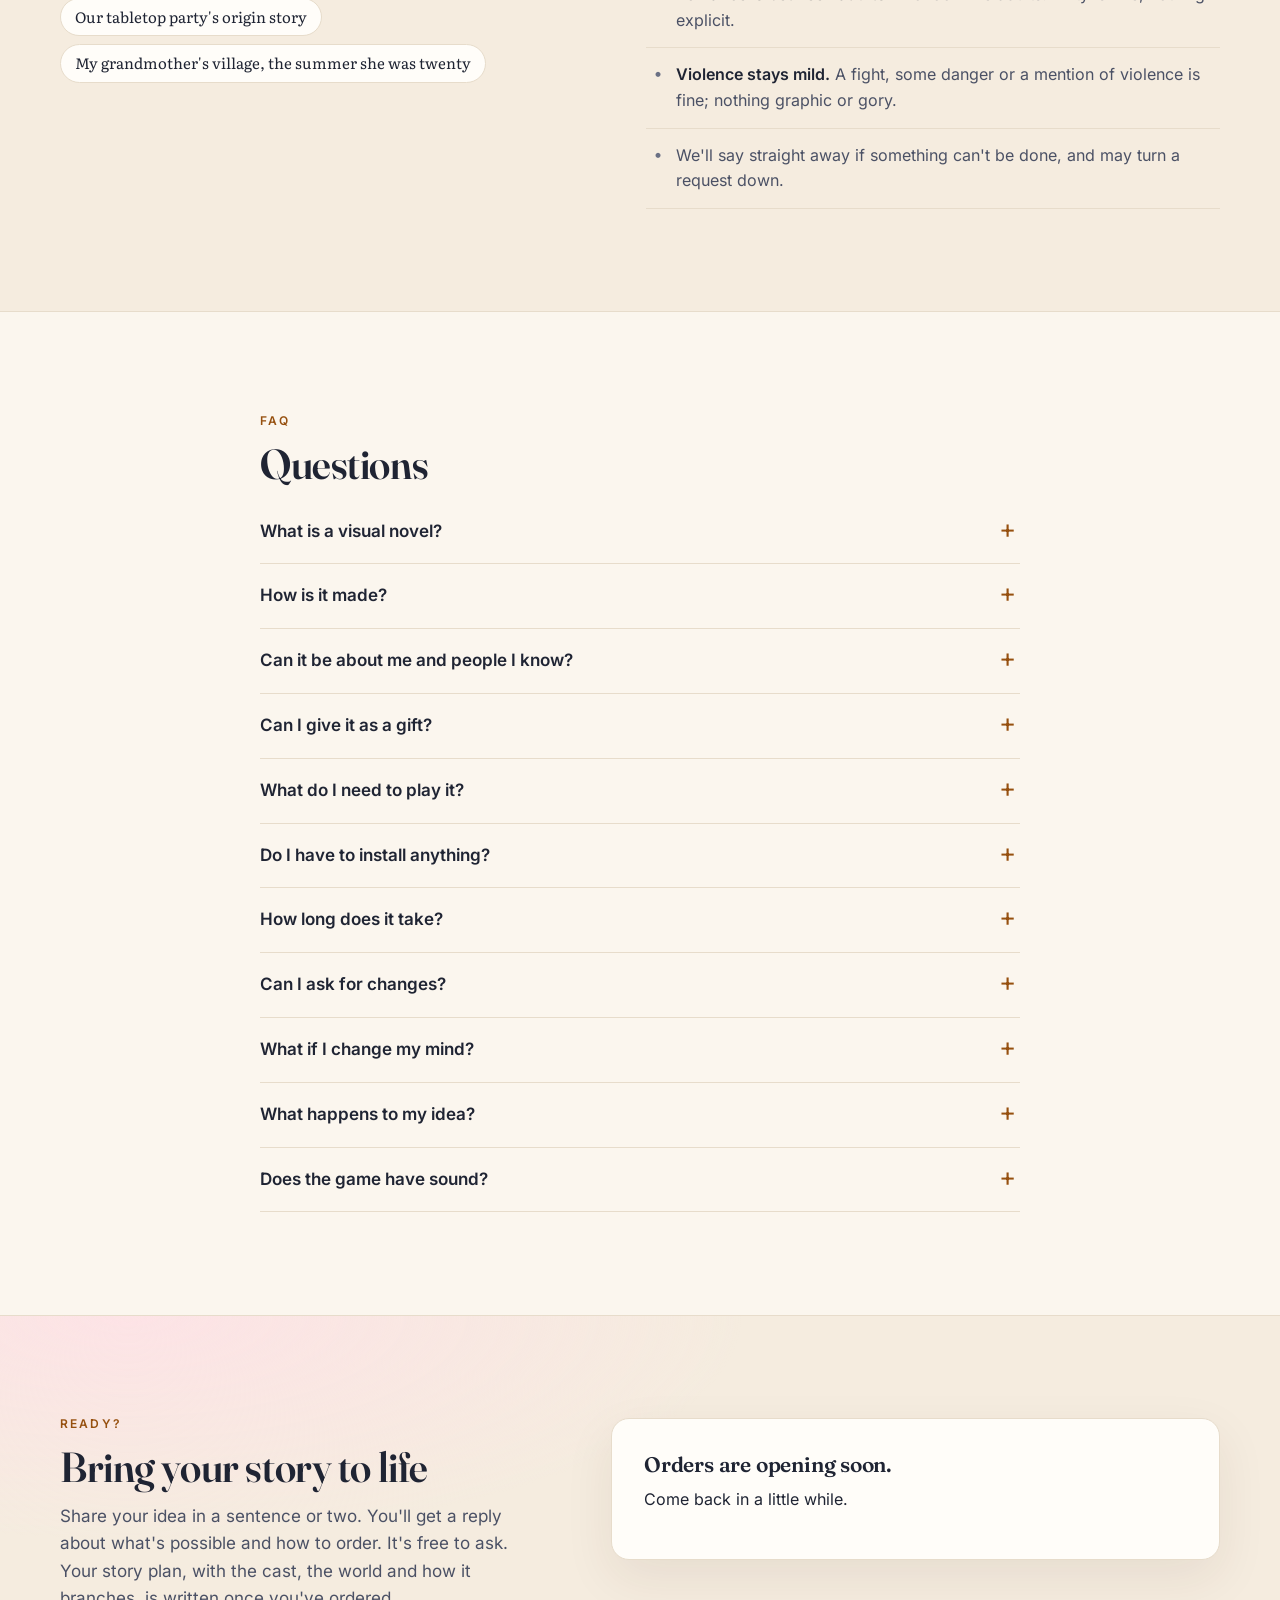
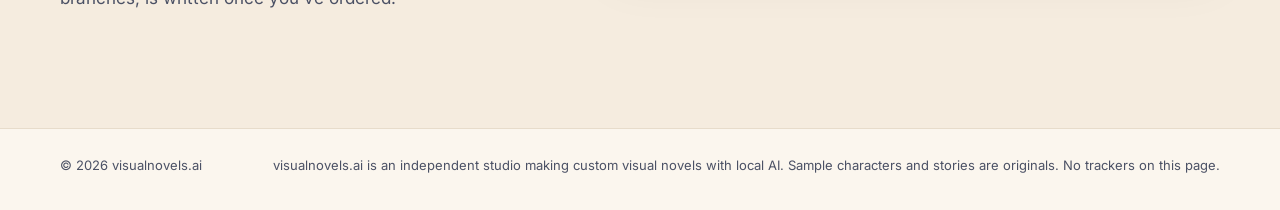
==== commit 7bcb34b8: "Deliver games as a browser build, not a Windows program The feature card and the FAQ now describe on" ====
--- a/index.html
+++ b/index.html
@@ -14,8 +14,8 @@
 <meta name="theme-color" content="#fbf6ee">
 <link rel="icon" href="favicon.svg" type="image/svg+xml">
 <link rel="stylesheet" href="fonts.css">
-<link rel="stylesheet" href="style.css?v=15">
-<script src="config.js?v=15"></script>
+<link rel="stylesheet" href="style.css?v=16">
+<script src="config.js?v=16"></script>
 </head>
 <body>
 
@@ -238,7 +238,7 @@
         <div><h3>A picture for every place</h3><p>A background for each location, shifting with the time of day.</p></div>
         <div><h3>Choices that matter</h3><p>Branching scenes, different storylines and several endings, including bad ones if you want them.</p></div>
         <div><h3>A proper game</h3><p>Title screen, save slots and autosave, and you can scroll back through what was said.</p></div>
-        <div><h3>Plays offline</h3><p>One file you download. It runs on Windows 10 and 11, with no account and no internet needed.</p></div>
+        <div><h3>Plays in any browser</h3><p>One zip you download. Unzip it and open the game's page: it runs in any modern browser on Windows, Mac or Linux, with no install, no account and no internet needed.</p></div>
         <div><h3>Made personal</h3><p>Your names, your setting, your tone, and a dedication on the title screen if it's a gift.</p></div>
       </div>
 
@@ -459,15 +459,15 @@
       </details>
       <details>
         <summary>Can I give it as a gift?</summary>
-        <p>Yes, and it makes a good one. Say who it's for and a dedication goes on the title screen. You get a download link you can pass on.</p>
+        <p>Yes, and it makes a good one. Say who it's for and a dedication goes on the title screen. You get a download link you can pass on, and it plays in the browser they already have.</p>
       </details>
       <details>
         <summary>What do I need to play it?</summary>
-        <p>A Windows 10 or 11 PC. Mac and phones aren't supported yet. The game is a single file of about 115&nbsp;MB, delivered as a download link. The free demo, <a href="#demo">Results Day</a>, is the exception: it plays here in your browser.</p>
-      </details>
-      <details>
-        <summary>Windows says “Windows protected your PC”. Is that safe?</summary>
-        <p>Windows shows that for programs from small makers that don't carry a paid publisher certificate. Click <em>More info</em>, then <em>Run anyway</em>.</p>
+        <p>A computer with a web browser: Windows, Mac or Linux. You get a download link to one zip file, usually under 20&nbsp;MB. Unzip it, open the folder and double-click the game's page. It opens in your browser and works without the internet. A phone or tablet can't open a game from a folder, but the same files play there once they're on a web host. To see how a game plays, try the free demo, <a href="#demo">Results Day</a>, right here on this page.</p>
+      </details>
+      <details>
+        <summary>Do I have to install anything?</summary>
+        <p>No. The game is a folder of ordinary web files, not a program, so nothing is installed. Your saves are kept by your browser on your computer: they stay when you close it, and they go if you clear that browser's site data or switch to a different browser.</p>
       </details>
       <details>
         <summary>How long does it take?</summary>
@@ -588,6 +588,6 @@
   <p></p>
 </dialog>
 
-<script src="site.js?v=15"></script>
+<script src="site.js?v=16"></script>
 </body>
 </html>
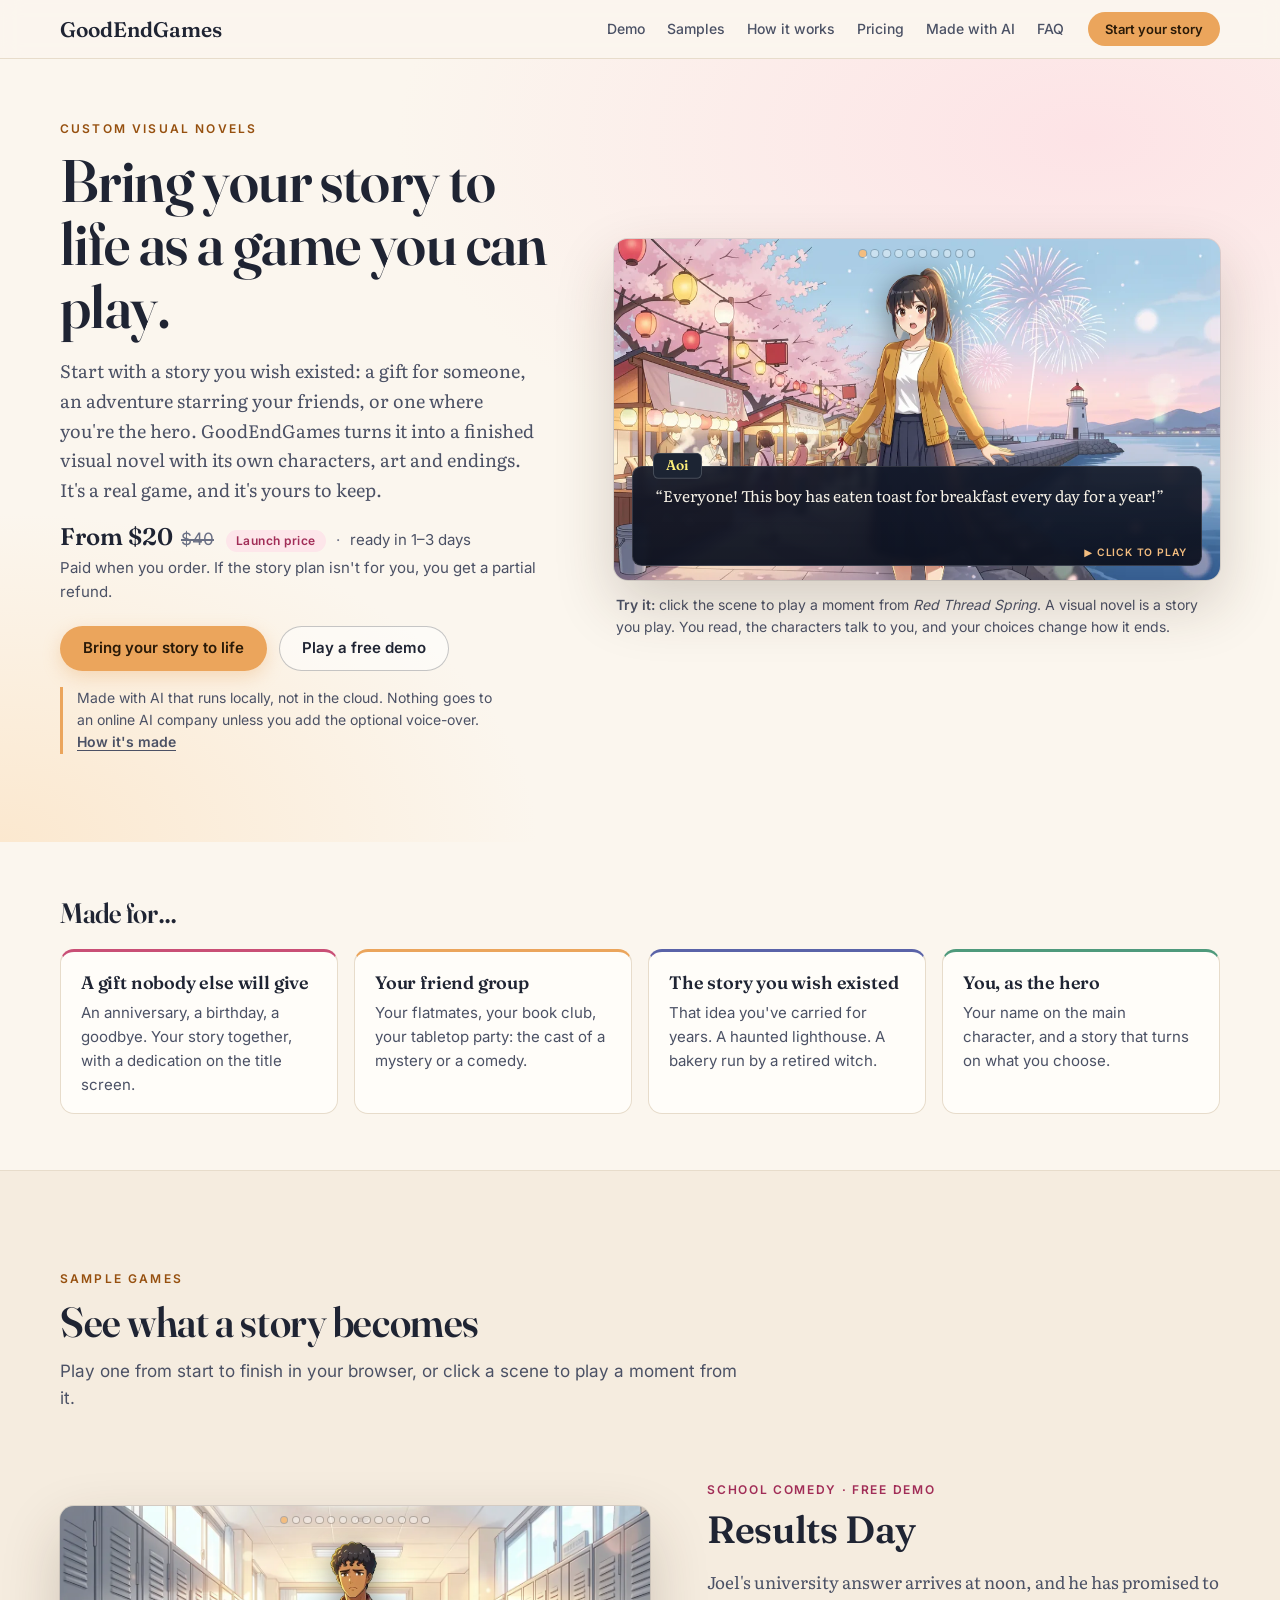
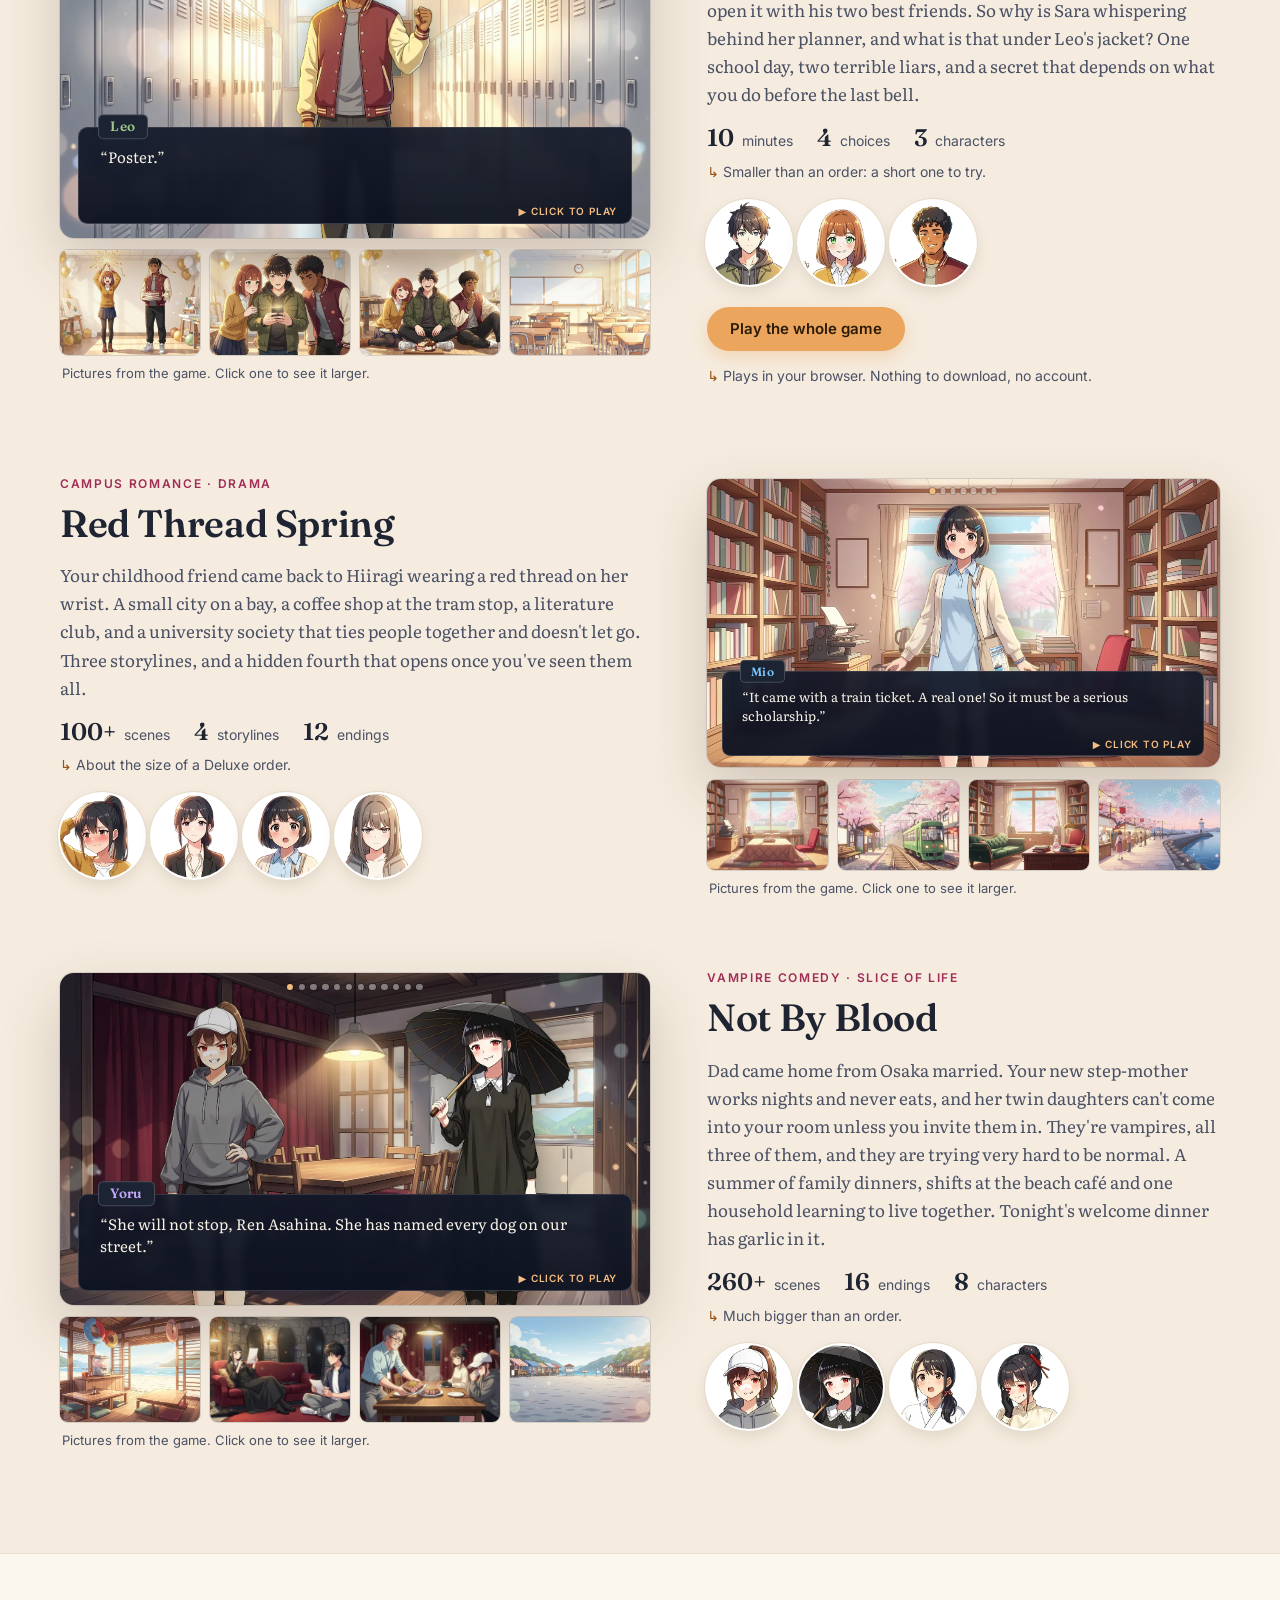
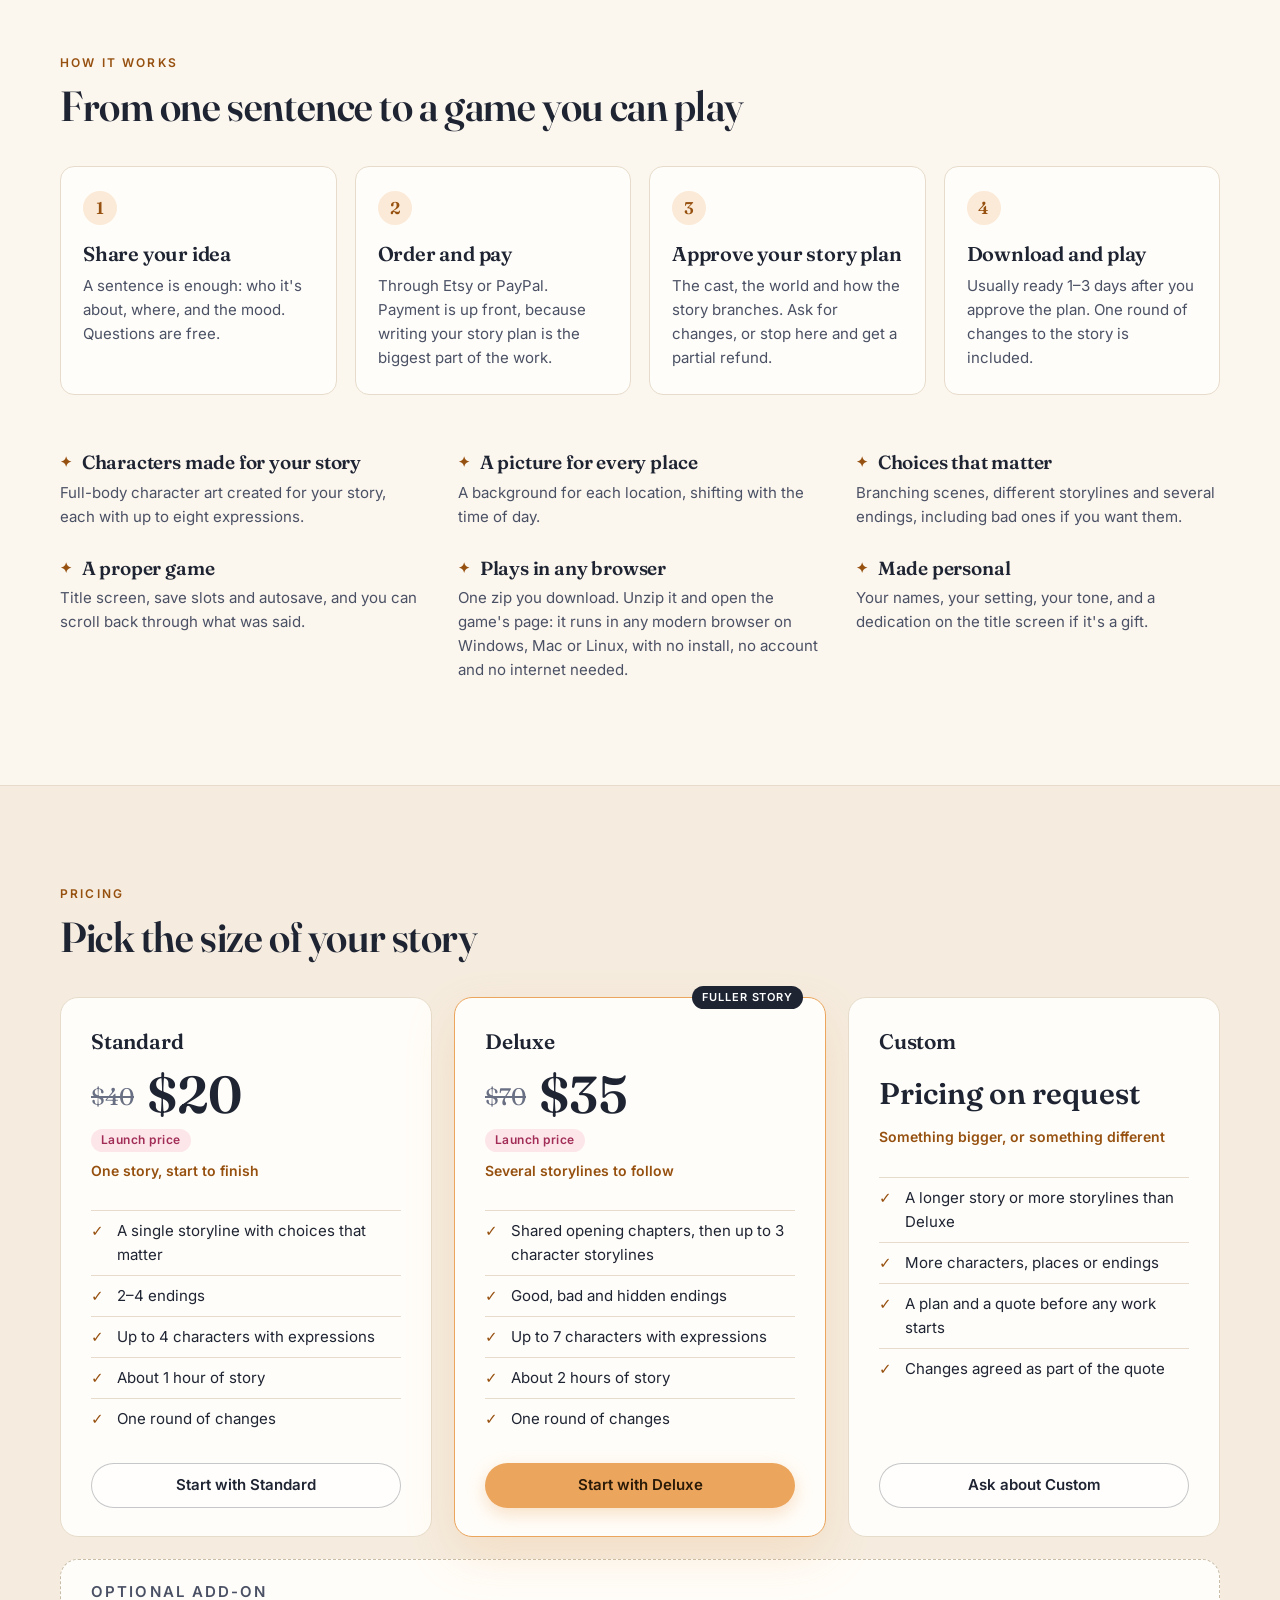
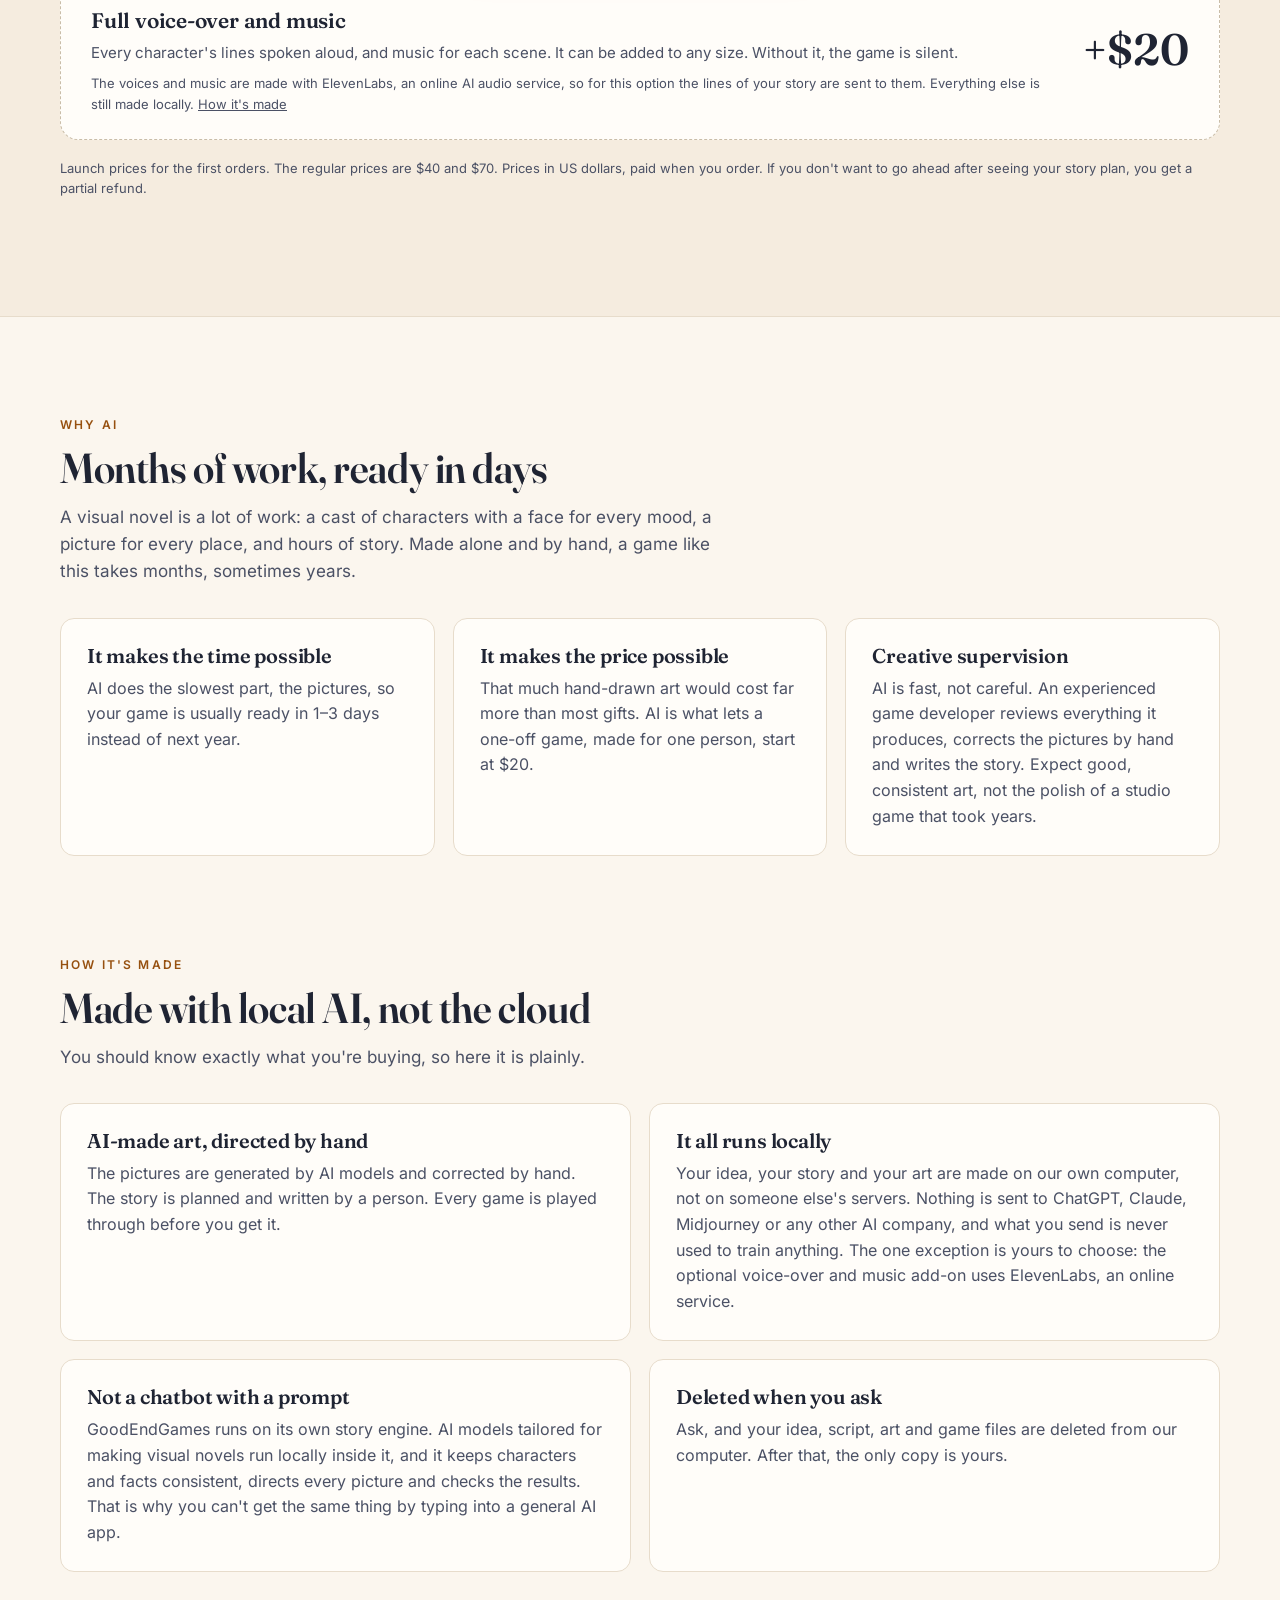
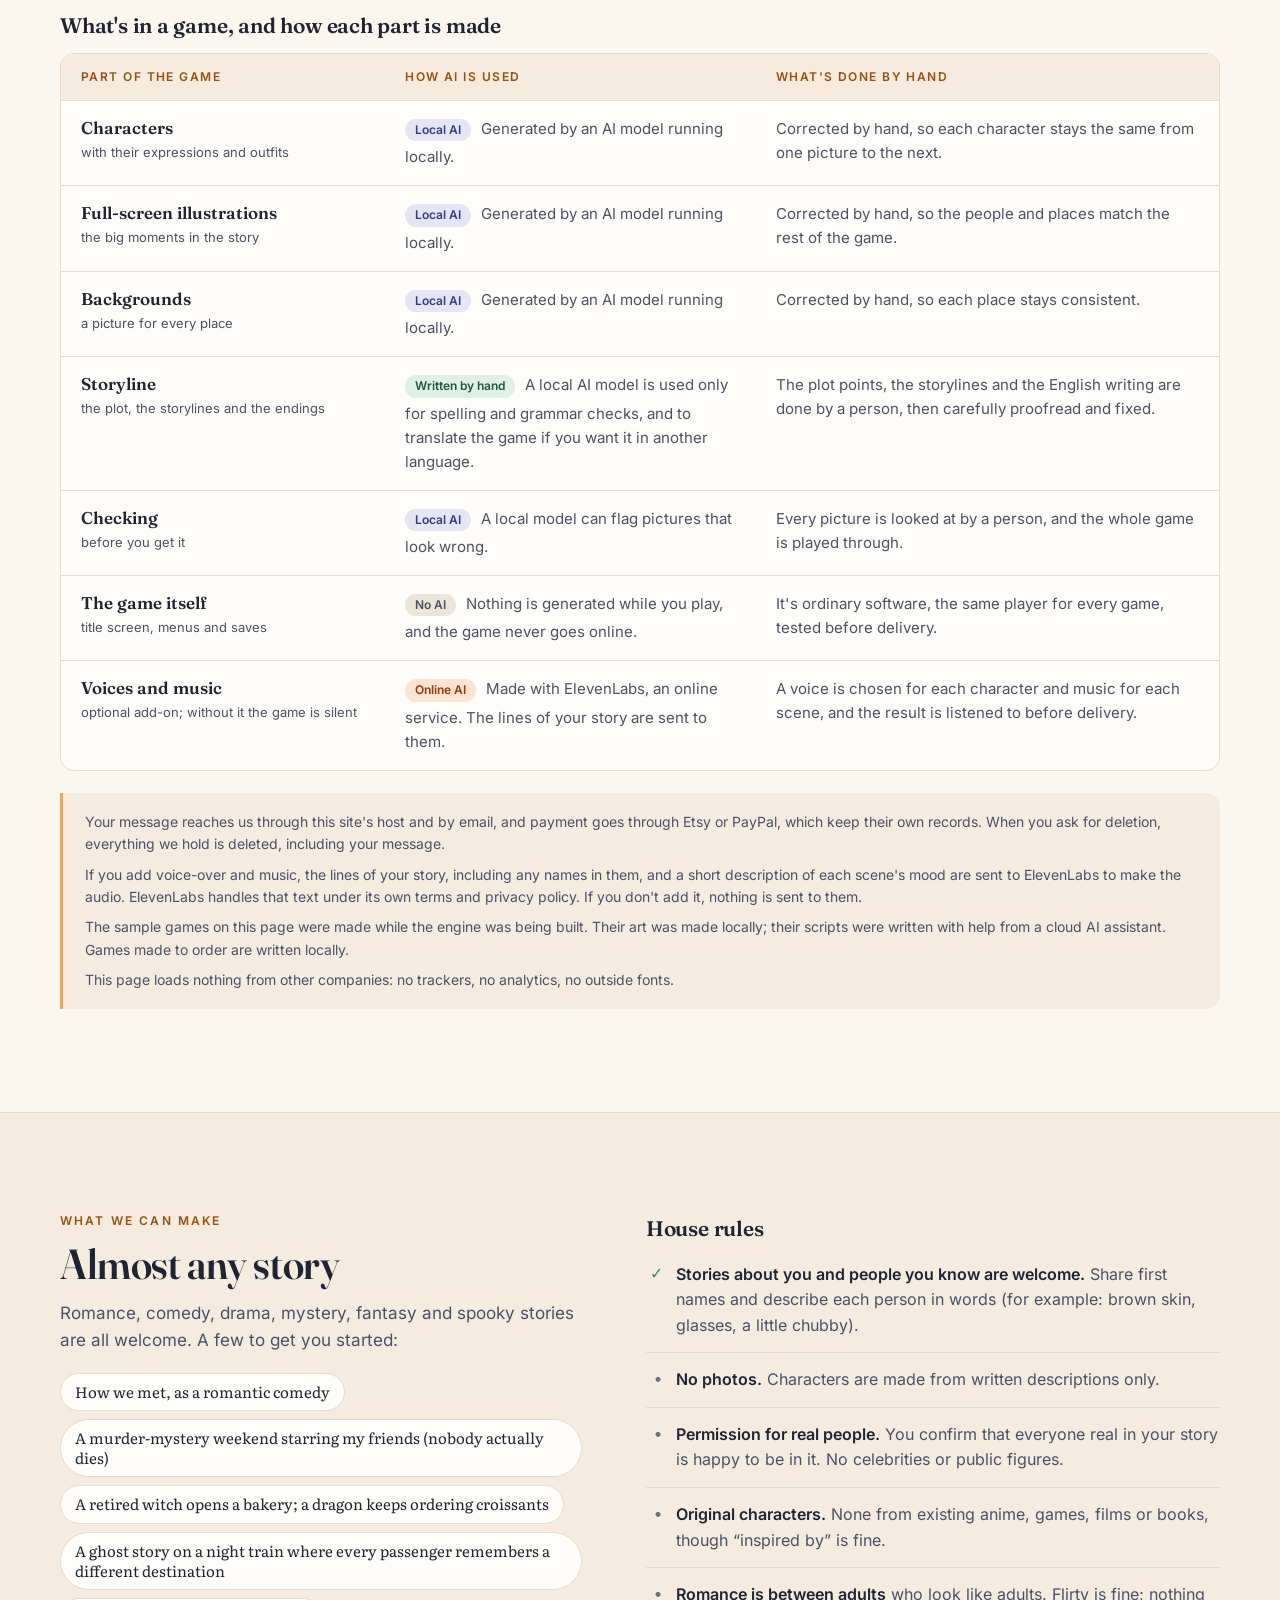
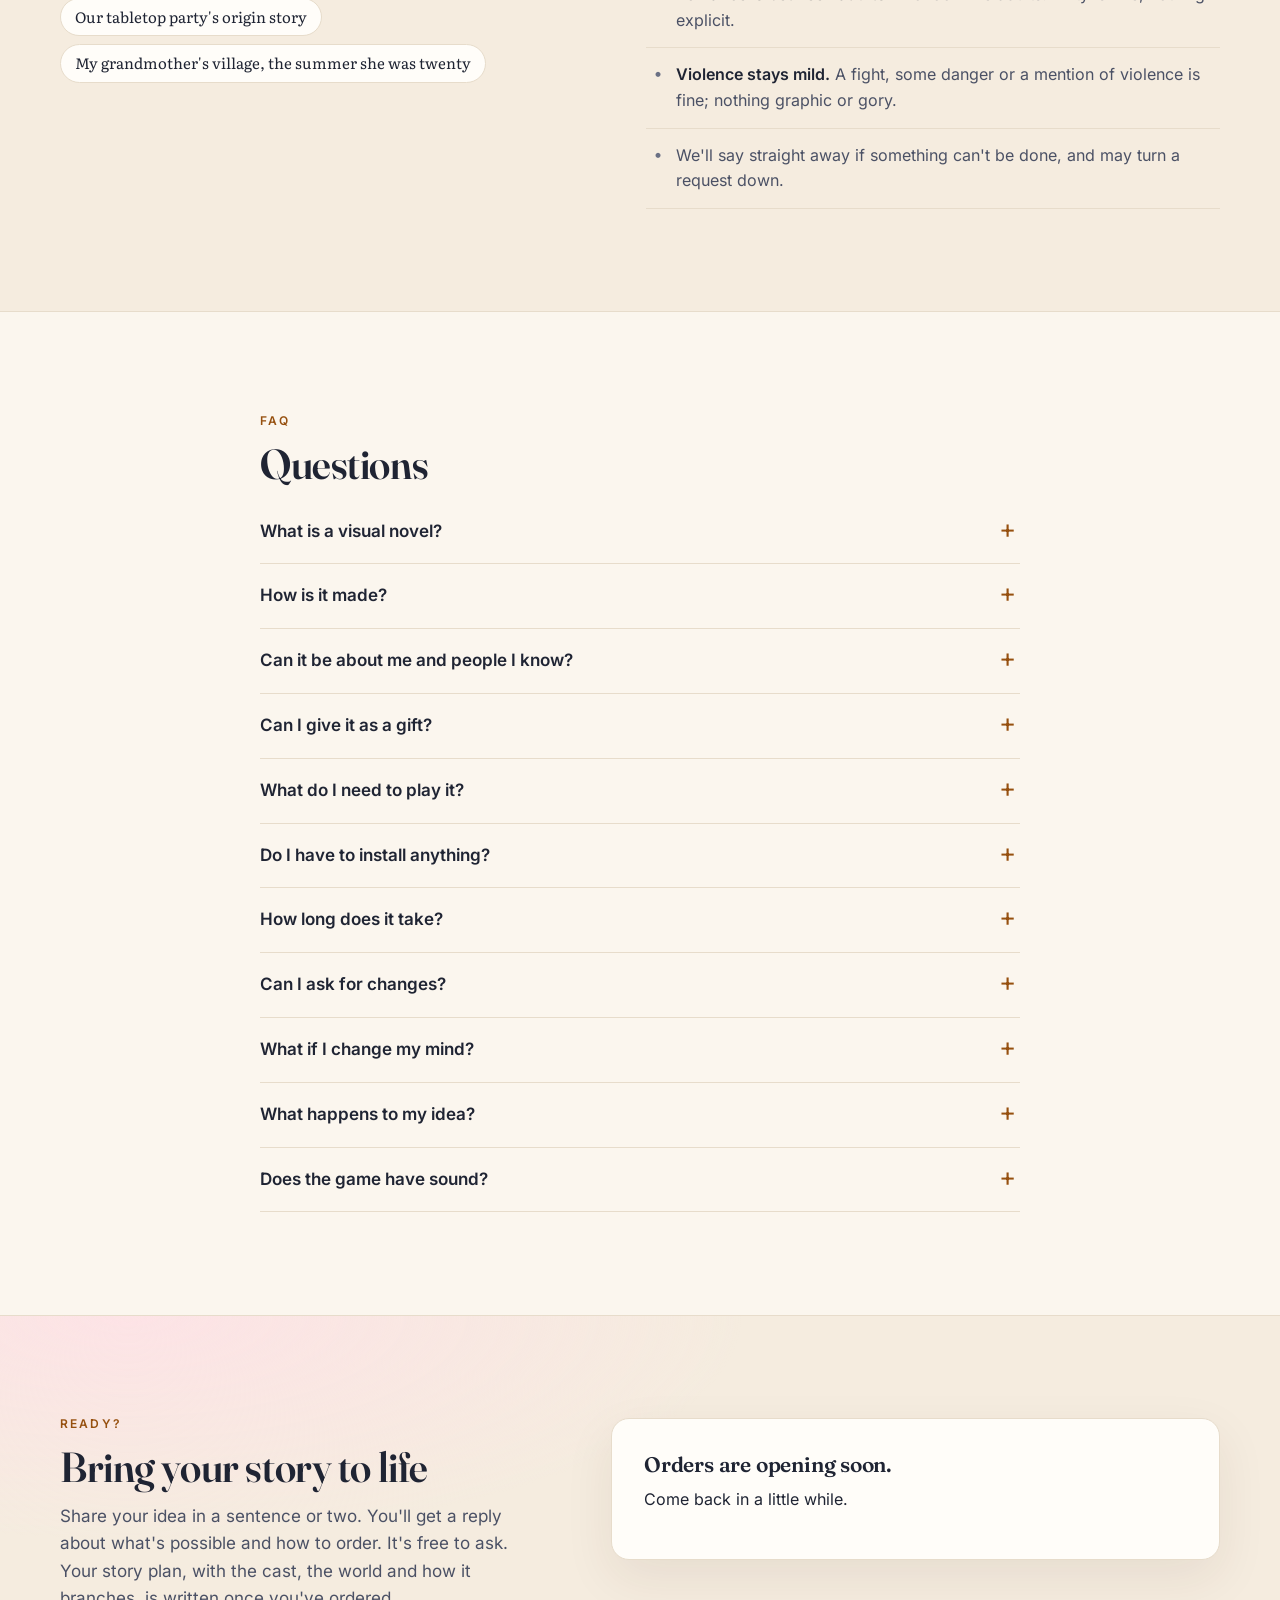
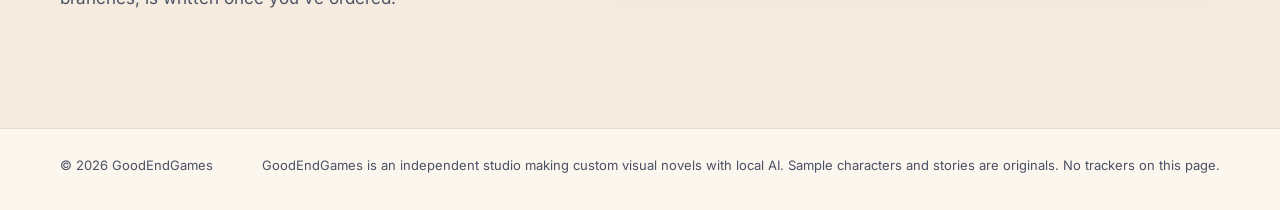
==== commit d59344cb: "Rename the brand to GoodEndGames Co-Authored-By: Claude Fable 5.2 <noreply@anthropic.com>" ====
--- a/index.html
+++ b/index.html
@@ -14,13 +14,13 @@
 <meta name="theme-color" content="#fbf6ee">
 <link rel="icon" href="favicon.svg" type="image/svg+xml">
 <link rel="stylesheet" href="fonts.css">
-<link rel="stylesheet" href="style.css?v=16">
-<script src="config.js?v=16"></script>
+<link rel="stylesheet" href="style.css?v=17">
+<script src="config.js?v=17"></script>
 </head>
 <body>
 
 <header class="nav">
-  <a class="brand" href="#top" data-brand>visualnovels.ai</a>
+  <a class="brand" href="#top" data-brand>GoodEndGames</a>
   <nav class="nav-links" aria-label="Sections">
     <a href="#demo">Demo</a>
     <a href="#samples">Samples</a>
@@ -41,7 +41,7 @@
         <p class="kicker">Custom visual novels</p>
         <h1 data-tagline>Bring your story to life as a game you can play.</h1>
         <p class="lede">Start with a story you wish existed: a gift for someone, an adventure starring your friends, or one
-          where you're the hero. <span data-brand>visualnovels.ai</span> turns it into a finished visual novel with its own characters, art and endings.
+          where you're the hero. <span data-brand>GoodEndGames</span> turns it into a finished visual novel with its own characters, art and endings.
           It's a real game, and it's yours to keep.</p>
         <p class="price-line"><strong>From <span data-price="standard">$20</span></strong> <s class="was" data-offer><span class="sr">Regular price </span><span data-regular="standard">$40</span></s><span data-offer data-offer-label>Launch price</span><span>ready in <span data-turnaround>1–3 days</span></span></p>
         <p class="price-note">Paid when you order. If the story plan isn't for you, you get <span data-plan-refund>a partial refund</span>.</p>
@@ -348,7 +348,7 @@
         </div>
         <div>
           <h3>Not a chatbot with a prompt</h3>
-          <p><span data-brand>visualnovels.ai</span> runs on its own story engine. AI models tailored for making visual novels run locally inside it, and it
+          <p><span data-brand>GoodEndGames</span> runs on its own story engine. AI models tailored for making visual novels run locally inside it, and it
             keeps characters and facts consistent, directs every picture and checks the results. That is why you can't
             get the same thing by typing into a general AI app.</p>
         </div>
@@ -575,8 +575,8 @@
 
 <footer class="footer">
   <div class="wrap footer-row">
-    <span>© <span data-year>2026</span> <span data-brand>visualnovels.ai</span> <a data-contact hidden>Contact</a></span>
-    <span><span data-brand>visualnovels.ai</span> is an independent studio making custom visual novels with local AI. Sample characters and stories are originals. No trackers on this page.</span>
+    <span>© <span data-year>2026</span> <span data-brand>GoodEndGames</span> <a data-contact hidden>Contact</a></span>
+    <span><span data-brand>GoodEndGames</span> is an independent studio making custom visual novels with local AI. Sample characters and stories are originals. No trackers on this page.</span>
   </div>
 </footer>
 
@@ -588,6 +588,6 @@
   <p></p>
 </dialog>
 
-<script src="site.js?v=16"></script>
+<script src="site.js?v=17"></script>
 </body>
 </html>
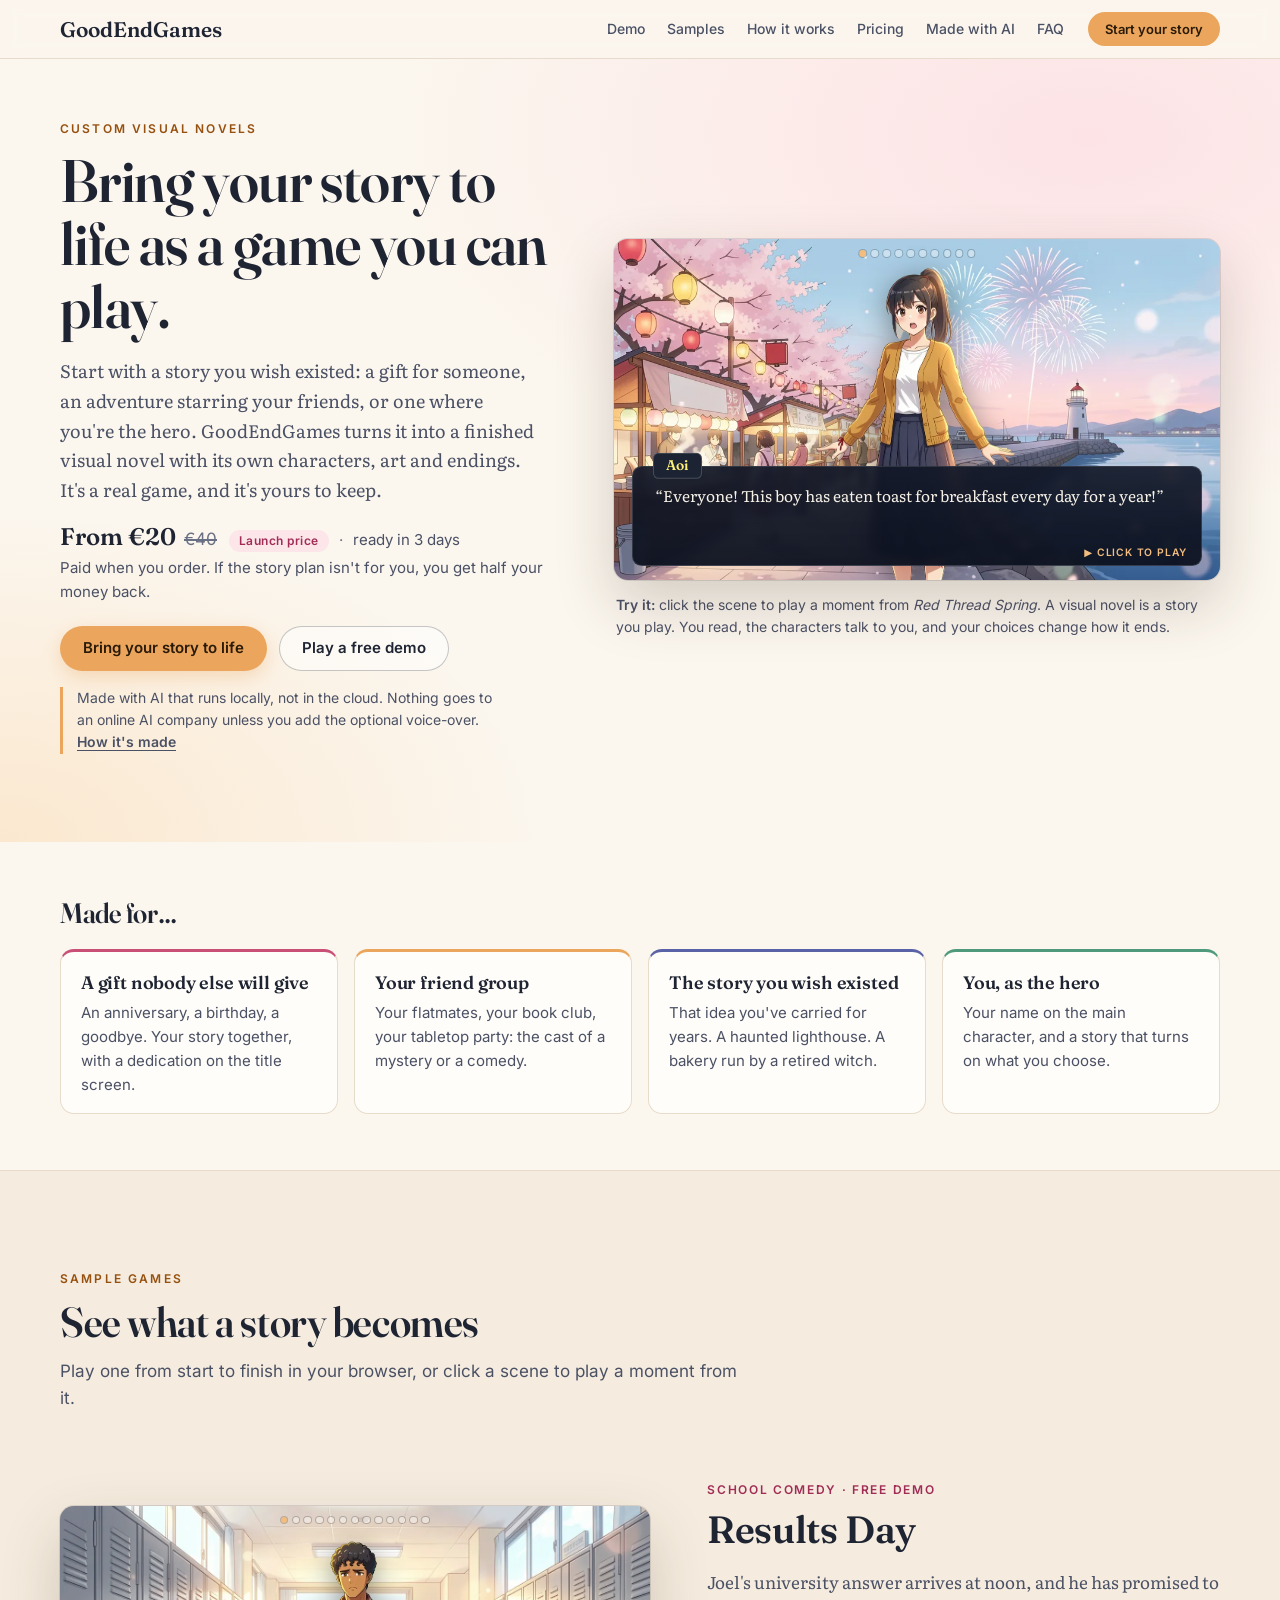
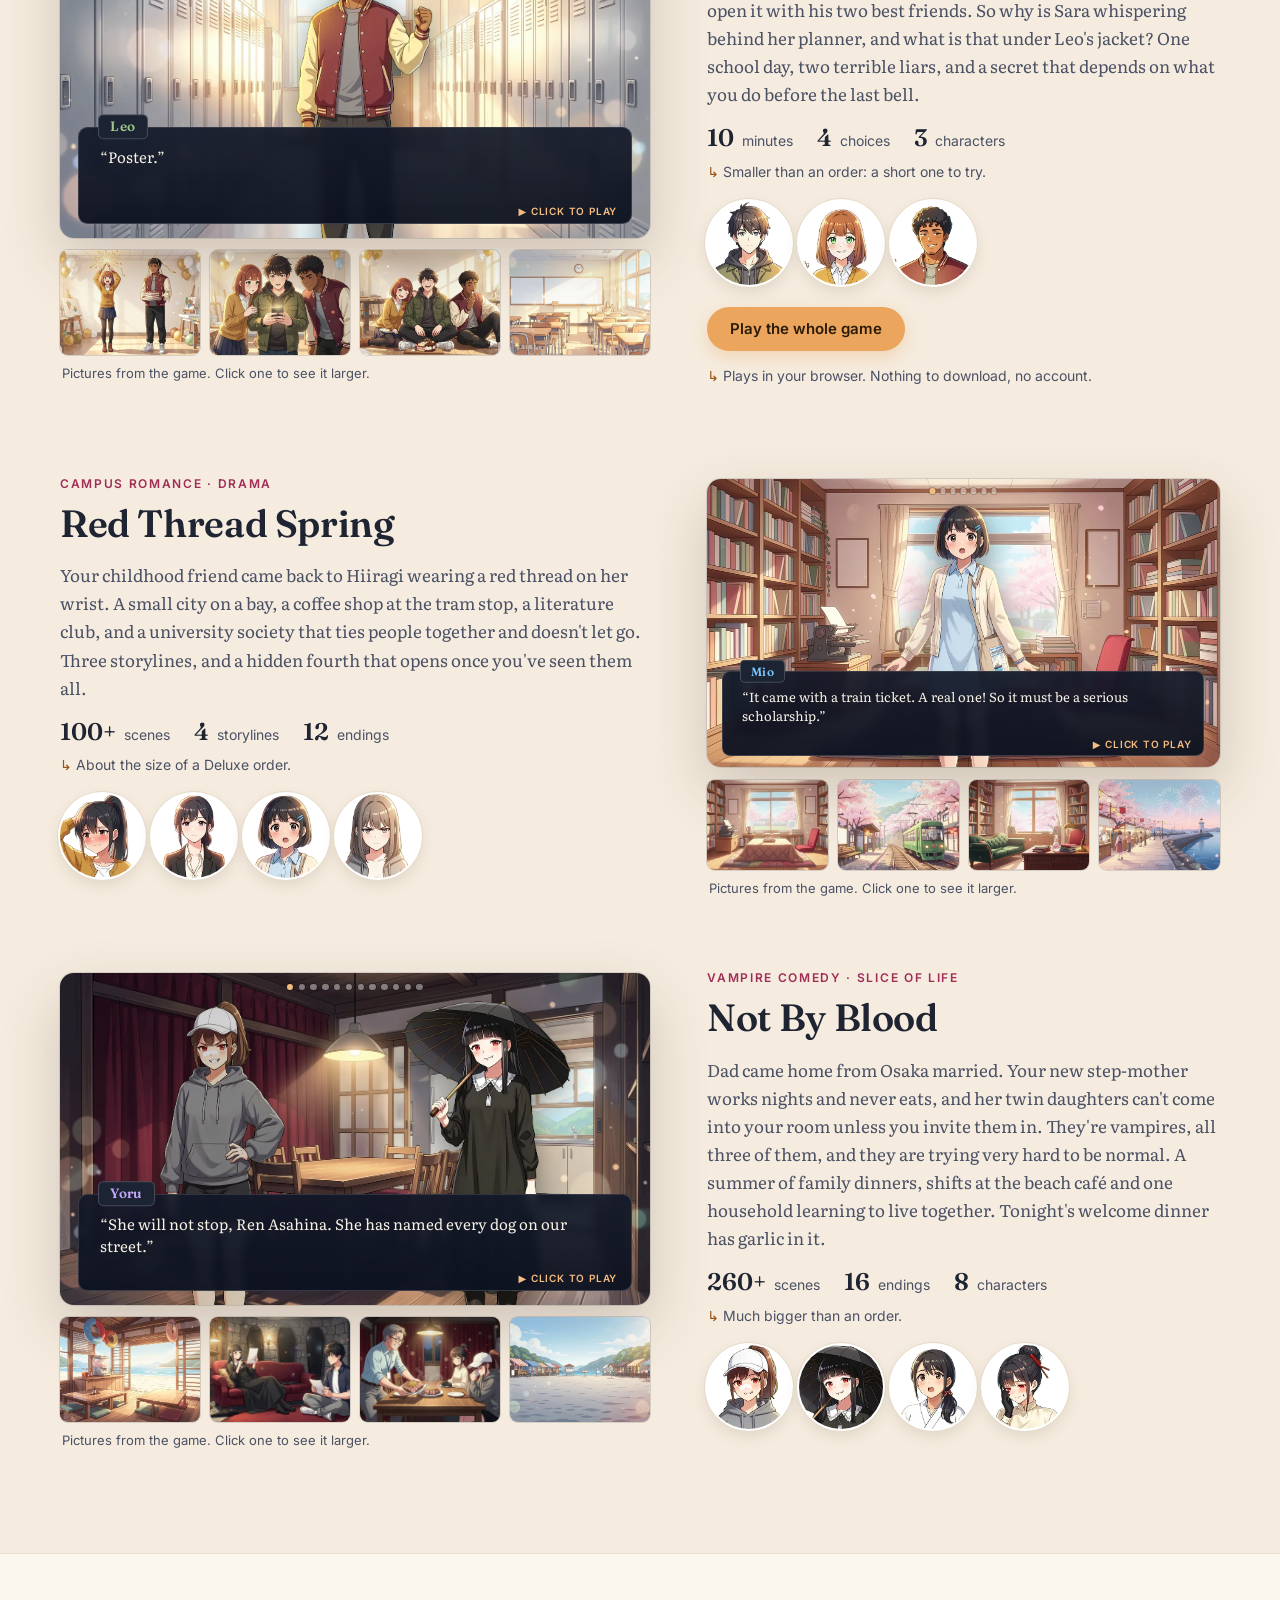
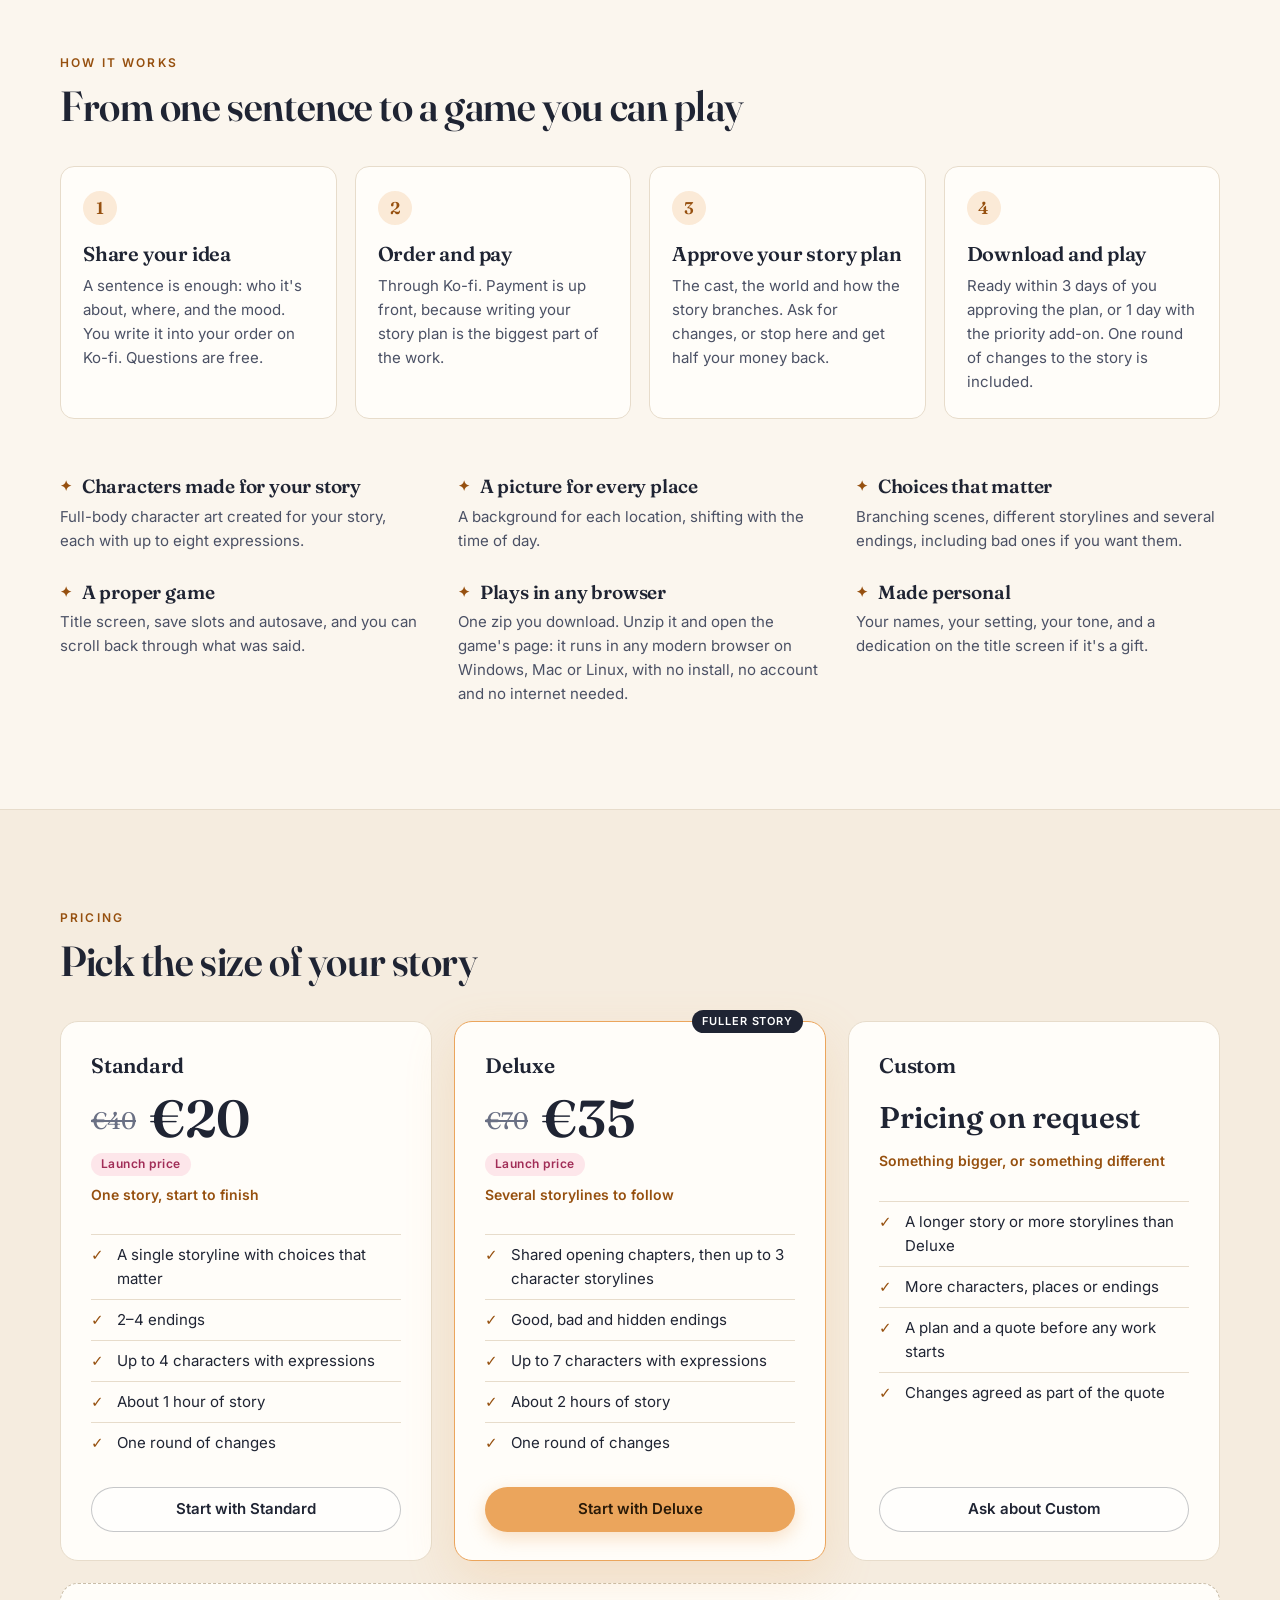
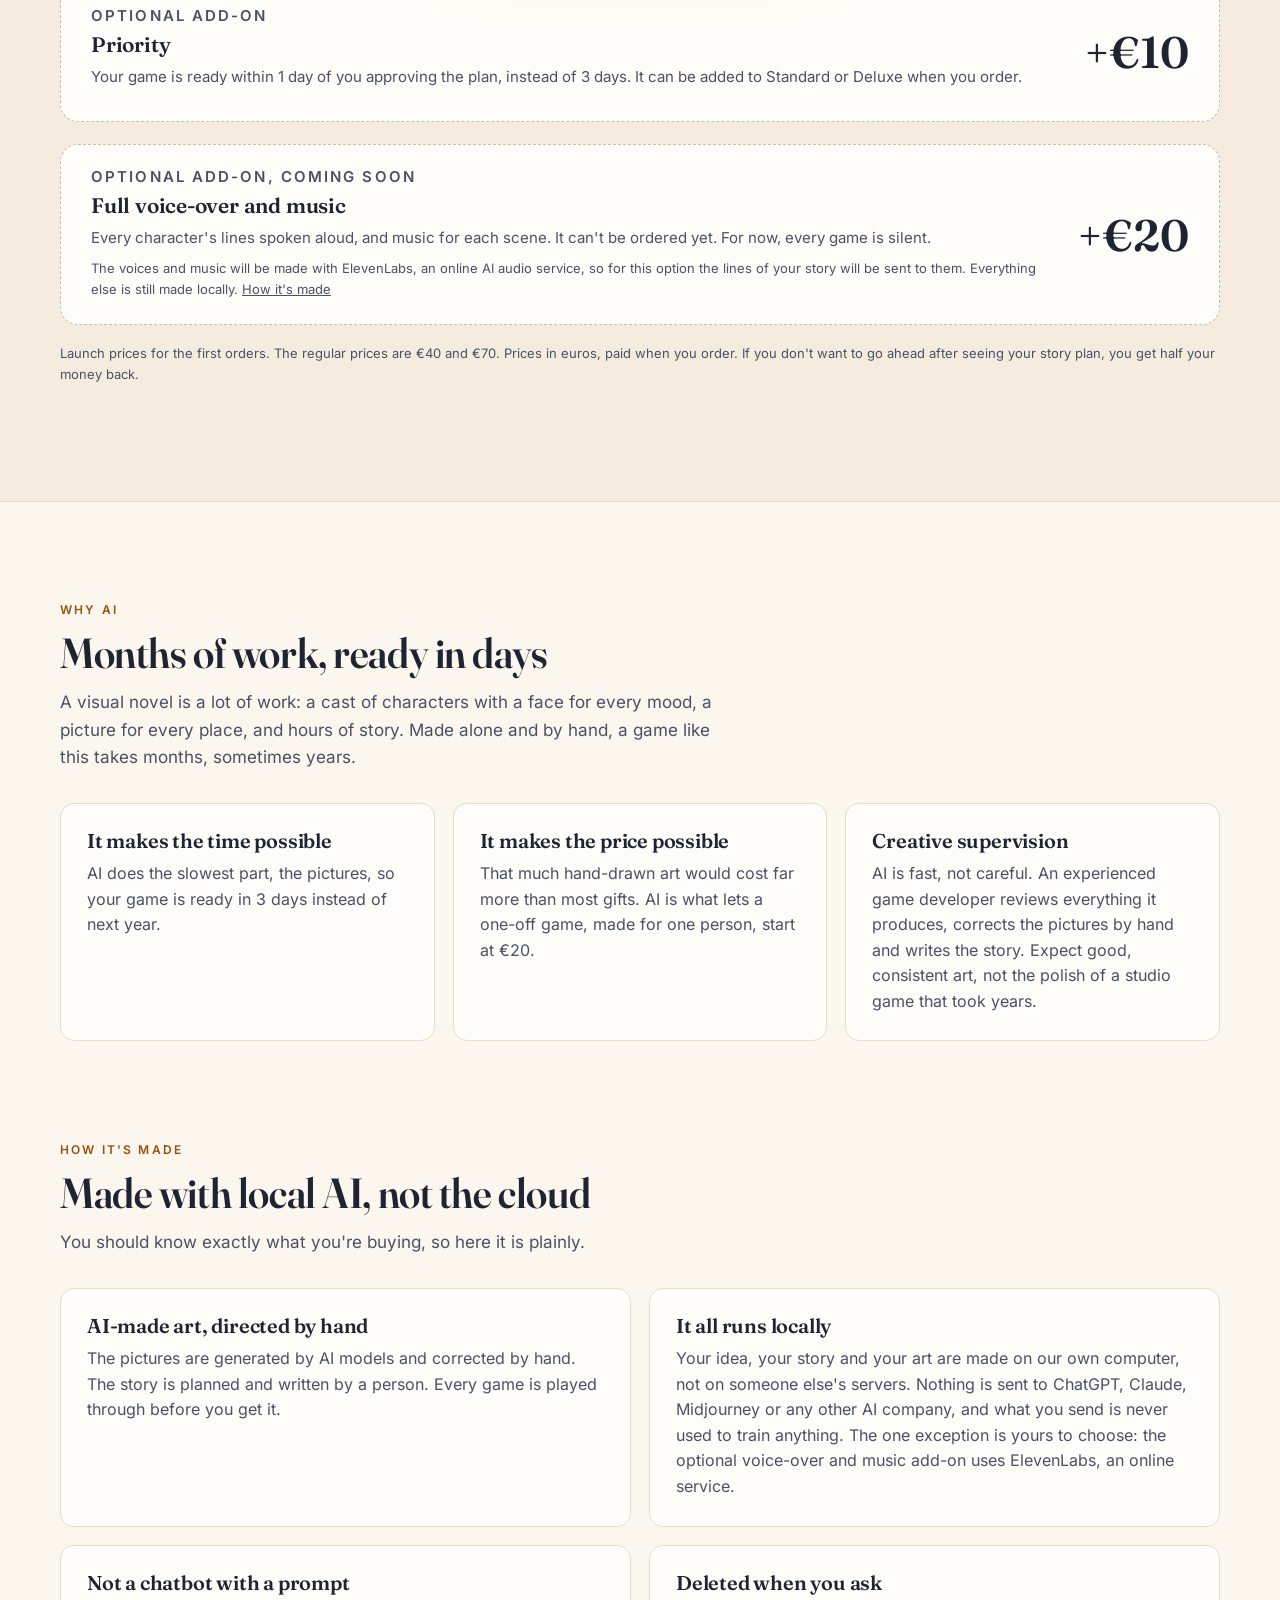
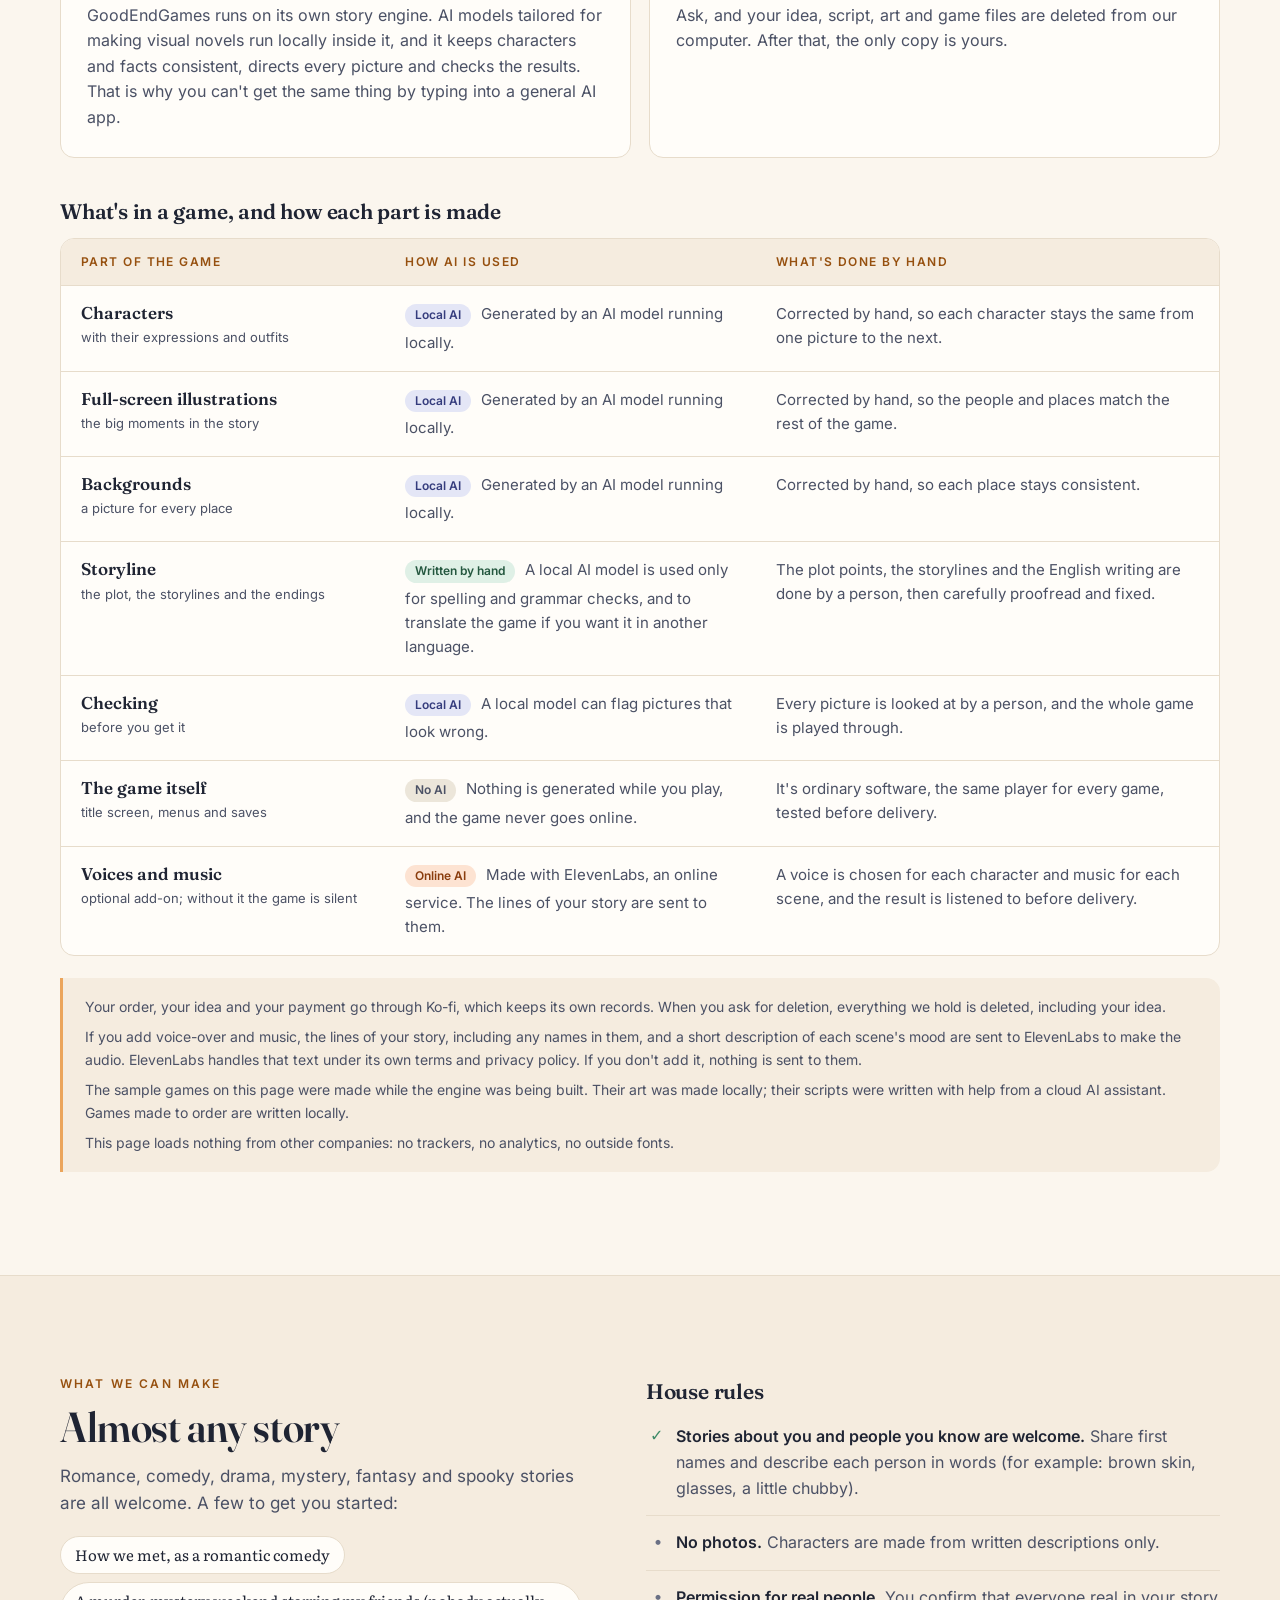
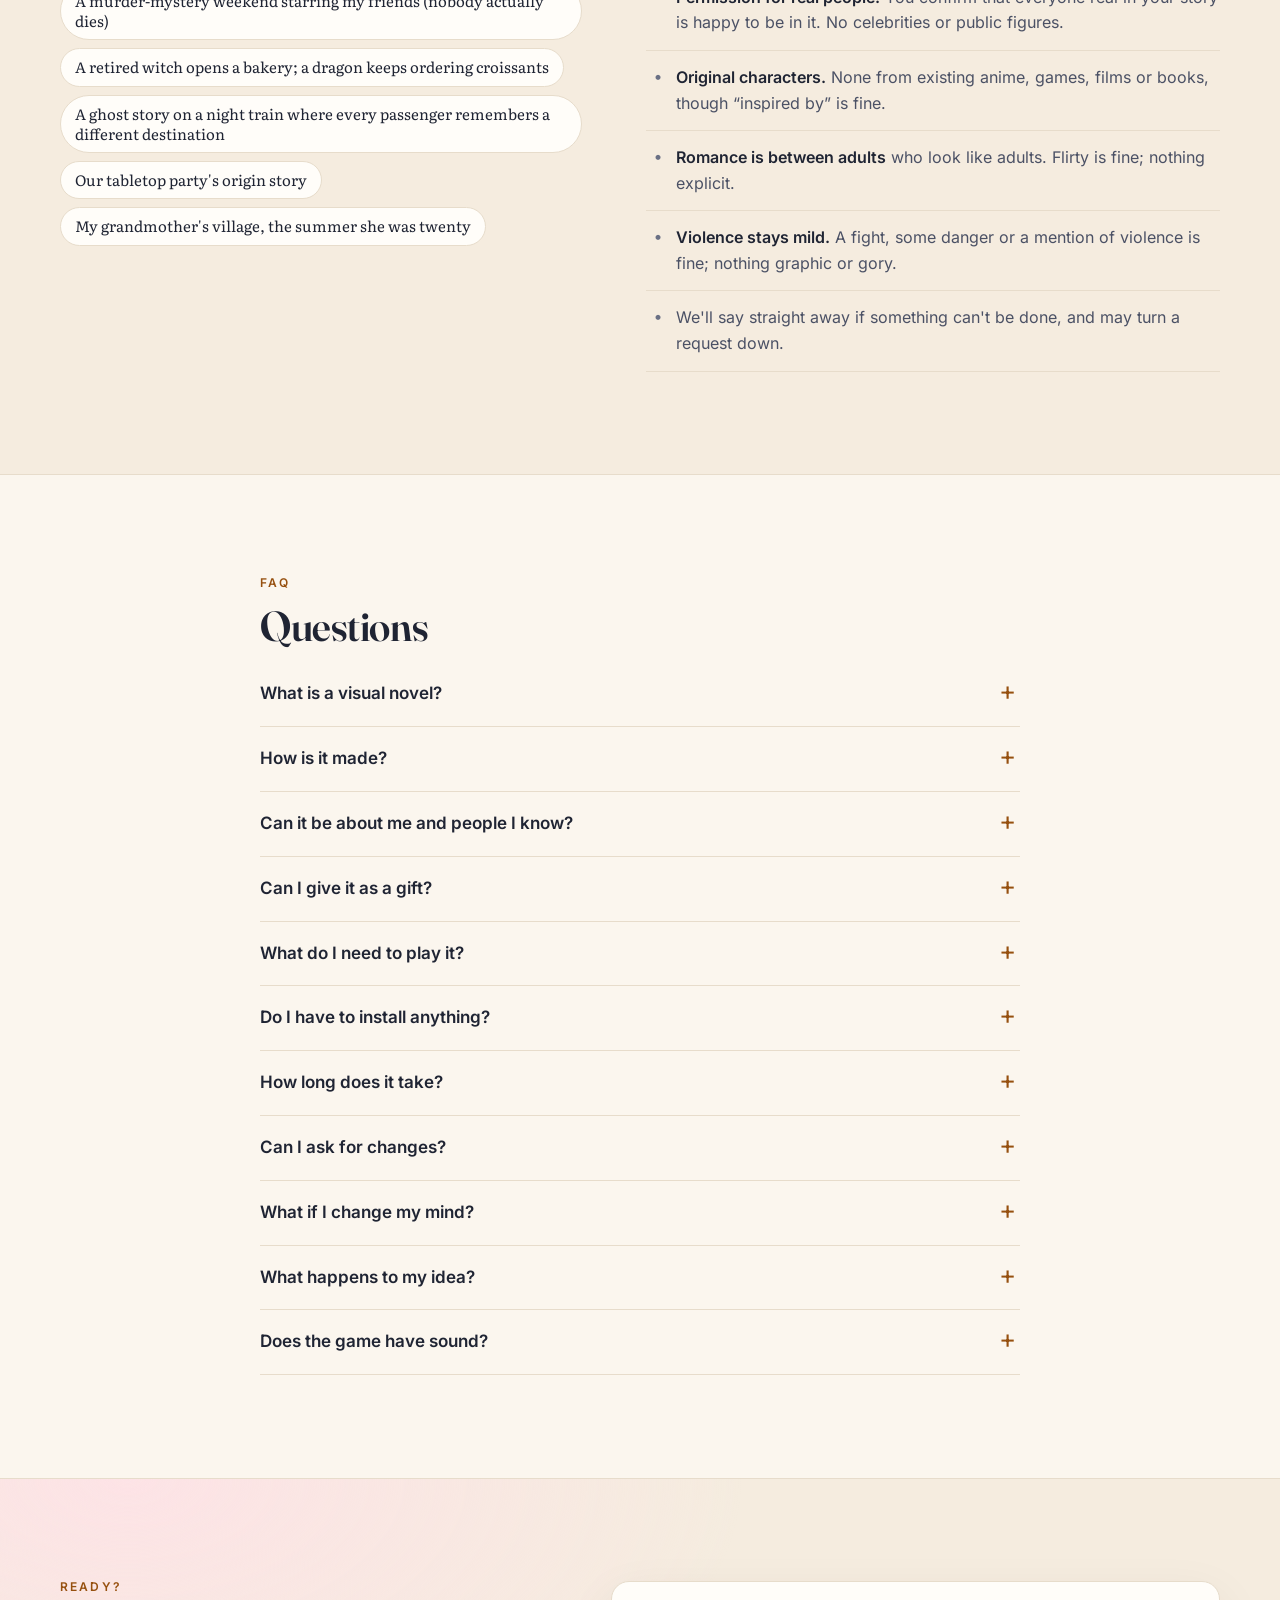
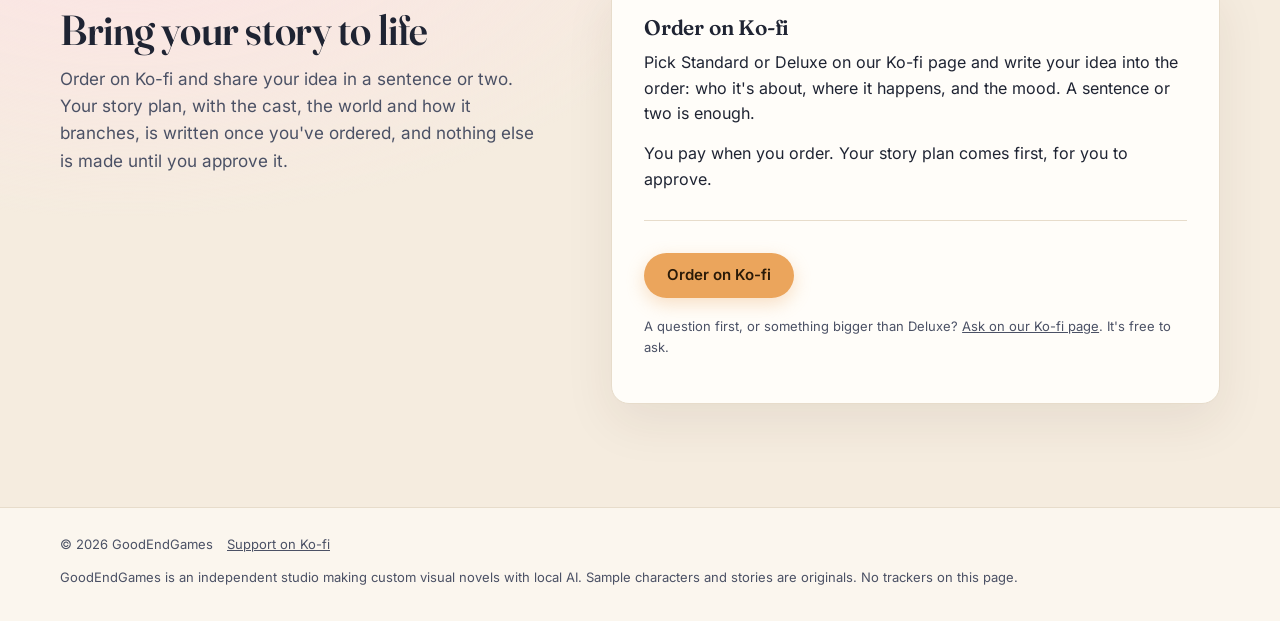
==== commit ccd7693b: "Take orders on Ko-fi, price in euros, add a priority add-on Orders are placed through the Ko-fi comm" ====
--- a/index.html
+++ b/index.html
@@ -4,18 +4,18 @@
 <meta charset="utf-8">
 <meta name="viewport" content="width=device-width, initial-scale=1">
 <title>Bring your story to life as a game you can play</title>
-<meta name="description" content="Bring your story to life as a visual novel with its own characters, art, choices and endings. From $20, ready in days, made with AI that runs locally.">
+<meta name="description" content="Bring your story to life as a visual novel with its own characters, art, choices and endings. From €20, ready in days, made with AI that runs locally.">
 <meta property="og:type" content="website">
 <meta property="og:title" content="Bring your story to life as a game you can play">
-<meta property="og:description" content="A custom visual novel with its own characters, art, choices and endings. From $20. A gift nobody else will give.">
+<meta property="og:description" content="A custom visual novel with its own characters, art, choices and endings. From €20. A gift nobody else will give.">
 <!-- Once the site has an address, make this a full link, e.g. https://yourname.netlify.app/assets/og.jpg (see README). -->
 <meta property="og:image" content="https://indiekrow.github.io/visualnovelsite/assets/og.jpg">
 <meta name="twitter:card" content="summary_large_image">
 <meta name="theme-color" content="#fbf6ee">
 <link rel="icon" href="favicon.svg" type="image/svg+xml">
 <link rel="stylesheet" href="fonts.css">
-<link rel="stylesheet" href="style.css?v=17">
-<script src="config.js?v=17"></script>
+<link rel="stylesheet" href="style.css?v=18">
+<script src="config.js?v=18"></script>
 </head>
 <body>
 
@@ -43,8 +43,8 @@
         <p class="lede">Start with a story you wish existed: a gift for someone, an adventure starring your friends, or one
           where you're the hero. <span data-brand>GoodEndGames</span> turns it into a finished visual novel with its own characters, art and endings.
           It's a real game, and it's yours to keep.</p>
-        <p class="price-line"><strong>From <span data-price="standard">$20</span></strong> <s class="was" data-offer><span class="sr">Regular price </span><span data-regular="standard">$40</span></s><span data-offer data-offer-label>Launch price</span><span>ready in <span data-turnaround>1–3 days</span></span></p>
-        <p class="price-note">Paid when you order. If the story plan isn't for you, you get <span data-plan-refund>a partial refund</span>.</p>
+        <p class="price-line"><strong>From <span data-price="standard">€20</span></strong> <s class="was" data-offer><span class="sr">Regular price </span><span data-regular="standard">€40</span></s><span data-offer data-offer-label>Launch price</span><span>ready in <span data-turnaround>3 days</span></span></p>
+        <p class="price-note">Paid when you order. If the story plan isn't for you, you get <span data-plan-refund>half your money back</span>.</p>
         <div class="cta-row">
           <a class="btn btn-primary" href="#idea">Bring your story to life</a>
           <a class="btn btn-ghost" href="#demo">Play a free demo</a>
@@ -214,22 +214,22 @@
         <li>
           <span class="step-n">1</span>
           <h3>Share your idea</h3>
-          <p>A sentence is enough: who it's about, where, and the mood. Questions are free.</p>
+          <p data-kofi-text="A sentence is enough: who it's about, where, and the mood. You write it into your order on Ko-fi. Questions are free.">A sentence is enough: who it's about, where, and the mood. Questions are free.</p>
         </li>
         <li>
           <span class="step-n">2</span>
           <h3>Order and pay</h3>
-          <p>Through Etsy or PayPal. Payment is up front, because writing your story plan is the biggest part of the work.</p>
+          <p>Through <span data-pay-methods>Etsy or PayPal</span>. Payment is up front, because writing your story plan is the biggest part of the work.</p>
         </li>
         <li>
           <span class="step-n">3</span>
           <h3>Approve your story plan</h3>
-          <p>The cast, the world and how the story branches. Ask for changes, or stop here and get <span data-plan-refund>a partial refund</span>.</p>
+          <p>The cast, the world and how the story branches. Ask for changes, or stop here and get <span data-plan-refund>half your money back</span>.</p>
         </li>
         <li>
           <span class="step-n">4</span>
           <h3>Download and play</h3>
-          <p>Usually ready <span data-turnaround>1–3 days</span> after you approve the plan. One round of changes to the story is included.</p>
+          <p>Ready within <span data-turnaround>3 days</span> of you approving the plan, or <span data-priority-turnaround>1 day</span> with the priority add-on. One round of changes to the story is included.</p>
         </li>
       </ol>
 
@@ -253,7 +253,7 @@
       <div class="plans">
         <div class="plan">
           <h3>Standard</h3>
-          <p class="price"><s class="was" data-offer><span class="sr">Regular price </span><span data-regular="standard">$40</span></s> <span data-price="standard">$20</span></p>
+          <p class="price"><s class="was" data-offer><span class="sr">Regular price </span><span data-regular="standard">€40</span></s> <span data-price="standard">€20</span></p>
           <p class="offer" data-offer><span data-offer-label>Launch price</span></p>
           <p class="plan-sub">One story, start to finish</p>
           <ul>
@@ -268,7 +268,7 @@
         <div class="plan featured">
           <span class="badge">Fuller story</span>
           <h3>Deluxe</h3>
-          <p class="price"><s class="was" data-offer><span class="sr">Regular price </span><span data-regular="deluxe">$70</span></s> <span data-price="deluxe">$35</span></p>
+          <p class="price"><s class="was" data-offer><span class="sr">Regular price </span><span data-regular="deluxe">€70</span></s> <span data-price="deluxe">€35</span></p>
           <p class="offer" data-offer><span data-offer-label>Launch price</span></p>
           <p class="plan-sub">Several storylines to follow</p>
           <ul>
@@ -296,13 +296,21 @@
       <div class="addon">
         <div>
           <p class="addon-tag">Optional add-on</p>
+          <h3>Priority</h3>
+          <p>Your game is ready within <span data-priority-turnaround>1 day</span> of you approving the plan, instead of <span data-turnaround>3 days</span>. It can be added to Standard or Deluxe when you order.</p>
+        </div>
+        <p class="price">+<span data-price="priority">€10</span></p>
+      </div>
+      <div class="addon">
+        <div>
+          <p class="addon-tag">Optional add-on, coming soon</p>
           <h3>Full voice-over and music</h3>
-          <p>Every character's lines spoken aloud, and music for each scene. It can be added to any size. Without it, the game is silent.</p>
-          <p class="addon-note">The voices and music are made with ElevenLabs, an online AI audio service, so for this option the lines of your story are sent to them. Everything else is still made locally. <a href="#ai">How it's made</a></p>
-        </div>
-        <p class="price">+<span data-price="audio">$20</span></p>
-      </div>
-      <p class="fine"><span data-offer>Launch prices for the first orders. The regular prices are <span data-regular="standard">$40</span> and <span data-regular="deluxe">$70</span>. </span>Prices in US dollars, paid when you order. If you don't want to go ahead after seeing your story plan, you get <span data-plan-refund>a partial refund</span>.</p>
+          <p>Every character's lines spoken aloud, and music for each scene. It can't be ordered yet. For now, every game is silent.</p>
+          <p class="addon-note">The voices and music will be made with ElevenLabs, an online AI audio service, so for this option the lines of your story will be sent to them. Everything else is still made locally. <a href="#ai">How it's made</a></p>
+        </div>
+        <p class="price">+<span data-price="audio">€20</span></p>
+      </div>
+      <p class="fine"><span data-offer>Launch prices for the first orders. The regular prices are <span data-regular="standard">€40</span> and <span data-regular="deluxe">€70</span>. </span>Prices in euros, paid when you order. If you don't want to go ahead after seeing your story plan, you get <span data-plan-refund>half your money back</span>.</p>
     </div>
   </section>
 
@@ -315,11 +323,11 @@
       <div class="ai-grid three">
         <div>
           <h3>It makes the time possible</h3>
-          <p>AI does the slowest part, the pictures, so your game is usually ready in <span data-turnaround>1–3 days</span> instead of next year.</p>
+          <p>AI does the slowest part, the pictures, so your game is ready in <span data-turnaround>3 days</span> instead of next year.</p>
         </div>
         <div>
           <h3>It makes the price possible</h3>
-          <p>That much hand-drawn art would cost far more than most gifts. AI is what lets a one-off game, made for one person, start at <span data-price="standard">$20</span>.</p>
+          <p>That much hand-drawn art would cost far more than most gifts. AI is what lets a one-off game, made for one person, start at <span data-price="standard">€20</span>.</p>
         </div>
         <div>
           <h3>Creative supervision</h3>
@@ -401,7 +409,7 @@
         </tbody>
       </table>
       <ul class="plain-facts" aria-label="Plain facts">
-        <li>Your message reaches us through this site's host and by email, and payment goes through Etsy or PayPal, which keep their own records. When you ask for deletion, everything we hold is deleted, including your message.</li>
+        <li data-kofi-text="Your order, your idea and your payment go through Ko-fi, which keeps its own records. When you ask for deletion, everything we hold is deleted, including your idea.">Your message reaches us through this site's host and by email, and payment goes through <span data-pay-methods>Etsy or PayPal</span>. Those services keep their own records. When you ask for deletion, everything we hold is deleted, including your message.</li>
         <li>If you add voice-over and music, the lines of your story, including any names in them, and a short description of each scene's mood are sent to ElevenLabs to make the audio. ElevenLabs handles that text under its own terms and privacy policy. If you don't add it, nothing is sent to them.</li>
         <li>The sample games on this page were made while the engine was being built. Their art was made locally; their scripts were written with help from a cloud AI assistant. Games made to order are written locally.</li>
         <li>This page loads nothing from other companies: no trackers, no analytics, no outside fonts.</li>
@@ -471,7 +479,7 @@
       </details>
       <details>
         <summary>How long does it take?</summary>
-        <p>Usually <span data-turnaround>1–3 days</span> after you've approved the plan.</p>
+        <p>Within <span data-turnaround>3 days</span> of you approving the plan. With the priority add-on, for <span data-price="priority">€10</span> more, it's ready within <span data-priority-turnaround>1 day</span>.</p>
       </details>
       <details>
         <summary>Can I ask for changes?</summary>
@@ -479,7 +487,7 @@
       </details>
       <details>
         <summary>What if I change my mind?</summary>
-        <p>You pay when you order. If you cancel before work has started, you get a full refund. If you've seen your story plan and don't want to go ahead, you get <span data-plan-refund>a partial refund</span>: writing the plan is the biggest part of the work.</p>
+        <p>You pay when you order. If you cancel before work has started, you get a full refund. If you've seen your story plan and don't want to go ahead, you get <span data-plan-refund>half your money back</span>: writing the plan is the biggest part of the work.</p>
       </details>
       <details>
         <summary>What happens to my idea?</summary>
@@ -487,7 +495,7 @@
       </details>
       <details>
         <summary>Does the game have sound?</summary>
-        <p>Not as standard: the game is silent. For <span data-price="audio">$20</span> more you can add full voice-over and music. Those are made with ElevenLabs, an online AI audio service, so the lines of your story are sent to them. The voices come from their library; no real person's voice is copied.</p>
+        <p>Not yet: for now, every game is silent. Full voice-over and music is coming as an optional add-on for <span data-price="audio">€20</span>. It will be made with ElevenLabs, an online AI audio service, so for that option the lines of your story will be sent to them. The voices come from their library; no real person's voice is copied.</p>
       </details>
     </div>
   </section>
@@ -498,7 +506,7 @@
       <div class="idea-copy">
         <p class="kicker">Ready?</p>
         <h2>Bring your story to life</h2>
-        <p class="sub">Share your idea in a sentence or two. You'll get a reply about what's possible and how to order. It's free to ask. Your story plan, with the cast, the world and how it branches, is written once you've ordered.</p>
+        <p class="sub" data-kofi-text="Order on Ko-fi and share your idea in a sentence or two. Your story plan, with the cast, the world and how it branches, is written once you've ordered, and nothing else is made until you approve it.">Share your idea in a sentence or two. You'll get a reply about what's possible and how to order. It's free to ask. Your story plan, with the cast, the world and how it branches, is written once you've ordered.</p>
         <div class="pay" data-pay hidden>
           <p class="pay-label">Ready to order?</p>
           <div class="cta-row" data-order-buttons></div>
@@ -553,8 +561,8 @@
           <label><input type="radio" name="plan" value="Not sure yet" checked><span>Not sure yet</span></label>
         </fieldset>
 
-        <label class="check"><input type="checkbox" name="audio" value="Yes">
-          <span>Add full voice-over and music (+<span data-price="audio">$20</span>) <small>Made with ElevenLabs, an online service: the lines of your story are sent to them.</small></span></label>
+        <label class="check" hidden><input type="checkbox" name="audio" value="Yes">
+          <span>Add full voice-over and music (+<span data-price="audio">€20</span>) <small>Made with ElevenLabs, an online service: the lines of your story are sent to them.</small></span></label>
         <label class="check"><input type="checkbox" name="real_people" value="Yes" data-real>
           <span>My story includes real people (me, or people I know)</span></label>
         <label class="check" data-permission hidden><input type="checkbox" name="permission" value="Confirmed">
@@ -565,6 +573,16 @@
         <p class="fine">This is not an order and costs nothing. Your details are only used to reply about your story.</p>
       </form>
 
+      <div class="idea-done" data-idea-order hidden>
+        <h3>Order on Ko-fi</h3>
+        <p>Pick Standard or Deluxe on our Ko-fi page and write your idea into the order: who it's about, where it happens, and the mood. A sentence or two is enough.</p>
+        <p>You pay when you order. Your story plan comes first, for you to approve.</p>
+        <div class="pay" data-pay hidden>
+          <div class="cta-row" data-order-buttons></div>
+        </div>
+        <p class="fine" data-kofi-ask hidden>A question first, or something bigger than Deluxe? <a data-kofi hidden>Ask on our Ko-fi page</a>. It's free to ask.</p>
+      </div>
+
       <div class="idea-done" data-idea-done hidden tabindex="-1">
         <h3>Thank you. Your idea is on its way.</h3>
         <p>You'll get a reply by email, usually within a day or two, about your idea and how to order. Nothing is made or charged until you order.</p>
@@ -575,12 +593,12 @@
 
 <footer class="footer">
   <div class="wrap footer-row">
-    <span>© <span data-year>2026</span> <span data-brand>GoodEndGames</span> <a data-contact hidden>Contact</a></span>
+    <span>© <span data-year>2026</span> <span data-brand>GoodEndGames</span> <a data-contact hidden>Contact</a> <a data-kofi hidden>Support on Ko-fi</a></span>
     <span><span data-brand>GoodEndGames</span> is an independent studio making custom visual novels with local AI. Sample characters and stories are originals. No trackers on this page.</span>
   </div>
 </footer>
 
-<a class="sticky-cta" href="#idea"><span>From <span data-price="standard">$20</span></span><strong>Start your story</strong></a>
+<a class="sticky-cta" href="#idea"><span>From <span data-price="standard">€20</span></span><strong>Start your story</strong></a>
 
 <dialog class="zoom" data-zoom-dialog aria-label="Picture, enlarged">
   <button type="button" class="zoom-close" aria-label="Close">&times;</button>
@@ -588,6 +606,6 @@
   <p></p>
 </dialog>
 
-<script src="site.js?v=17"></script>
+<script src="site.js?v=18"></script>
 </body>
 </html>
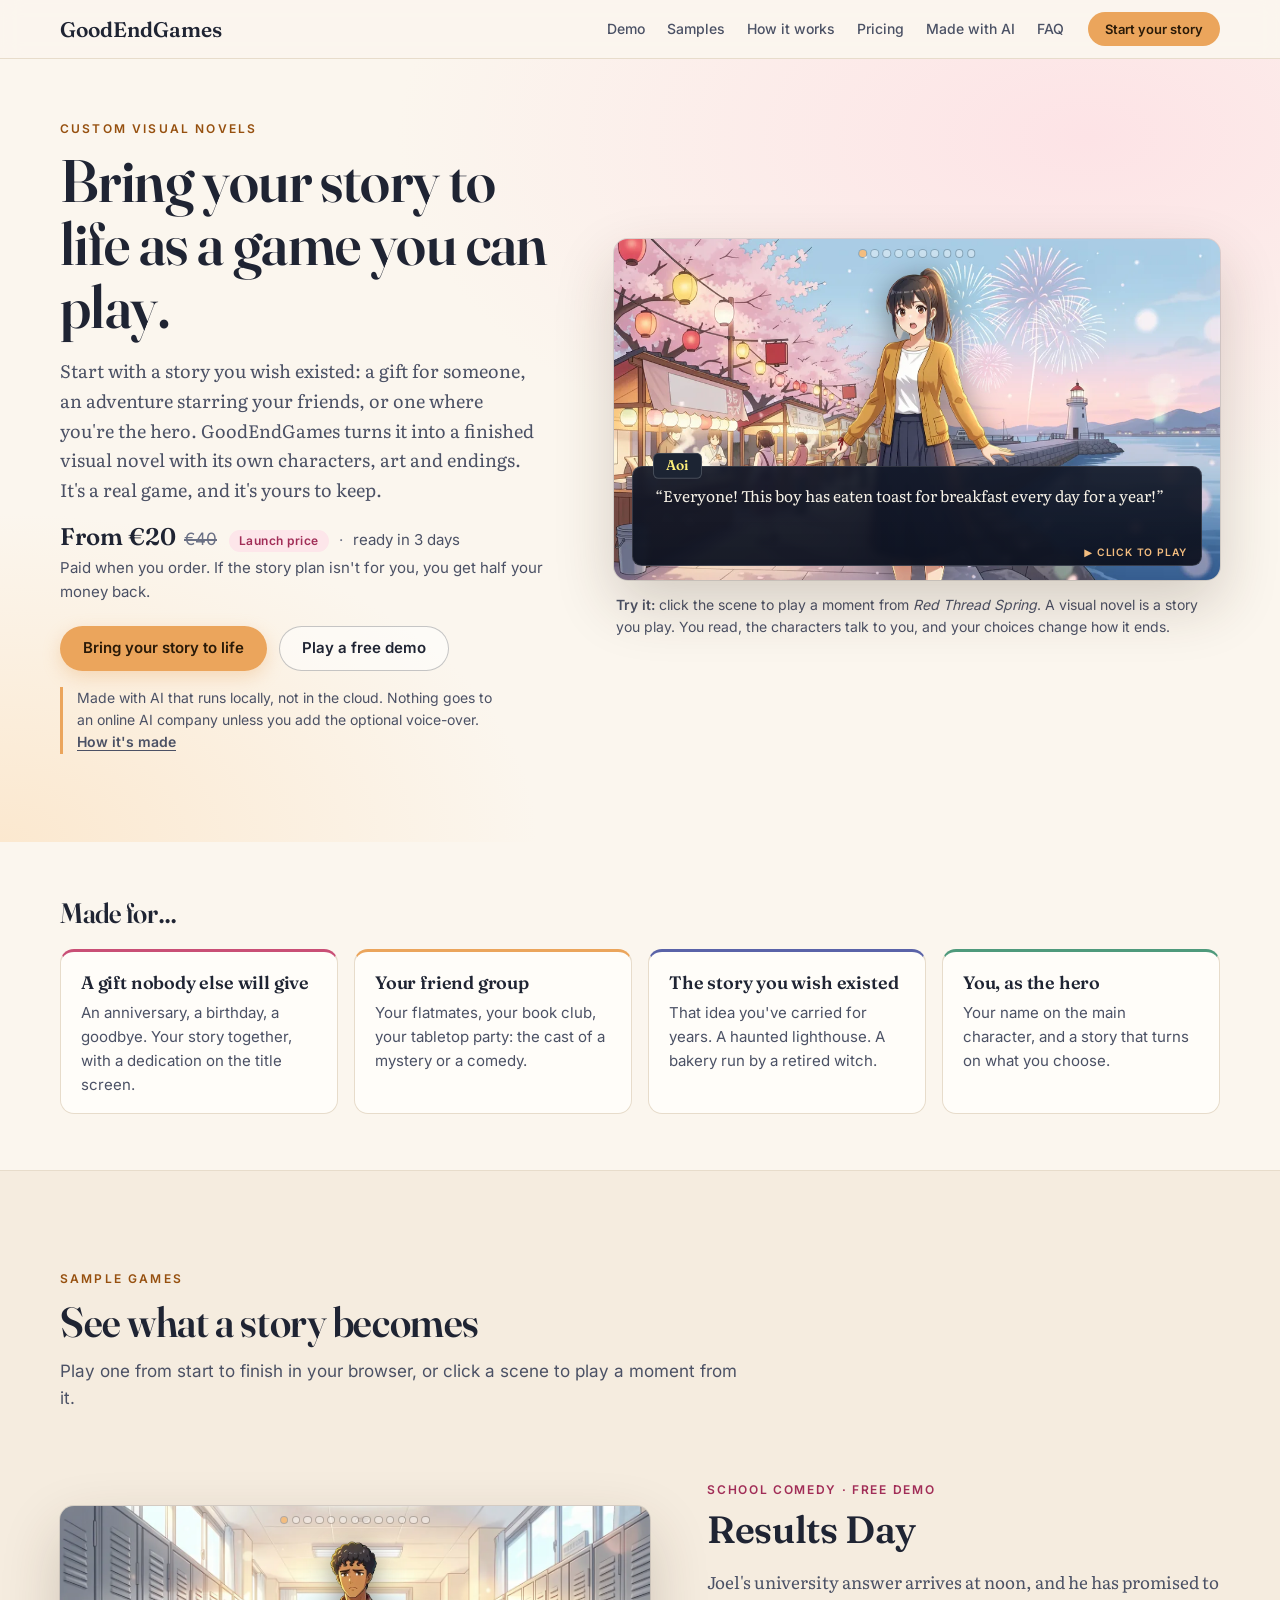
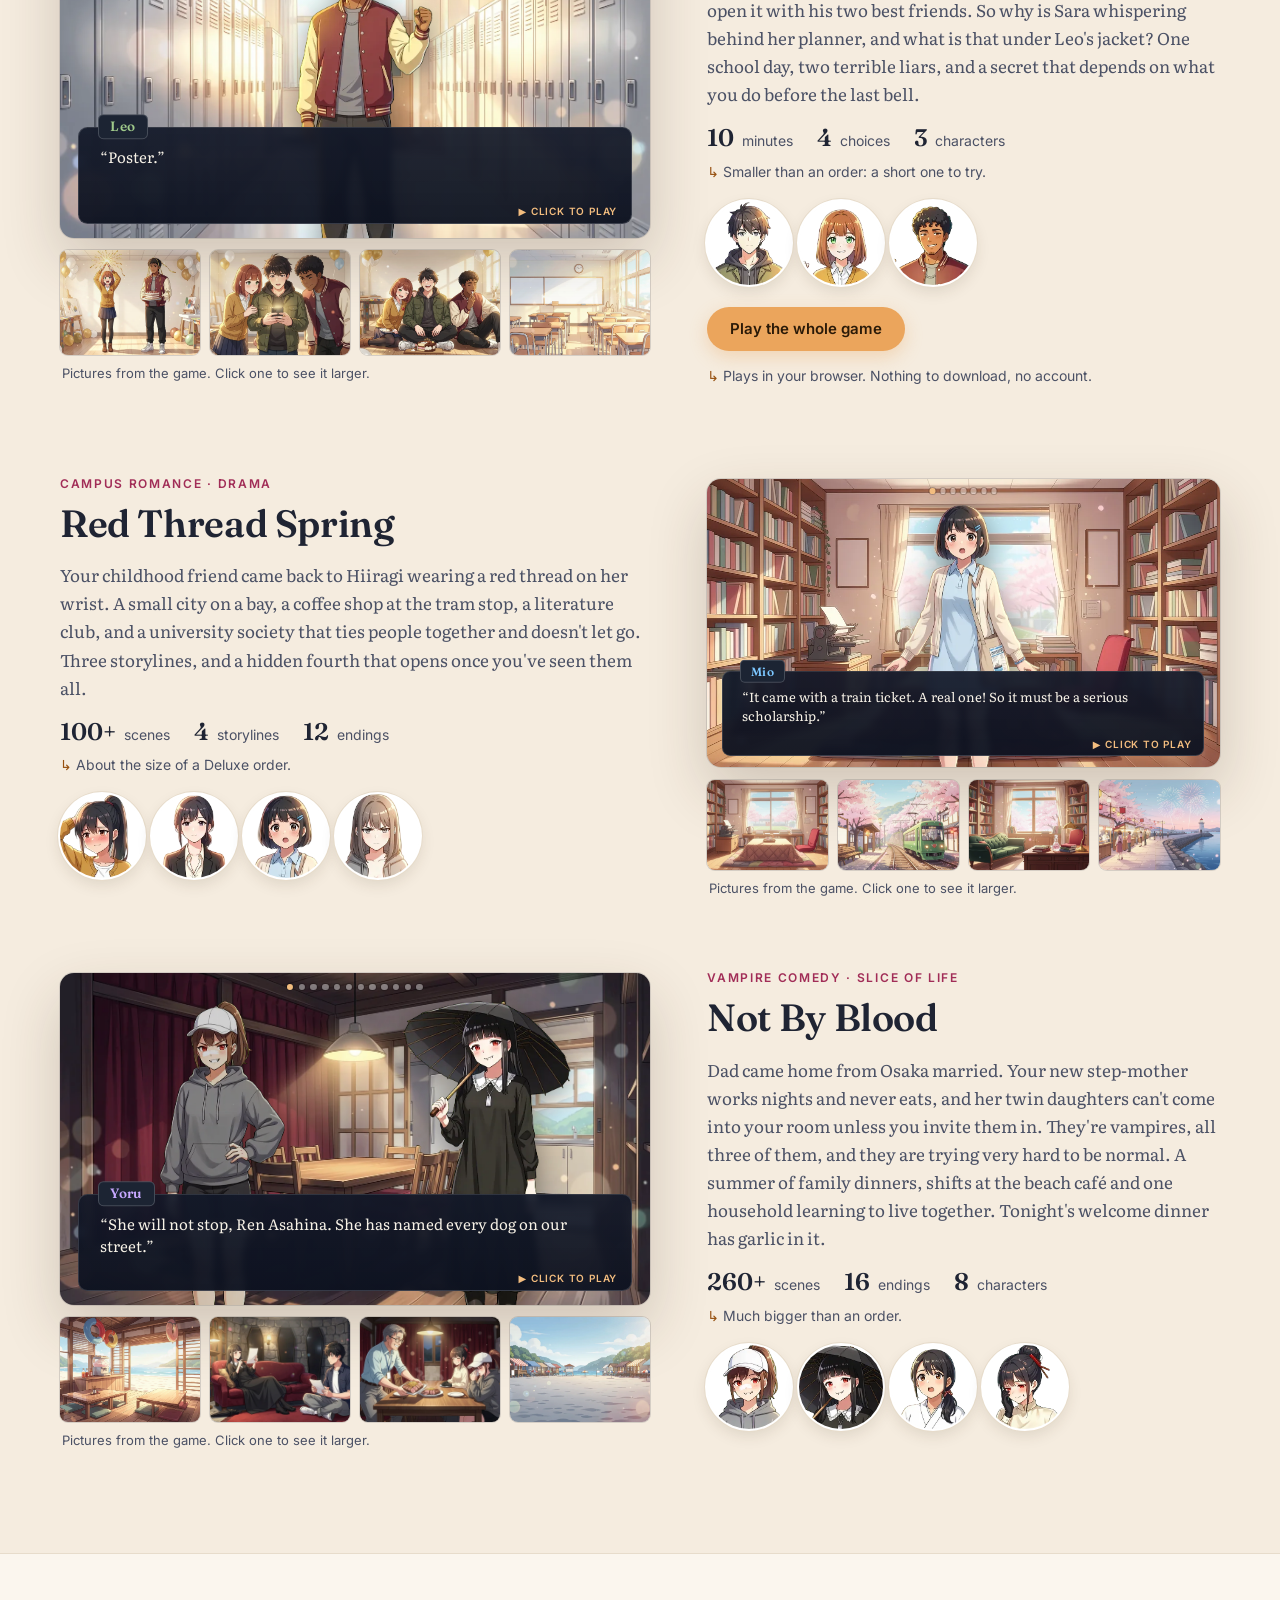
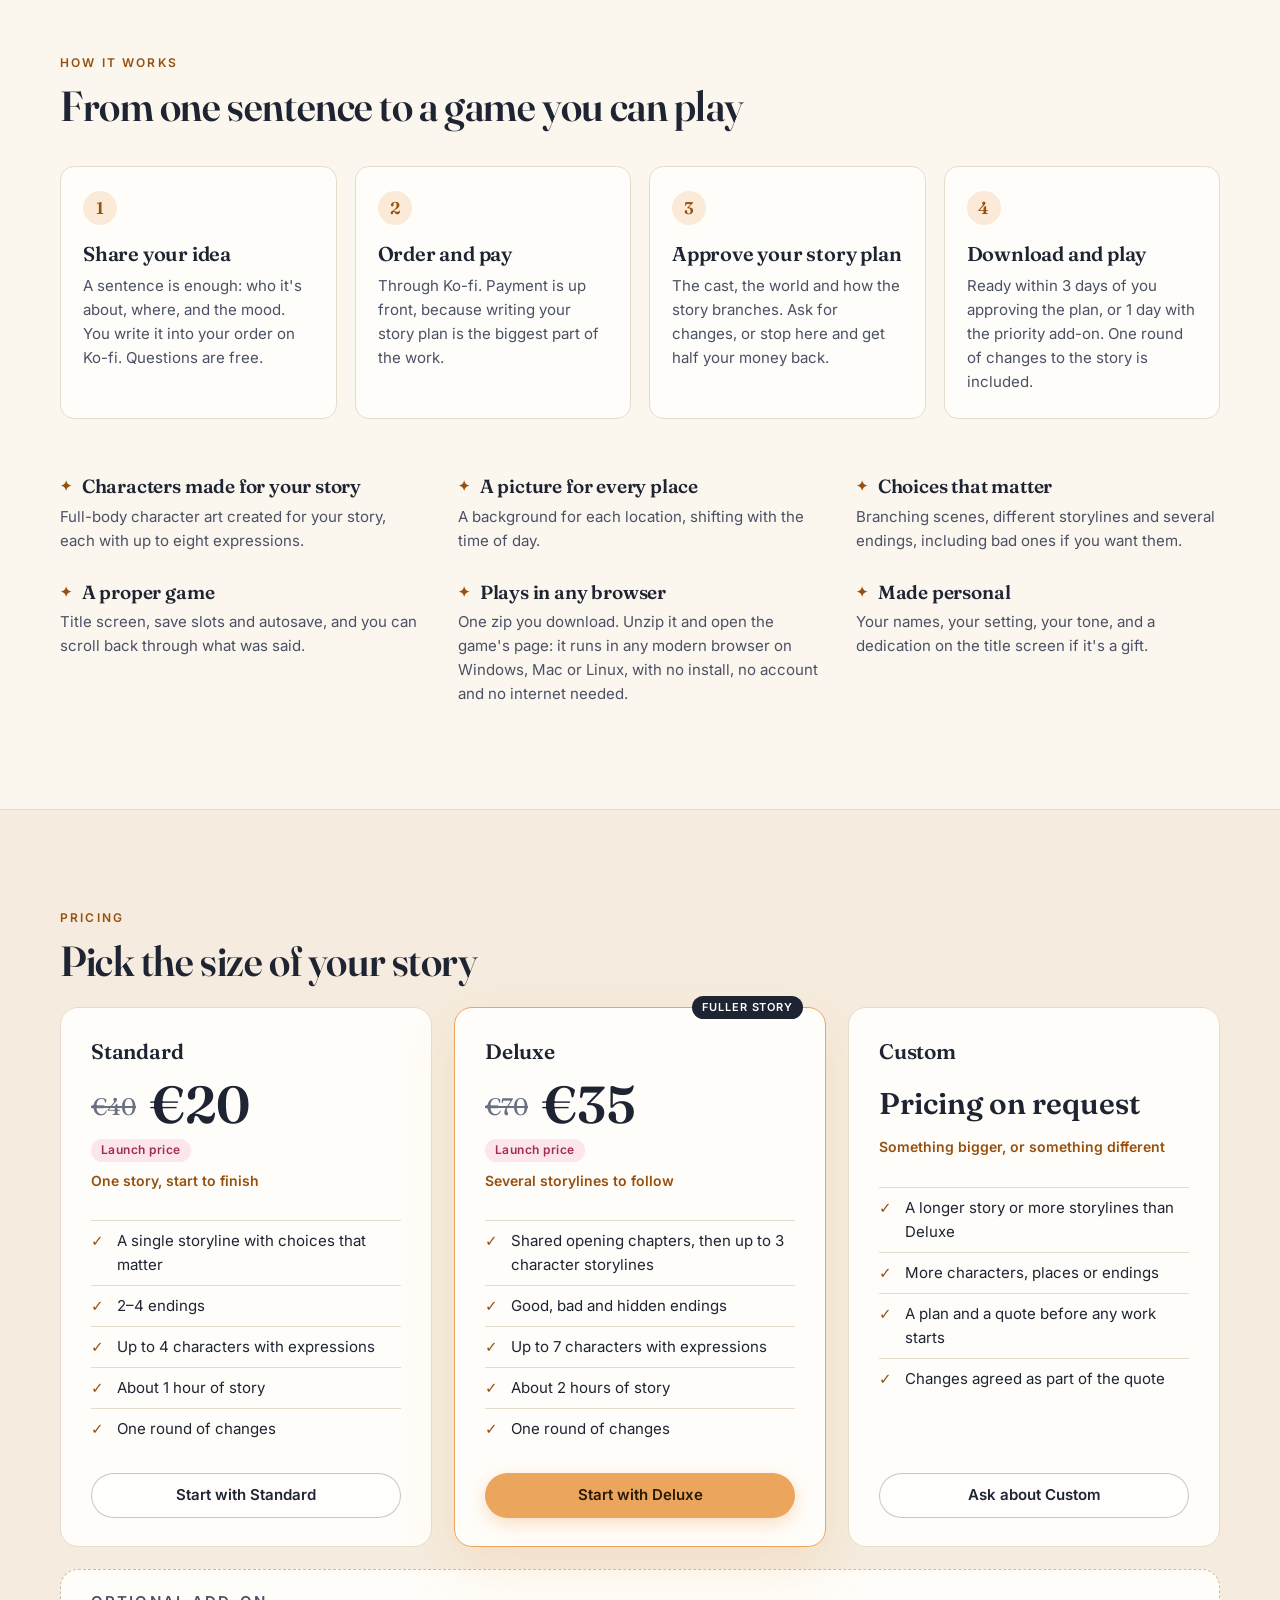
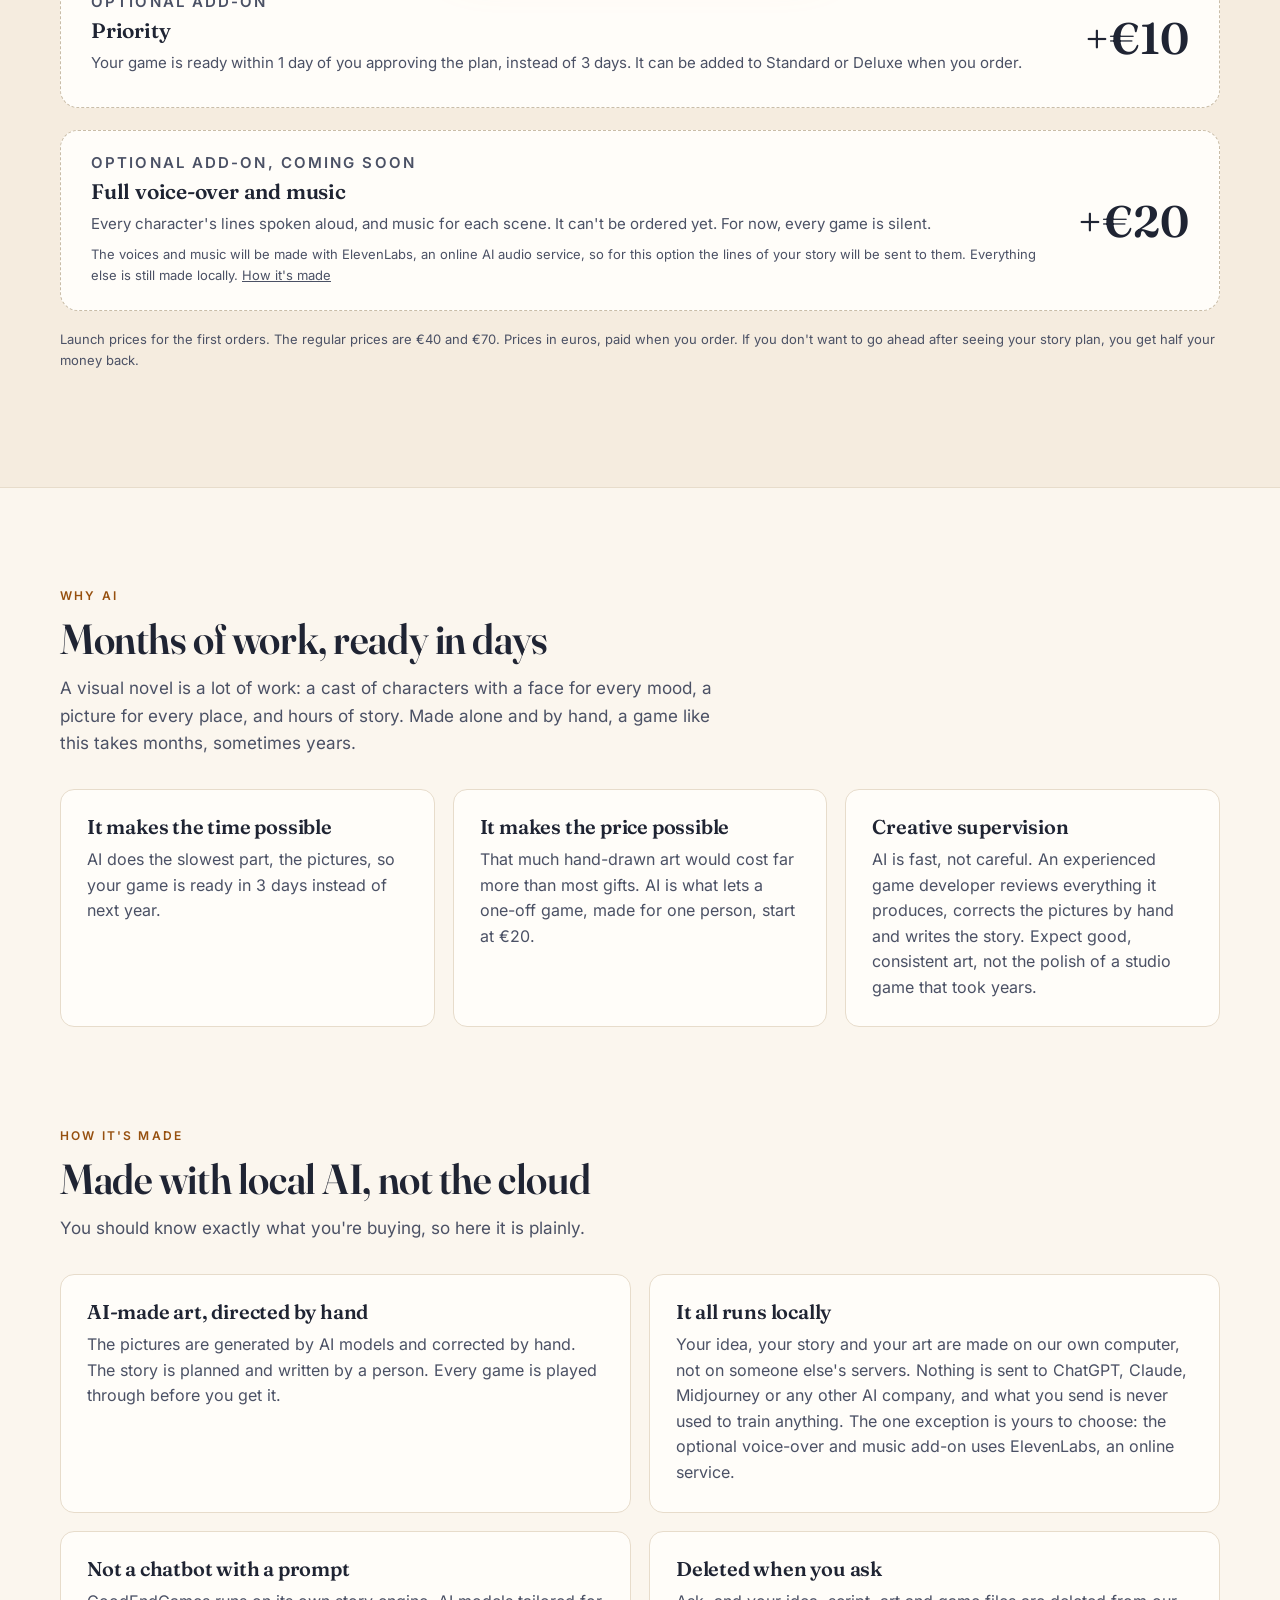
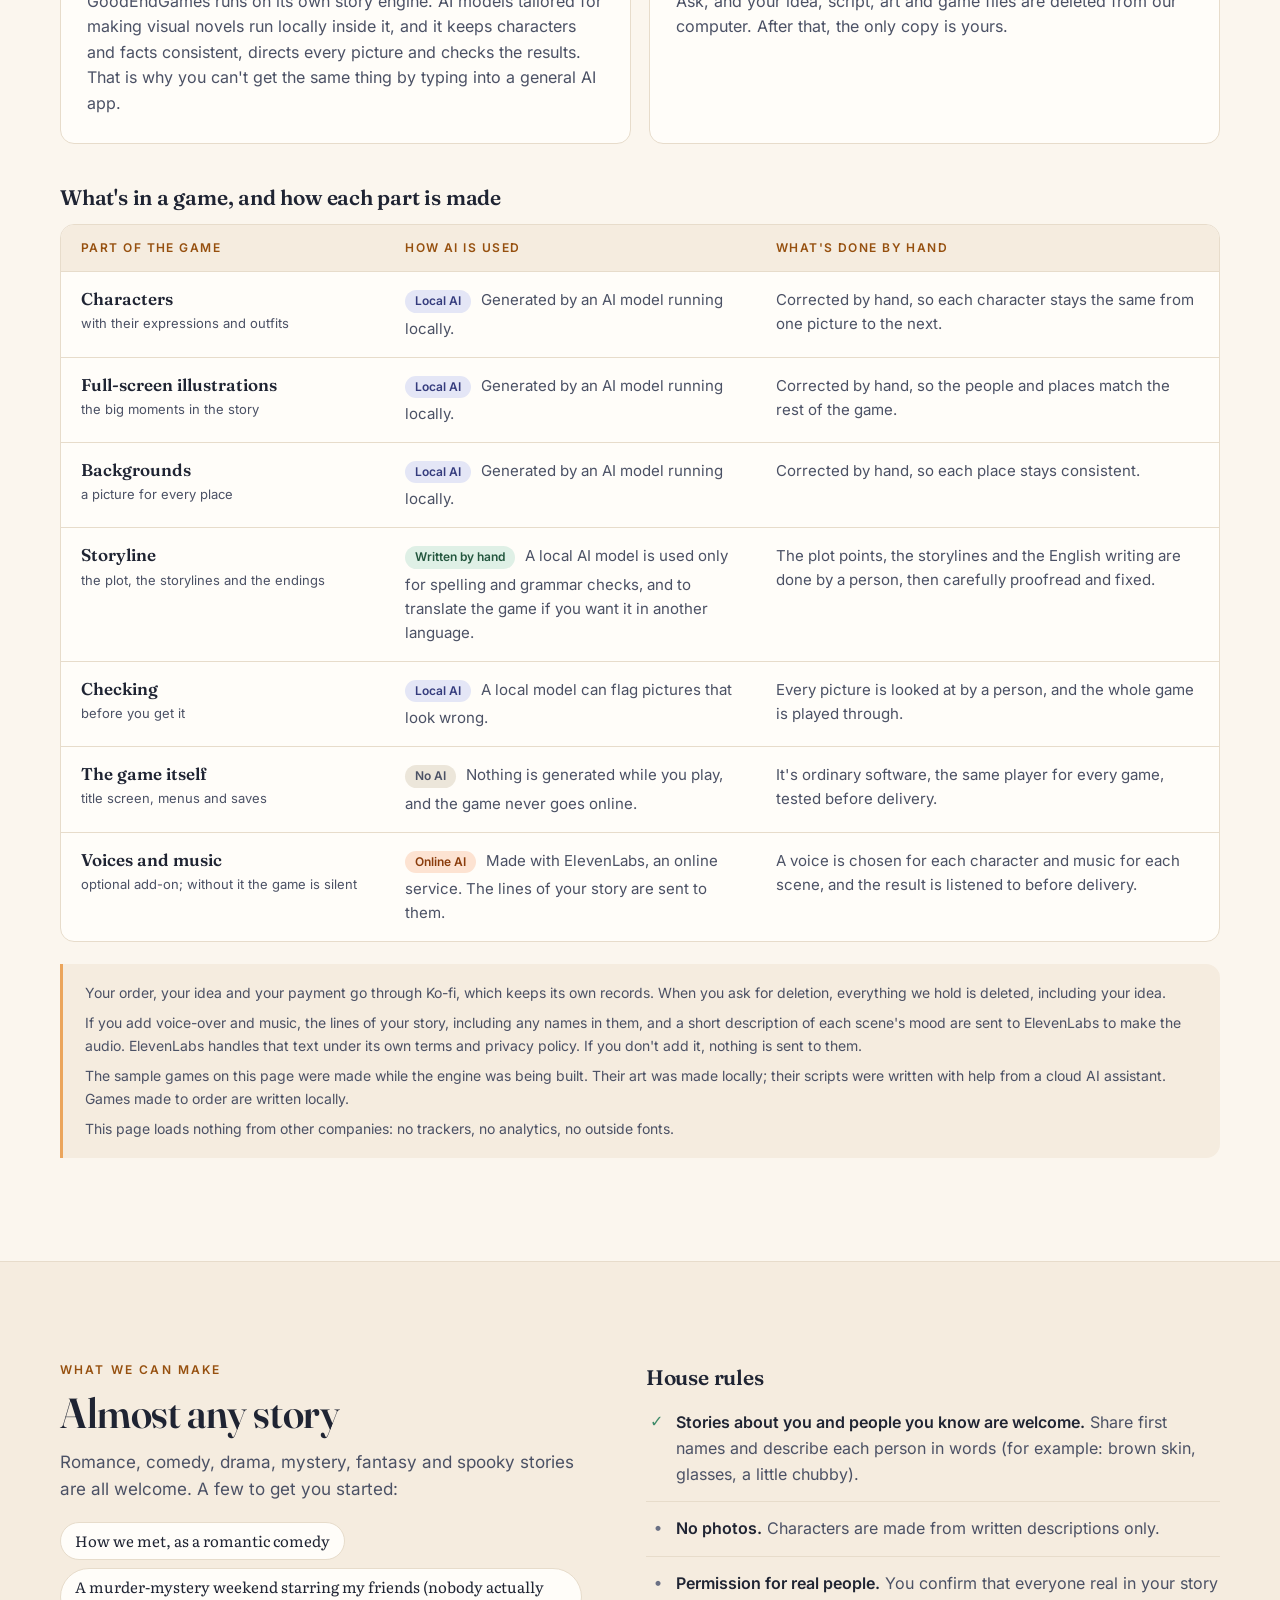
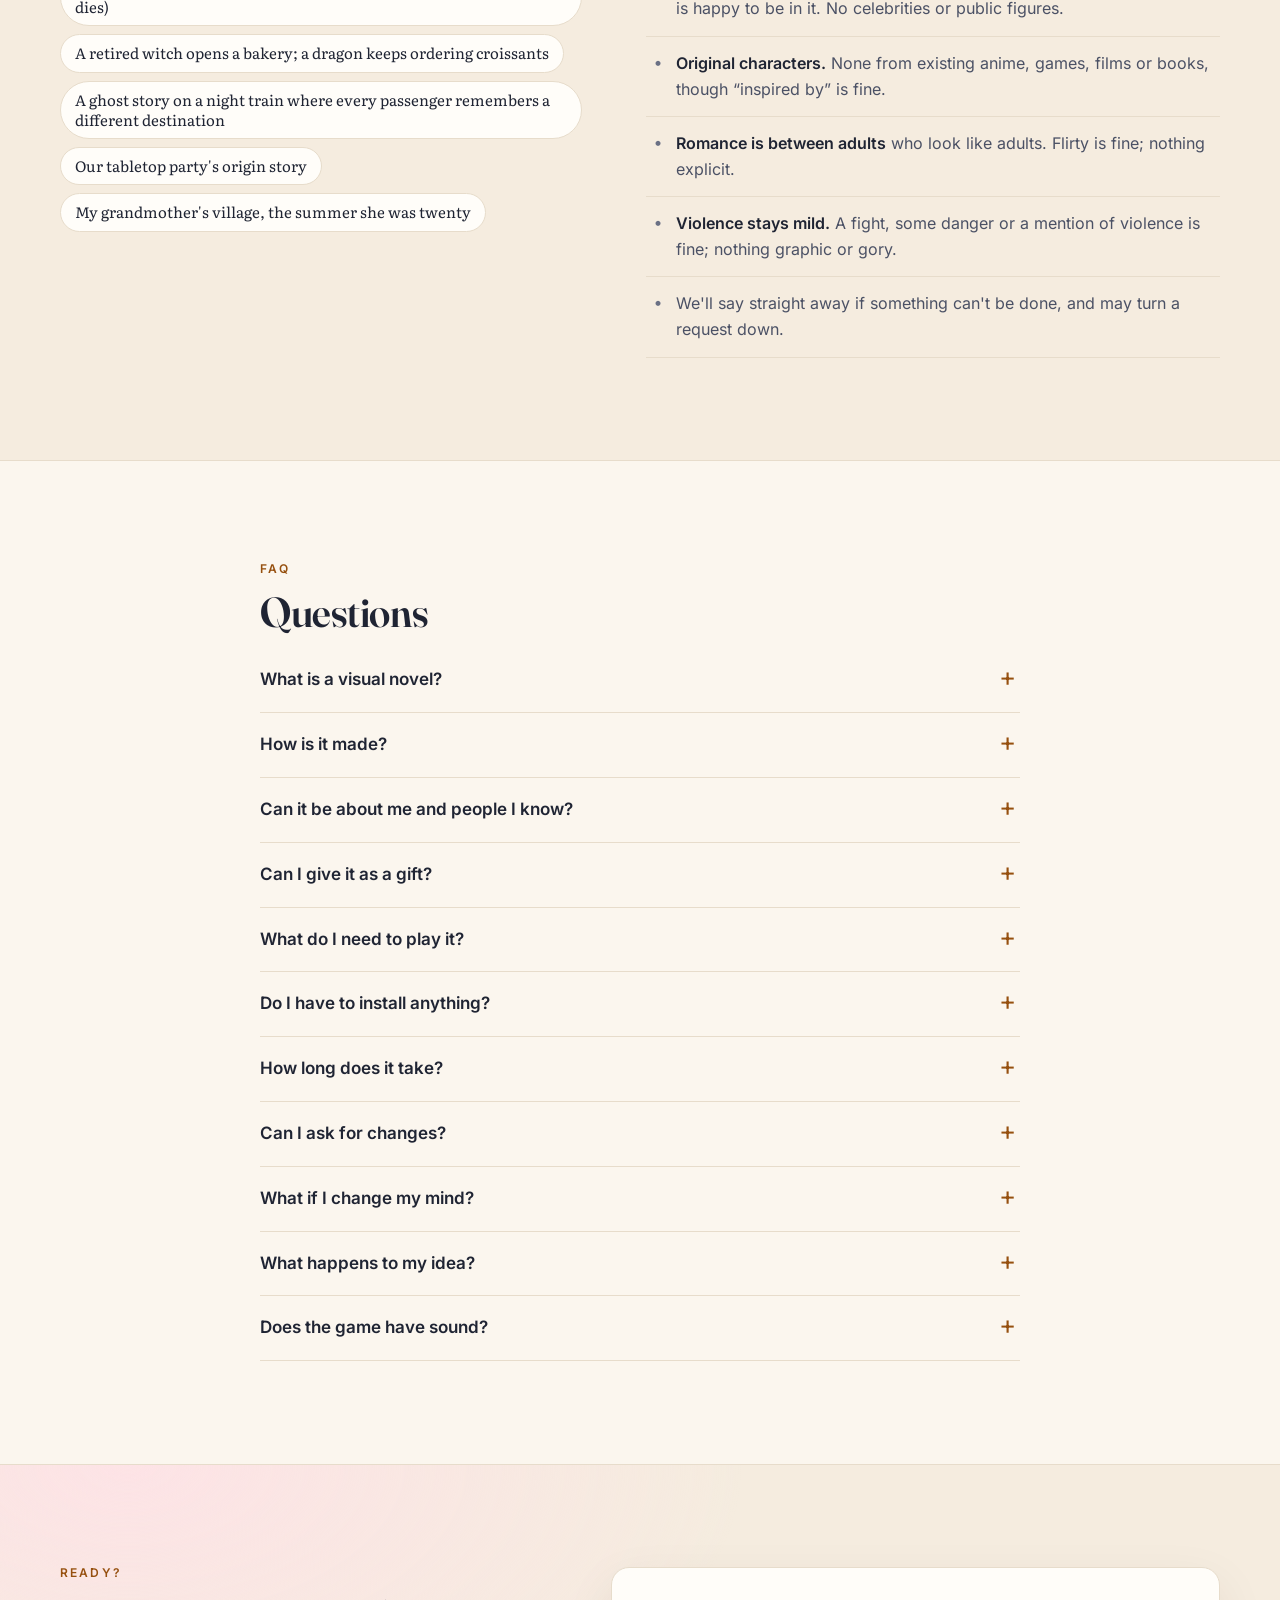
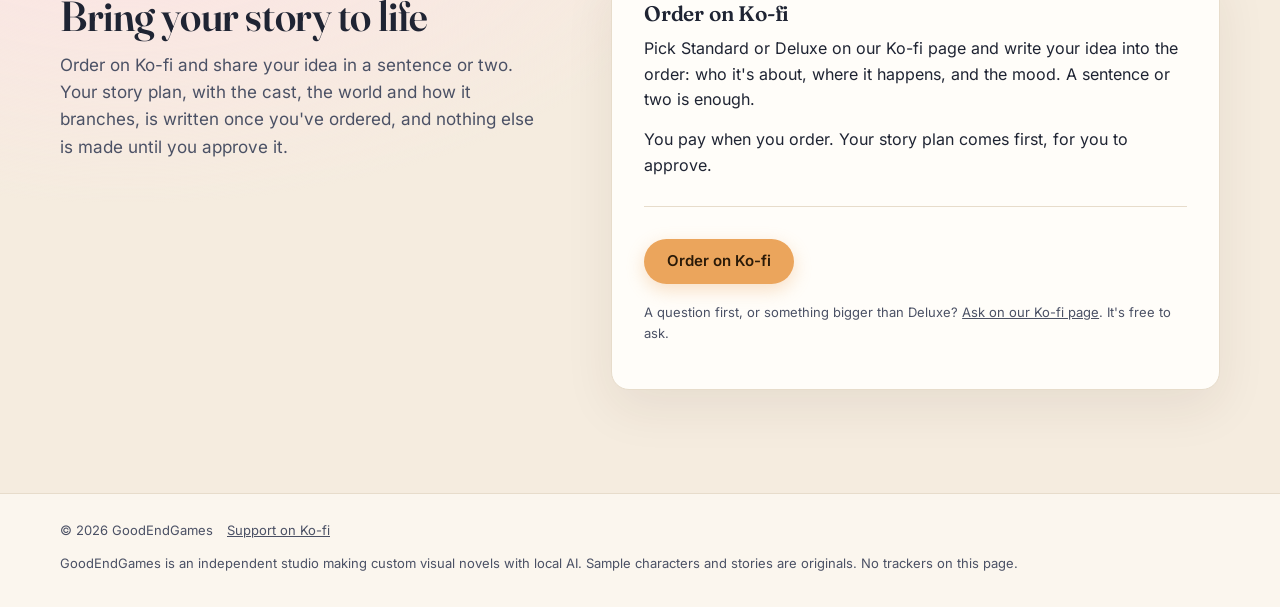
==== commit 43382fda: "Add a free offer: a few small games made at no cost A card above the prices, a line in the hero, a l" ====
--- a/index.html
+++ b/index.html
@@ -14,8 +14,8 @@
 <meta name="theme-color" content="#fbf6ee">
 <link rel="icon" href="favicon.svg" type="image/svg+xml">
 <link rel="stylesheet" href="fonts.css">
-<link rel="stylesheet" href="style.css?v=18">
-<script src="config.js?v=18"></script>
+<link rel="stylesheet" href="style.css?v=19">
+<script src="config.js?v=19"></script>
 </head>
 <body>
 
@@ -45,6 +45,7 @@
           It's a real game, and it's yours to keep.</p>
         <p class="price-line"><strong>From <span data-price="standard">€20</span></strong> <s class="was" data-offer><span class="sr">Regular price </span><span data-regular="standard">€40</span></s><span data-offer data-offer-label>Launch price</span><span>ready in <span data-turnaround>3 days</span></span></p>
         <p class="price-note">Paid when you order. If the story plan isn't for you, you get <span data-plan-refund>half your money back</span>.</p>
+        <p class="free-line" data-free data-free-open hidden><span class="pill">Free for now</span> A small game made from your idea. <span data-free-count>6 of 6 left</span>. <a href="#free">See how</a></p>
         <div class="cta-row">
           <a class="btn btn-primary" href="#idea">Bring your story to life</a>
           <a class="btn btn-ghost" href="#demo">Play a free demo</a>
@@ -250,6 +251,25 @@
     <div class="wrap">
       <p class="kicker">Pricing</p>
       <h2>Pick the size of your story</h2>
+      <div class="free" id="free" data-free hidden>
+        <div class="free-copy">
+          <p class="free-tag"><span class="pill">Free for now</span> <span><span data-free-count>6 of 6 left</span><span data-free-until> until 25 November</span></span></p>
+          <h3>A small game, made for free</h3>
+          <p>Send an idea and we'll make a short game from it, about the size of our demo, <a href="#demo">Results Day</a>. All we ask is that you play it and tell us what you thought.</p>
+          <ul class="free-list">
+            <li>Up to 3 characters</li>
+            <li>About 10 minutes of story</li>
+            <li>A few choices</li>
+            <li>Plays in your browser, yours to keep</li>
+          </ul>
+        </div>
+        <div class="free-side">
+          <p class="price">Free</p>
+          <a class="btn btn-primary" data-free-link>Ask for a free game</a>
+          <p class="free-how" data-free-how></p>
+        </div>
+        <p class="fine"><span data-free-slots>6</span> games in total, one per person, for the first ideas that fit the <a href="#rules">house rules</a>. A free game is made straight from your idea, so there is no story plan to approve and no round of changes, and it is made in the order the ideas arrive.</p>
+      </div>
       <div class="plans">
         <div class="plan">
           <h3>Standard</h3>
@@ -457,6 +477,10 @@
         <summary>What is a visual novel?</summary>
         <p>A story you play. You read it on screen with pictures of the characters and places, and every so often you choose what to do. Your choices change what happens and how it ends. If you can read a text message, you can play one. Try the scene at the top of this page.</p>
       </details>
+      <details data-free data-free-open hidden>
+        <summary>Is the free game really free?</summary>
+        <p>Yes. While we're getting started, we're making <span data-free-slots>6</span> small games at no cost<span data-free-until> until 25 November</span>. You send an idea, we make a short game from it, with up to three characters and about ten minutes of story, and you play it. There is nothing to pay. All we ask is that you tell us what you thought. It's a smaller game than an order, made straight from your idea, with no story plan to approve and no round of changes. See <a href="#free">the free offer</a>.</p>
+      </details>
       <details>
         <summary>How is it made?</summary>
         <p>The art is generated with AI that runs locally and corrected by hand. The story is planned and written by a person. Every game is played through before it's delivered. The details are under <a href="#ai">Made with local AI, not the cloud</a>.</p>
@@ -577,6 +601,7 @@
         <h3>Order on Ko-fi</h3>
         <p>Pick Standard or Deluxe on our Ko-fi page and write your idea into the order: who it's about, where it happens, and the mood. A sentence or two is enough.</p>
         <p>You pay when you order. Your story plan comes first, for you to approve.</p>
+        <p data-free data-free-open hidden>Want to try us first? <a href="#free">Ask for one of the free small games</a> (<span data-free-count>6 of 6 left</span>).</p>
         <div class="pay" data-pay hidden>
           <div class="cta-row" data-order-buttons></div>
         </div>
@@ -606,6 +631,6 @@
   <p></p>
 </dialog>
 
-<script src="site.js?v=18"></script>
+<script src="site.js?v=19"></script>
 </body>
 </html>
--- a/style.css
+++ b/style.css
@@ -181,6 +181,23 @@
 .addon .addon-note { font-size: 13px; margin-bottom: 0; }
 .addon .price { flex: none; margin: 0; font-size: 44px; color: var(--ink); }
 .fine { color: var(--ink-2); font-size: 13px; margin-top: 18px; }
+/* the free offer: a card above the plans, and a line in the hero */
+.pill { display: inline-block; padding: 4px 10px; border-radius: 999px; background: var(--rose-soft); color: #a12d57; font: 600 12px/1.2 var(--ui); letter-spacing: .04em; white-space: nowrap; }
+.free { display: grid; grid-template-columns: minmax(0, 1fr) minmax(200px, 250px); gap: 6px 44px; align-items: center; margin-top: 36px; padding: 28px 30px 22px; background: var(--card); border: 1.5px solid var(--rose); border-radius: 18px; box-shadow: 0 18px 50px #c94f761a; }
+.free + .plans { margin-top: 22px; }
+.free-tag { display: flex; flex-wrap: wrap; gap: 6px 10px; align-items: center; margin-bottom: 12px; color: var(--ink-2); font-size: 14px; font-weight: 600; }
+.free h3 { margin-bottom: 8px; }
+.free p { color: var(--ink-2); font-size: 15px; }
+.free-list { list-style: none; display: flex; flex-wrap: wrap; gap: 6px 24px; padding: 0; margin: 2px 0 0; font-size: 15px; }
+.free-list li { position: relative; padding-left: 22px; }
+.free-list li::before { content: "✓"; position: absolute; left: 0; color: var(--ember-deep); font-weight: 700; }
+.free-side { text-align: center; }
+.free-side .price { margin: 0 0 14px; color: var(--ink); font-size: 44px; }
+.free-side .free-how { font-size: 13px; margin: 12px 0 0; }
+.free .fine { grid-column: 1 / -1; margin: 14px 0 0; padding-top: 14px; border-top: 1px solid var(--line); font-size: 13px; }
+.free-line { margin: 14px 0 0; color: var(--ink-2); font-size: 15px; }
+.free-line .pill { margin-right: 6px; }
+.free-line a { font-weight: 600; text-underline-offset: 3px; white-space: nowrap; }
 
 /* ---- Made with AI ---- */
 .ai-grid { display: grid; grid-template-columns: repeat(2, 1fr); gap: 18px; margin-top: 32px; }
@@ -282,6 +299,10 @@
   .nav-links { display: none; }
   .steps, .features, .plans, .for, .ai-grid, .row { grid-template-columns: 1fr; }
   .addon { flex-direction: column; align-items: flex-start; gap: 12px; padding: 22px; }
+  .free { grid-template-columns: 1fr; gap: 16px; padding: 22px; }
+  .free-side { text-align: left; }
+  .free-side .btn { width: 100%; }
+  .free .fine { margin-top: 0; }
   /* the table becomes one card per part of the game */
   .made, .made tbody, .made tr, .made th, .made td { display: block; width: auto; }
   .made thead { display: none; }
